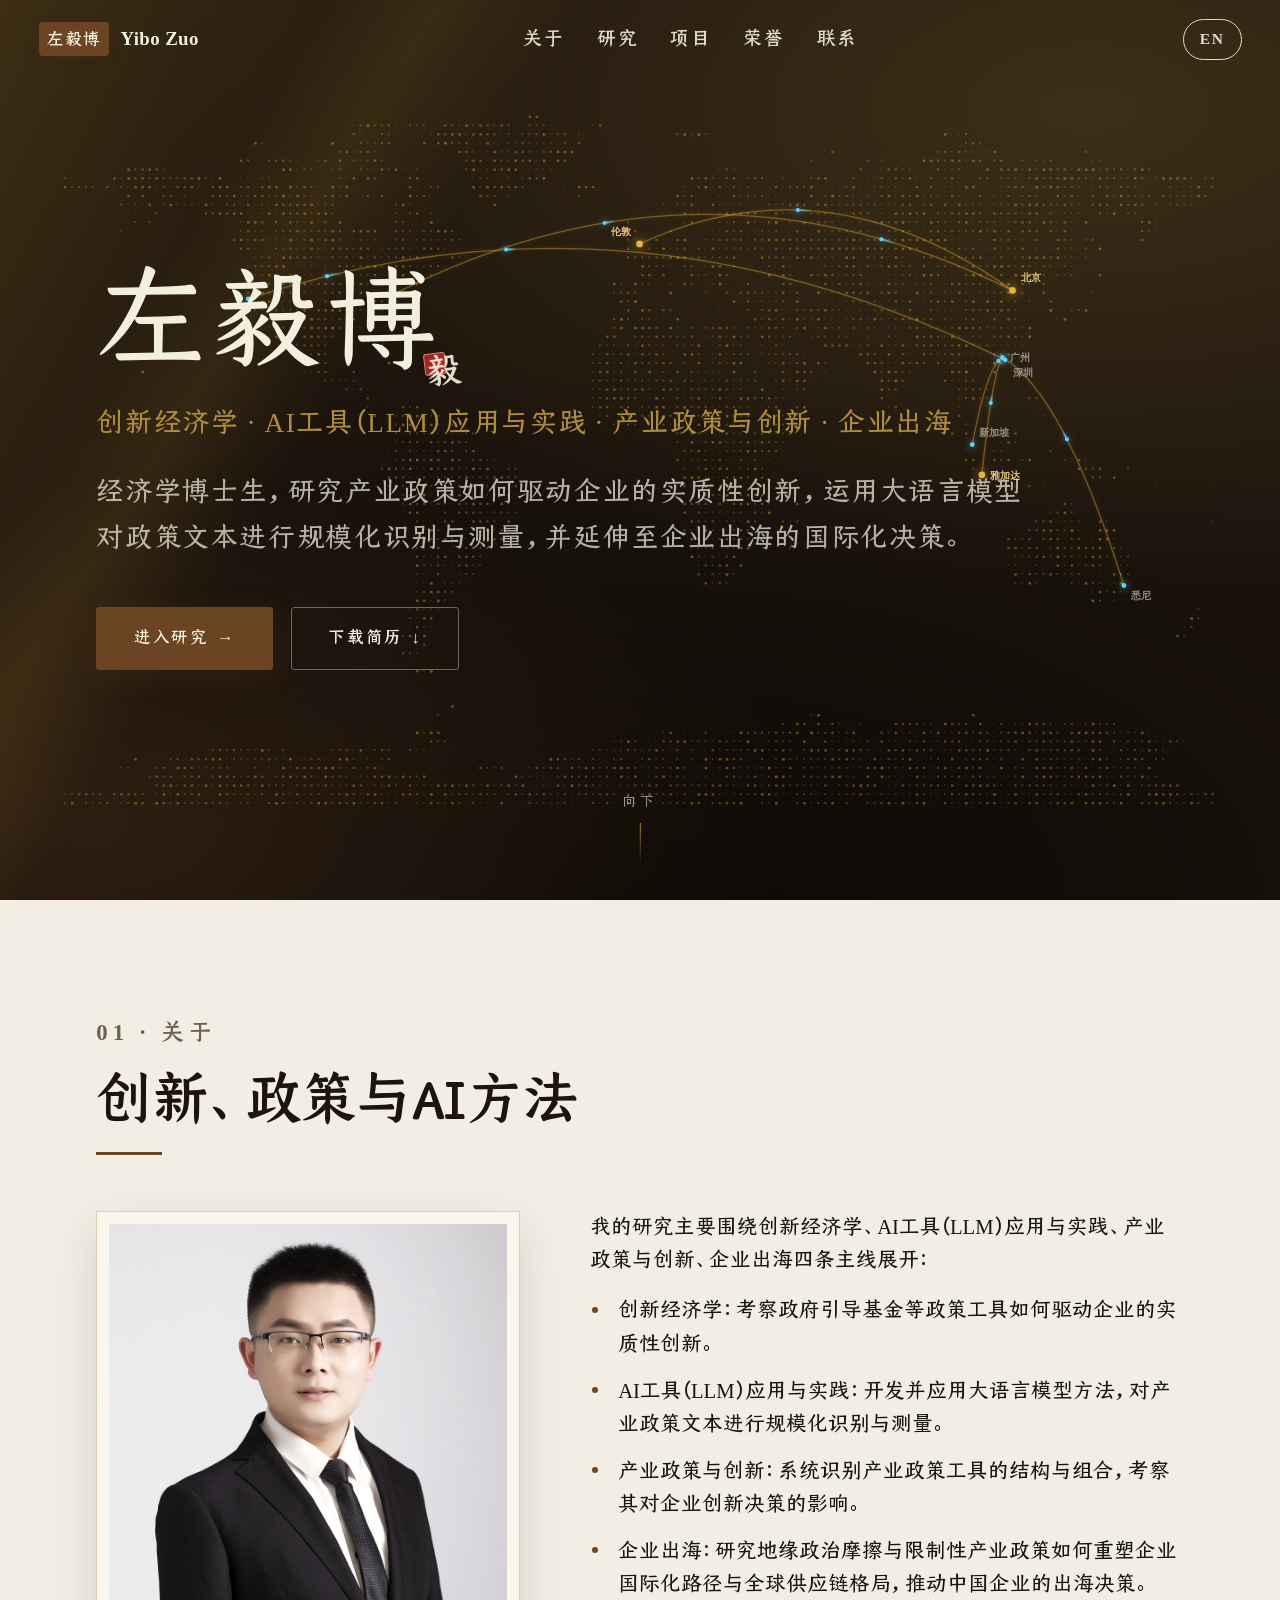
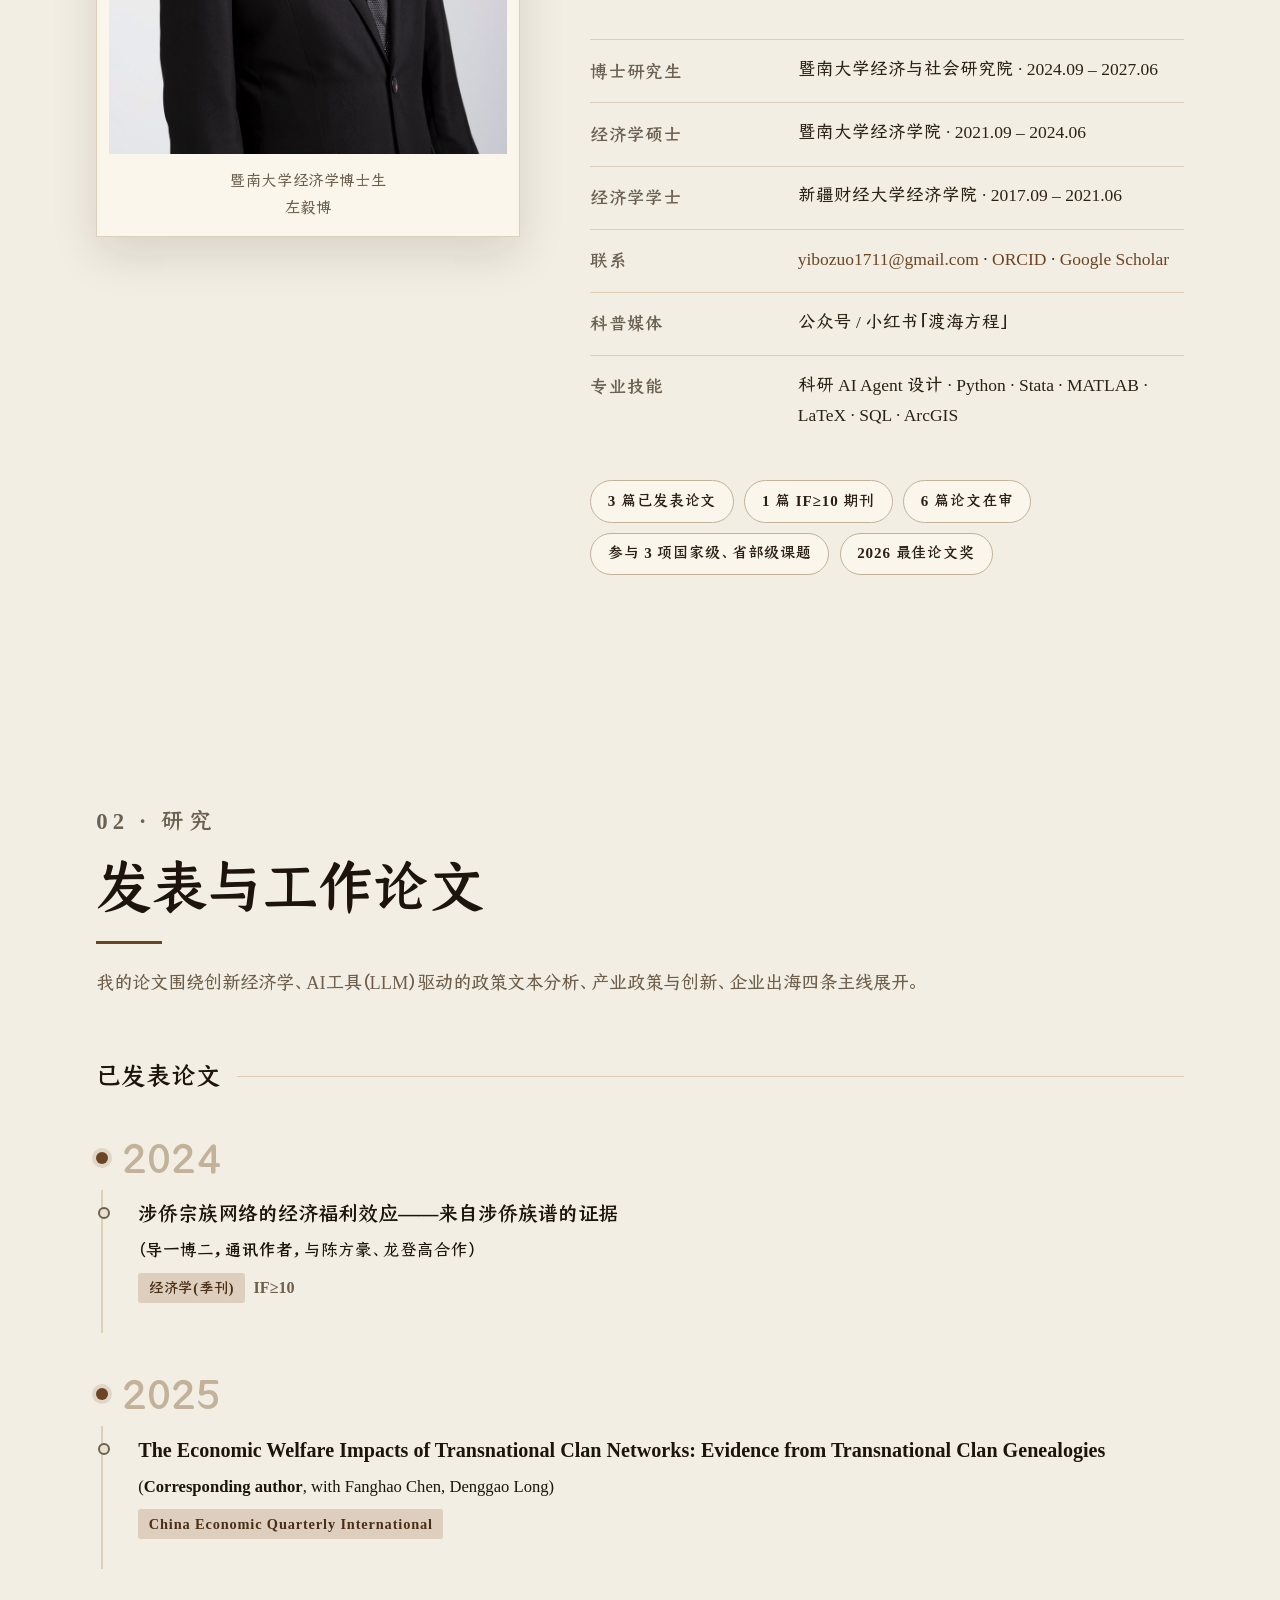
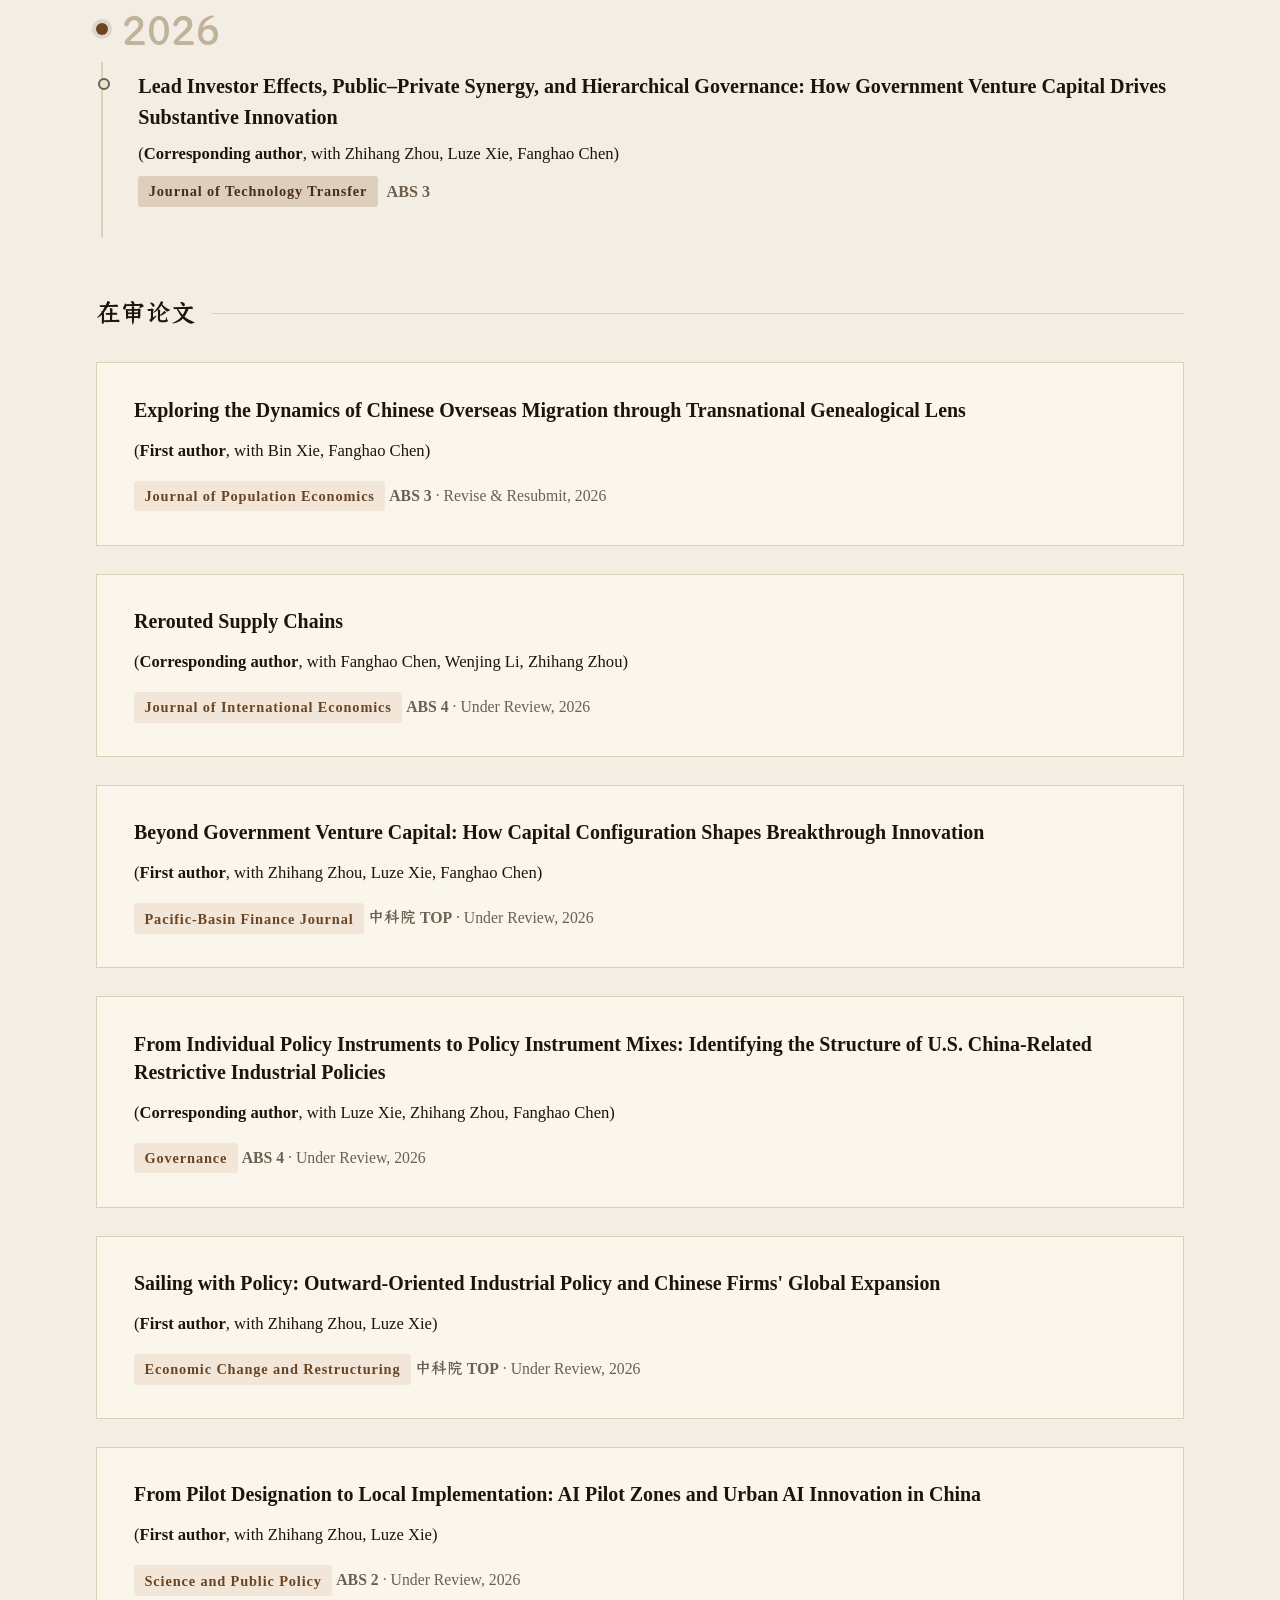
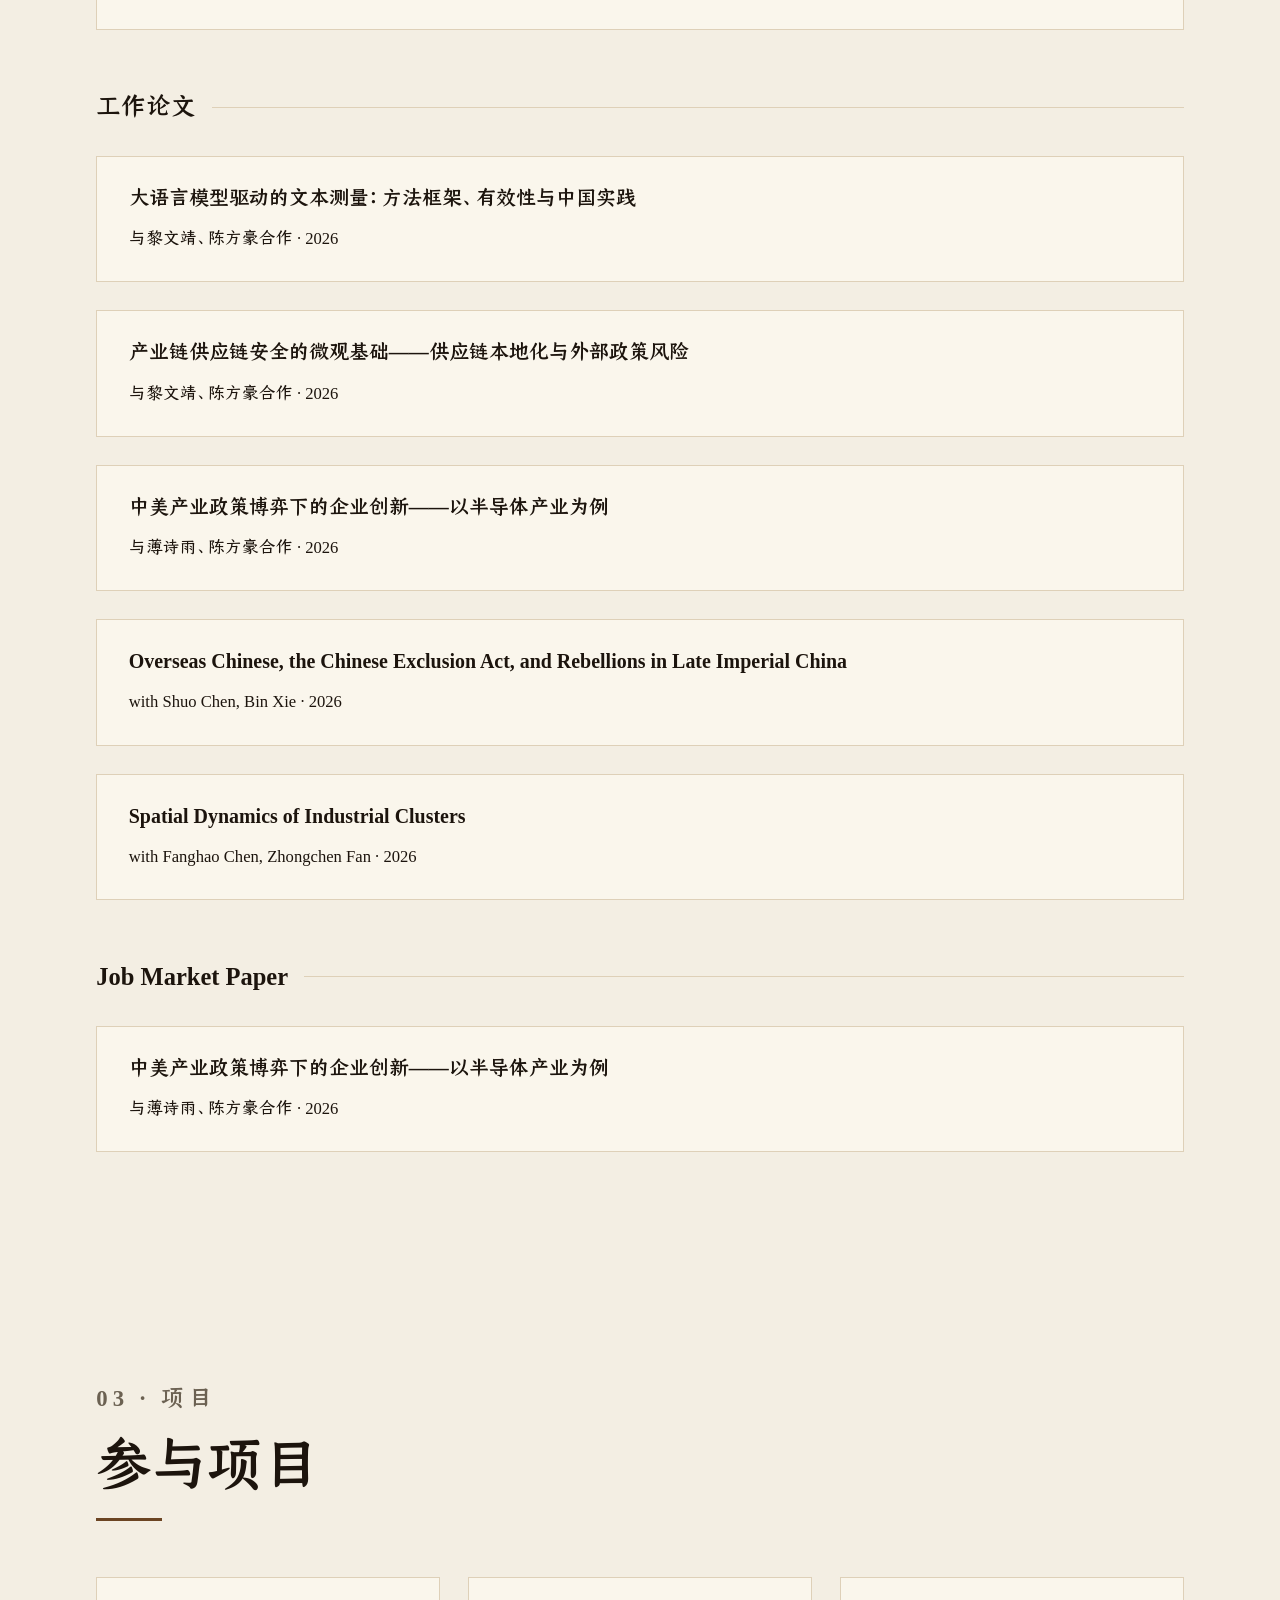
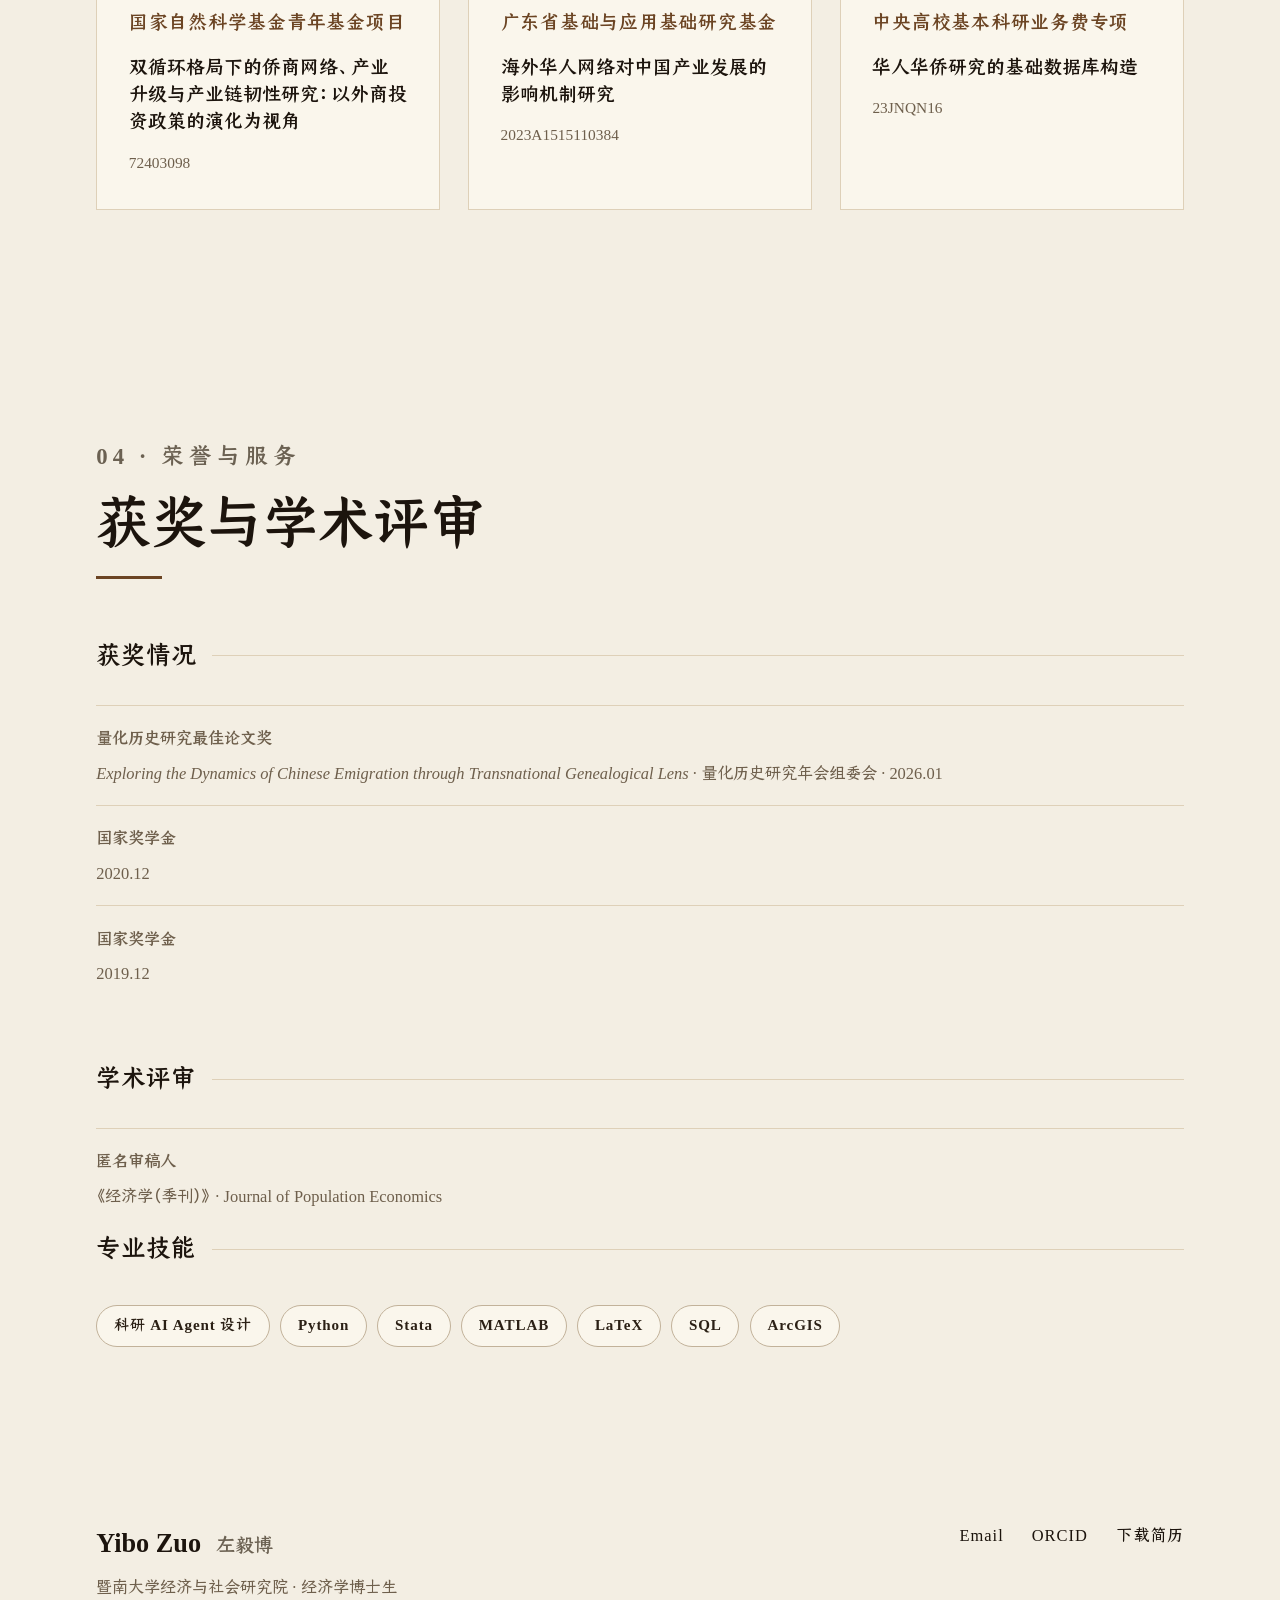
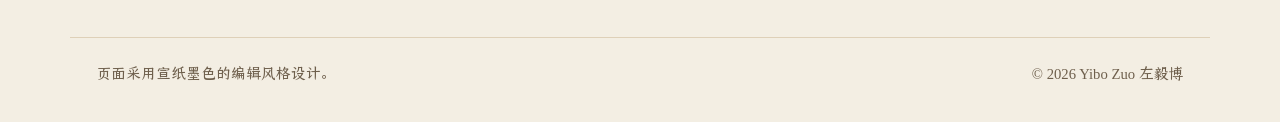
==== index.html @ c5df74d7 "按参考图调整首页封面：地图改为暖金色点阵纹理，弧线加发光，节点改为金/蓝双色点缀，姓名旁加朱红印章装饰，按钮加箭头图标，hero背景叠加斜向金色光晕 Co-Authored-By: Claude So" ====
<!DOCTYPE html>
<html lang="zh-CN">
<head>
<meta charset="UTF-8">
<meta name="viewport" content="width=device-width, initial-scale=1.0">
<title>Yibo Zuo 左毅博 · Innovation Economics &amp; LLM-Based Policy Analysis</title>
<meta name="description" content="Yibo Zuo (左毅博) is a Ph.D. Candidate in Economics at Jinan University (暨南大学), researching innovation economics, large-language-model-based tools, industrial policy, and firm internationalization. 经济学博士生，研究方向：创新经济学、AI工具（LLM）应用与实践、产业政策与创新、企业出海。">
<meta name="keywords" content="Yibo Zuo, 左毅博, Jinan University, 暨南大学, Economics, 经济学, 创新经济学, 产业政策, 企业出海, 大语言模型, LLM, 政策文本分析, 经济学博士生, Innovation Economics, Industrial Policy">
<link rel="canonical" href="https://zuoyibo.github.io/">
<meta property="og:type" content="profile">
<meta property="og:title" content="Yibo Zuo 左毅博 · Ph.D. Candidate in Economics, Jinan University">
<meta property="og:description" content="Yibo Zuo (左毅博), Ph.D. Candidate in Economics at Jinan University, researching innovation economics, large-language-model-based tools, industrial policy, and firm internationalization.">
<meta property="og:url" content="https://zuoyibo.github.io/">
<meta property="og:image" content="https://zuoyibo.github.io/assets/img/avatar.jpg">
<meta name="twitter:card" content="summary">
<link rel="icon" href='data:image/svg+xml,%3Csvg xmlns="http://www.w3.org/2000/svg" viewBox="0 0 64 64"%3E%3Crect width="64" height="64" rx="10" fill="%236B4423"/%3E%3Ctext x="32" y="44" font-size="34" text-anchor="middle" fill="%23F3EEE3" font-family="serif" font-weight="bold"%3E左%3C/text%3E%3C/svg%3E'>
<link rel="stylesheet" href="assets/style.css?v=23">
<script type="application/ld+json">
{
  "@context": "https://schema.org",
  "@type": "Person",
  "name": "Yibo Zuo",
  "alternateName": "左毅博",
  "url": "https://zuoyibo.github.io/",
  "image": "https://zuoyibo.github.io/assets/img/avatar.jpg",
  "jobTitle": "Ph.D. Candidate in Economics",
  "description": "Ph.D. Candidate in Economics researching industrial policy, firm internationalization, and overseas Chinese networks.",
  "affiliation": {
    "@type": "CollegeOrUniversity",
    "name": "Jinan University",
    "alternateName": "暨南大学",
    "sameAs": "https://en.wikipedia.org/wiki/Jinan_University"
  },
  "alumniOf": [
    { "@type": "CollegeOrUniversity", "name": "Jinan University", "alternateName": "暨南大学" },
    { "@type": "CollegeOrUniversity", "name": "Xinjiang University of Finance and Economics", "alternateName": "新疆财经大学" }
  ],
  "knowsAbout": ["Economics", "Industrial Policy", "Firm Internationalization", "Overseas Chinese Networks"],
  "email": "mailto:yibozuo1711@gmail.com",
  "sameAs": [
    "https://orcid.org/0009-0008-4353-5773",
    "https://scholar.google.com/citations?hl=en&user=LiealFwAAAAJ",
    "https://github.com/Zuoyibo"
  ]
}
</script>
<script>document.documentElement.className += ' js';</script>
</head>
<body data-lang="zh">

<!-- ══════════ NAV ══════════ -->
<header class="nav" id="nav">
  <a class="nav-brand" href="#top">
    <span class="nav-seal">左毅博</span>
    <span class="nav-name">Yibo Zuo</span>
  </a>
  <nav class="nav-links">
    <a href="#about"><span class="t-en">About</span><span class="t-zh">关于</span></a>
    <a href="#research"><span class="t-en">Research</span><span class="t-zh">研究</span></a>
    <a href="#projects"><span class="t-en">Projects</span><span class="t-zh">项目</span></a>
    <a href="#honors"><span class="t-en">Honors</span><span class="t-zh">荣誉</span></a>
    <a href="#contact"><span class="t-en">Contact</span><span class="t-zh">联系</span></a>
  </nav>
  <button class="lang-toggle" id="langToggle" aria-label="Switch language">EN</button>
</header>

<!-- ══════════ HERO ══════════ -->
<section class="hero" id="top">
  <div class="hero-bg" aria-hidden="true"></div>
  <canvas id="netCanvas" aria-hidden="true"></canvas>
  <div class="hero-inner">
    <h1 class="hero-name reveal">
      <span class="t-en">Yibo Zuo</span>
      <span class="t-zh">左毅博</span>
      <span class="hero-seal" aria-hidden="true">毅</span>
    </h1>
    <p class="hero-tagline reveal">
      <span class="t-en">Innovation Economics · LLM-Based Tools &amp; Practice · Industrial Policy &amp; Innovation · Firm Internationalization</span>
      <span class="t-zh">创新经济学 · AI工具（LLM）应用与实践 · 产业政策与创新 · 企业出海</span>
    </p>
    <p class="hero-desc reveal">
      <span class="t-en">Ph.D. Candidate in Economics studying how industrial policy drives firms' substantive innovation, using large language models to identify and measure policy text at scale, with applications to firms' global expansion.</span>
      <span class="t-zh">经济学博士生，研究产业政策如何驱动企业的实质性创新，运用大语言模型对政策文本进行规模化识别与测量，并延伸至企业出海的国际化决策。</span>
    </p>
    <div class="hero-cta reveal">
      <a class="btn btn-solid" href="#research">
        <span class="t-en">Explore Research</span><span class="t-zh">进入研究</span><span class="btn-arrow">→</span>
      </a>
      <a class="btn btn-ghost" href="assets/简历_左毅博_哈工深.pdf" target="_blank" rel="noopener">
        <span class="t-en">Download CV</span><span class="t-zh">下载简历</span><span class="btn-arrow">↓</span>
      </a>
    </div>
  </div>
  <a class="hero-scroll" href="#about" aria-label="Scroll down">
    <span class="t-en">Scroll</span><span class="t-zh">向下</span>
    <i></i>
  </a>
</section>

<!-- ══════════ ABOUT ══════════ -->
<section class="section about" id="about">
  <div class="container">
    <div class="sec-head reveal">
      <p class="sec-eyebrow">01 · <span class="t-en">About</span><span class="t-zh">关于</span></p>
      <h2 class="sec-title"><span class="t-en">Innovation, Policy &amp; AI Methods</span><span class="t-zh">创新、政策与AI方法</span></h2>
      <span class="sec-rule"></span>
    </div>
    <div class="about-grid">
      <figure class="about-portrait reveal">
        <img src="assets/img/avatar.jpg" alt="Yibo Zuo portrait">
        <figcaption>
          <span class="t-en">Ph.D. Candidate in Economics, Jinan University</span>
          <span class="t-zh">暨南大学经济学博士生</span>
          <br>
          <span class="t-en">Yibo Zuo</span>
          <span class="t-zh">左毅博</span>
        </figcaption>
      </figure>
      <div class="about-body">
        <p class="about-lead reveal">
          <span class="t-en">My research sits at the intersection of innovation economics, large-language-model-based tools, industrial policy, and firm internationalization:</span>
          <span class="t-zh">我的研究主要围绕创新经济学、AI工具（LLM）应用与实践、产业政策与创新、企业出海四条主线展开：</span>
        </p>
        <ul class="about-thesis reveal">
          <li>
            <span class="t-en">Innovation economics — how government-guided funds and other policy instruments drive firms' substantive innovation.</span>
            <span class="t-zh">创新经济学：考察政府引导基金等政策工具如何驱动企业的实质性创新。</span>
          </li>
          <li>
            <span class="t-en">LLM-based tools and practice — developing and applying large language models to identify and measure industrial policy text at scale.</span>
            <span class="t-zh">AI工具（LLM）应用与实践：开发并应用大语言模型方法，对产业政策文本进行规模化识别与测量。</span>
          </li>
          <li>
            <span class="t-en">Industrial policy and innovation — systematically identifying the structure and composition of industrial policy instruments and their effects on firm innovation.</span>
            <span class="t-zh">产业政策与创新：系统识别产业政策工具的结构与组合，考察其对企业创新决策的影响。</span>
          </li>
          <li>
            <span class="t-en">Firm internationalization — how geopolitical friction and restrictive industrial policy reshape firms' internationalization paths and the global supply chain landscape, driving Chinese firms' outward expansion.</span>
            <span class="t-zh">企业出海：研究地缘政治摩擦与限制性产业政策如何重塑企业国际化路径与全球供应链格局，推动中国企业的出海决策。</span>
          </li>
        </ul>
        <ul class="about-facts reveal">
          <li>
            <strong><span class="t-en">Ph.D. Candidate</span><span class="t-zh">博士研究生</span></strong>
            <span><span class="t-en">Institute for Economic &amp; Social Research, Jinan University</span><span class="t-zh">暨南大学经济与社会研究院 · 2024.09 – 2027.06</span></span>
          </li>
          <li>
            <strong><span class="t-en">M.A. in Economics</span><span class="t-zh">经济学硕士</span></strong>
            <span><span class="t-en">School of Economics, Jinan University</span><span class="t-zh">暨南大学经济学院 · 2021.09 – 2024.06</span></span>
          </li>
          <li>
            <strong><span class="t-en">B.A. in Economics</span><span class="t-zh">经济学学士</span></strong>
            <span><span class="t-en">School of Economics, Xinjiang University of Finance and Economics</span><span class="t-zh">新疆财经大学经济学院 · 2017.09 – 2021.06</span></span>
          </li>
          <li>
            <strong><span class="t-en">Contact</span><span class="t-zh">联系</span></strong>
            <span><a href="mailto:yibozuo1711@gmail.com">yibozuo1711@gmail.com</a><span class="ext-links"> · <a href="https://orcid.org/0009-0008-4353-5773" target="_blank" rel="noopener">ORCID</a> · <a href="https://scholar.google.com/citations?hl=en&user=LiealFwAAAAJ&view_op=list_works&gmla=AKCpqFxcS_1p2JnR8YUSnzLtabYO25nKHUGtlBQhI-i1fuFKgj3FAkDhZImQzSxuNrKpFpSP4xcrauRwOeLuvHQH" target="_blank" rel="noopener">Google Scholar</a></span></span>
          </li>
          <li>
            <strong><span class="t-en">Public Outreach</span><span class="t-zh">科普媒体</span></strong>
            <span><span class="t-en">WeChat / RED: 渡海方程</span><span class="t-zh">公众号 / 小红书「渡海方程」</span></span>
          </li>
          <li>
            <strong><span class="t-en">Skills</span><span class="t-zh">专业技能</span></strong>
            <span><span class="t-en">AI Agent Design for Research · Python · Stata · MATLAB · LaTeX · SQL · ArcGIS</span><span class="t-zh">科研 AI Agent 设计 · Python · Stata · MATLAB · LaTeX · SQL · ArcGIS</span></span>
          </li>
        </ul>
        <div class="about-chips reveal">
          <span class="chip"><span class="t-en">3 Publications</span><span class="t-zh">3 篇已发表论文</span></span>
          <span class="chip"><span class="t-en">1 Journal IF≥10</span><span class="t-zh">1 篇 IF≥10 期刊</span></span>
          <span class="chip"><span class="t-en">6 Papers Under Review</span><span class="t-zh">6 篇论文在审</span></span>
          <span class="chip"><span class="t-en">Participant, 3 National &amp; Provincial Projects</span><span class="t-zh">参与 3 项国家级、省部级课题</span></span>
          <span class="chip"><span class="t-en">Best Paper Award 2026</span><span class="t-zh">2026 最佳论文奖</span></span>
        </div>
      </div>
    </div>
  </div>
</section>

<!-- ══════════ RESEARCH ══════════ -->
<section class="section research" id="research">
  <div class="container">
    <div class="sec-head reveal">
      <p class="sec-eyebrow">02 · <span class="t-en">Research</span><span class="t-zh">研究</span></p>
      <h2 class="sec-title"><span class="t-en">Publications &amp; Working Papers</span><span class="t-zh">发表与工作论文</span></h2>
      <span class="sec-rule"></span>
      <p class="sec-note">
        <span class="t-en">My papers span innovation economics, large-language-model-based policy text analysis, industrial policy, and firm internationalization.</span>
        <span class="t-zh">我的论文围绕创新经济学、AI工具（LLM）驱动的政策文本分析、产业政策与创新、企业出海四条主线展开。</span>
      </p>
    </div>

    <!-- Publications timeline -->
    <h3 class="sub-head reveal"><span class="t-en">Publications</span><span class="t-zh">已发表论文</span></h3>
    <div class="timeline">

      <div class="tl-year reveal"><span>2024</span></div>
      <article class="tl-item reveal">
        <a class="tl-title" href="https://doi.org/10.13821/j.cnki.ceq.2024.05.20" target="_blank" rel="noopener">涉侨宗族网络的经济福利效应——来自涉侨族谱的证据</a>
        <p class="tl-authors">（<span class="role-note">导一博二，通讯作者</span>，与陈方豪、龙登高合作）</p>
        <p class="tl-journal"><span class="journal-tag journal-tag-mid">经济学(季刊)</span> <span class="tag-strong">IF≥10</span></p>
      </article>

      <div class="tl-year reveal"><span>2025</span></div>
      <article class="tl-item reveal">
        <a class="tl-title" href="https://www.sciencedirect.com/science/article/pii/S2666933125000024" target="_blank" rel="noopener">The Economic Welfare Impacts of Transnational Clan Networks: Evidence from Transnational Clan Genealogies</a>
        <p class="tl-authors">(<span class="role-note">Corresponding author</span>, with Fanghao Chen, Denggao Long)</p>
        <p class="tl-journal"><span class="journal-tag journal-tag-mid">China Economic Quarterly International</span></p>
      </article>

      <div class="tl-year reveal"><span>2026</span></div>
      <article class="tl-item reveal">
        <a class="tl-title" href="https://doi.org/10.1007/s10961-026-10370-7" target="_blank" rel="noopener">Lead Investor Effects, Public&ndash;Private Synergy, and Hierarchical Governance: How Government Venture Capital Drives Substantive Innovation</a>
        <p class="tl-authors">(<span class="role-note">Corresponding author</span>, with Zhihang Zhou, Luze Xie, Fanghao Chen)</p>
        <p class="tl-journal"><span class="journal-tag journal-tag-mid">Journal of Technology Transfer</span> <span class="tag-strong">ABS 3</span></p>
      </article>
    </div>

    <!-- Under review -->
    <h3 class="sub-head reveal"><span class="t-en">Under Review</span><span class="t-zh">在审论文</span></h3>
    <div class="wp-grid">
      <article class="paper-card reveal">
        <h4>Exploring the Dynamics of Chinese Overseas Migration through Transnational Genealogical Lens</h4>
        <p class="paper-authors">(<span class="role-note">First author</span>, with Bin Xie, Fanghao Chen)</p>
        <p class="paper-note"><span class="journal-tag journal-tag-soft">Journal of Population Economics</span> <span class="tag-strong">ABS 3</span> · Revise &amp; Resubmit, 2026</p>
      </article>
      <article class="paper-card reveal">
        <h4>Rerouted Supply Chains</h4>
        <p class="paper-authors">(<span class="role-note">Corresponding author</span>, with Fanghao Chen, Wenjing Li, Zhihang Zhou)</p>
        <p class="paper-note"><span class="journal-tag journal-tag-soft">Journal of International Economics</span> <span class="tag-strong">ABS 4</span> · Under Review, 2026</p>
      </article>
      <article class="paper-card reveal">
        <h4>Beyond Government Venture Capital: How Capital Configuration Shapes Breakthrough Innovation</h4>
        <p class="paper-authors">(<span class="role-note">First author</span>, with Zhihang Zhou, Luze Xie, Fanghao Chen)</p>
        <p class="paper-note"><span class="journal-tag journal-tag-soft">Pacific-Basin Finance Journal</span> <span class="tag-strong">中科院 TOP</span> · Under Review, 2026</p>
      </article>
      <article class="paper-card reveal">
        <h4>From Individual Policy Instruments to Policy Instrument Mixes: Identifying the Structure of U.S. China-Related Restrictive Industrial Policies</h4>
        <p class="paper-authors">(<span class="role-note">Corresponding author</span>, with Luze Xie, Zhihang Zhou, Fanghao Chen)</p>
        <p class="paper-note"><span class="journal-tag journal-tag-soft">Governance</span> <span class="tag-strong">ABS 4</span> · Under Review, 2026</p>
      </article>
      <article class="paper-card reveal">
        <h4>Sailing with Policy: Outward-Oriented Industrial Policy and Chinese Firms' Global Expansion</h4>
        <p class="paper-authors">(<span class="role-note">First author</span>, with Zhihang Zhou, Luze Xie)</p>
        <p class="paper-note"><span class="journal-tag journal-tag-soft">Economic Change and Restructuring</span> <span class="tag-strong">中科院 TOP</span> · Under Review, 2026</p>
      </article>
      <article class="paper-card reveal">
        <h4>From Pilot Designation to Local Implementation: AI Pilot Zones and Urban AI Innovation in China</h4>
        <p class="paper-authors">(<span class="role-note">First author</span>, with Zhihang Zhou, Luze Xie)</p>
        <p class="paper-note"><span class="journal-tag journal-tag-soft">Science and Public Policy</span> <span class="tag-strong">ABS 2</span> · Under Review, 2026</p>
      </article>
    </div>

    <!-- Working papers -->
    <h3 class="sub-head reveal"><span class="t-en">Working Papers</span><span class="t-zh">工作论文</span></h3>
    <ul class="wip-list reveal">
      <li>
        <b><span class="t-en">Large Language Models for Text Measurement: A Methodological Framework, Validity, and Applications in China</span><span class="t-zh">大语言模型驱动的文本测量：方法框架、有效性与中国实践</span></b>
        <span><span class="t-en">with Wenjing Li, Fanghao Chen · 2026</span><span class="t-zh">与黎文靖、陈方豪合作 · 2026</span></span>
      </li>
      <li>
        <b><span class="t-en">Microfoundations of Supply Chain Security: Localization and External Policy Risk</span><span class="t-zh">产业链供应链安全的微观基础——供应链本地化与外部政策风险</span></b>
        <span><span class="t-en">with Wenjing Li, Fanghao Chen · 2026</span><span class="t-zh">与黎文靖、陈方豪合作 · 2026</span></span>
      </li>
      <li>
        <b><span class="t-en">Firm Innovation under U.S.&ndash;China Industrial Policy Rivalry: Evidence from the Semiconductor Industry</span><span class="t-zh">中美产业政策博弈下的企业创新——以半导体产业为例</span></b>
        <span><span class="t-en">with Shiyu Bo, Fanghao Chen · 2026</span><span class="t-zh">与薄诗雨、陈方豪合作 · 2026</span></span>
      </li>
      <li>
        <b>Overseas Chinese, the Chinese Exclusion Act, and Rebellions in Late Imperial China</b>
        <span>with Shuo Chen, Bin Xie · 2026</span>
      </li>
      <li>
        <b>Spatial Dynamics of Industrial Clusters</b>
        <span>with Fanghao Chen, Zhongchen Fan · 2026</span>
      </li>
    </ul>

    <!-- Job Market Paper -->
    <h3 class="sub-head reveal"><span class="t-en">Job Market Paper</span><span class="t-zh">Job Market Paper</span></h3>
    <ul class="wip-list reveal">
      <li>
        <b><span class="t-en">Firm Innovation under U.S.&ndash;China Industrial Policy Rivalry: Evidence from the Semiconductor Industry</span><span class="t-zh">中美产业政策博弈下的企业创新——以半导体产业为例</span></b>
        <span><span class="t-en">with Shiyu Bo, Fanghao Chen · 2026</span><span class="t-zh">与薄诗雨、陈方豪合作 · 2026</span></span>
      </li>
    </ul>
  </div>
</section>

<!-- ══════════ PROJECTS ══════════ -->
<section class="section projects" id="projects">
  <div class="container">
    <div class="sec-head reveal">
      <p class="sec-eyebrow">03 · <span class="t-en">Projects</span><span class="t-zh">项目</span></p>
      <h2 class="sec-title"><span class="t-en">Grants &amp; Funded Projects</span><span class="t-zh">参与项目</span></h2>
      <span class="sec-rule"></span>
    </div>
    <div class="data-grid">
      <article class="data-card reveal">
        <div class="data-body">
          <p class="grant-tag"><span class="t-en">National Natural Science Foundation of China · Youth Program</span><span class="t-zh">国家自然科学基金青年基金项目</span></p>
          <h4><span class="t-en">Overseas Chinese Merchant Networks, Industrial Upgrading, and Supply Chain Resilience under Dual Circulation</span><span class="t-zh">双循环格局下的侨商网络、产业升级与产业链韧性研究：以外商投资政策的演化为视角</span></h4>
          <p class="data-cite">72403098</p>
        </div>
      </article>
      <article class="data-card reveal">
        <div class="data-body">
          <p class="grant-tag"><span class="t-en">Guangdong Basic and Applied Basic Research Foundation</span><span class="t-zh">广东省基础与应用基础研究基金</span></p>
          <h4><span class="t-en">The Impact Mechanism of Overseas Chinese Networks on China's Industrial Development</span><span class="t-zh">海外华人网络对中国产业发展的影响机制研究</span></h4>
          <p class="data-cite">2023A1515110384</p>
        </div>
      </article>
      <article class="data-card reveal">
        <div class="data-body">
          <p class="grant-tag"><span class="t-en">Fundamental Research Funds for the Central Universities</span><span class="t-zh">中央高校基本科研业务费专项</span></p>
          <h4><span class="t-en">Building a Foundational Database for Overseas Chinese Studies</span><span class="t-zh">华人华侨研究的基础数据库构造</span></h4>
          <p class="data-cite">23JNQN16</p>
        </div>
      </article>
    </div>
    <!-- 省级批示内容：用户要求暂不展示，后续会再让我加回来 -->
  </div>
</section>

<!-- ══════════ HONORS & SERVICE ══════════ -->
<section class="section honors" id="honors">
  <div class="container">
    <div class="sec-head reveal">
      <p class="sec-eyebrow">04 · <span class="t-en">Honors &amp; Service</span><span class="t-zh">荣誉与服务</span></p>
      <h2 class="sec-title"><span class="t-en">Awards &amp; Peer Review</span><span class="t-zh">获奖与学术评审</span></h2>
      <span class="sec-rule"></span>
    </div>
    <div class="honors-grid">
      <div class="honors-col reveal">
        <h3 class="sub-head sub-head-tight"><span class="t-en">Awards</span><span class="t-zh">获奖情况</span></h3>
        <ul class="honors-list">
          <li>
            <strong><span class="t-en">Best Paper Award, Symposium on Quantitative History</span><span class="t-zh">量化历史研究最佳论文奖</span></strong>
            <span><i>Exploring the Dynamics of Chinese Emigration through Transnational Genealogical Lens</i> &middot; <span class="t-en">Organizing Committee, Symposium on Quantitative History</span><span class="t-zh">量化历史研究年会组委会</span> &middot; 2026.01</span>
          </li>
          <li>
            <strong><span class="t-en">National Scholarship</span><span class="t-zh">国家奖学金</span></strong>
            <span>2020.12</span>
          </li>
          <li>
            <strong><span class="t-en">National Scholarship</span><span class="t-zh">国家奖学金</span></strong>
            <span>2019.12</span>
          </li>
        </ul>
      </div>
      <div class="honors-col reveal">
        <h3 class="sub-head sub-head-tight"><span class="t-en">Peer Review</span><span class="t-zh">学术评审</span></h3>
        <ul class="honors-list">
          <li>
            <strong><span class="t-en">Ad-hoc Referee</span><span class="t-zh">匿名审稿人</span></strong>
            <span>《经济学（季刊）》 &middot; Journal of Population Economics</span>
          </li>
        </ul>
        <h3 class="sub-head sub-head-tight"><span class="t-en">Toolkit</span><span class="t-zh">专业技能</span></h3>
        <div class="about-chips">
          <span class="chip"><span class="t-en">AI Agents for Research</span><span class="t-zh">科研 AI Agent 设计</span></span>
          <span class="chip">Python</span>
          <span class="chip">Stata</span>
          <span class="chip">MATLAB</span>
          <span class="chip">LaTeX</span>
          <span class="chip">SQL</span>
          <span class="chip">ArcGIS</span>
        </div>
      </div>
    </div>
  </div>
</section>

<!-- ══════════ FOOTER ══════════ -->
<footer class="footer" id="contact">
  <div class="container footer-grid">
    <div>
      <p class="footer-name">Yibo Zuo <span>左毅博</span></p>
      <p class="footer-line"><span class="t-en">Ph.D. Candidate, Institute for Economic &amp; Social Research, Jinan University</span><span class="t-zh">暨南大学经济与社会研究院 · 经济学博士生</span></p>
    </div>
    <div class="footer-links">
      <a href="mailto:yibozuo1711@gmail.com">Email</a>
      <a href="https://orcid.org/0009-0008-4353-5773" target="_blank" rel="noopener">ORCID</a>
      <!-- Google Scholar 链接待补充，格式如下：
      <a href="https://scholar.google.com/citations?user=XXXX" target="_blank" rel="noopener">Google Scholar</a>
      -->
      <a href="assets/简历_左毅博_哈工深.pdf" target="_blank" rel="noopener"><span class="t-en">CV (PDF)</span><span class="t-zh">下载简历</span></a>
    </div>
  </div>
  <div class="container footer-credit">
    <p><span class="t-en">Built with a paper-and-ink editorial style.</span><span class="t-zh">页面采用宣纸墨色的编辑风格设计。</span></p>
    <p>&copy; 2026 Yibo Zuo 左毅博</p>
  </div>
</footer>

<script src="assets/map-dots.js"></script>
<script src="assets/main.js"></script>
</body>
</html>
---- assets/style.css ----
/* ═══════════════════════════════════════════════════════
   Yibo Zuo 左毅博 · Personal academic homepage
   宣纸 paper / 墨色 ink / 褐色 brown accent
   中文楷体 (TsangerJinKai02，今楷字体，KaiTi/STKaiti 兜底)
   英文 Times New Roman
   ═══════════════════════════════════════════════════════ */

@font-face {
  font-family: "TsangerJinKai02";
  src: url("fonts/TsangerJinKai02-W04.ttf") format("truetype");
  font-weight: 400;
  font-style: normal;
}
@font-face {
  font-family: "TsangerJinKai02";
  src: url("fonts/TsangerJinKai02-W05.ttf") format("truetype");
  font-weight: 500 600;
  font-style: normal;
}

:root {
  --paper: #F3EEE3;
  --paper-2: #EAE1CE;
  --paper-3: #FAF6EC;
  --ink: #1C140D;
  --ink-2: #2B2015;
  --ink-3: #4A3A28;
  --brand: #6B4423;
  --brand-deep: #4A2E17;
  --brand-tint: #F1E6D8;
  --olive: #6B6152;
  --olive-soft: #C2B29A;
  --olive-line: #DED0B8;
  --gold: #B08D3E;
  --cream: #F3EFDE;
  --text: #2B2115;
  --text-soft: #6E5F4C;
  --font-zh: 'TsangerJinKai02', 'KaiTi', 'STKaiti', 'Kaiti SC', serif;
  --font-en: 'Times New Roman', Times, serif;
  --font-display: var(--font-en), var(--font-zh);
  --font-body: var(--font-en), var(--font-zh);
}

* { margin: 0; padding: 0; box-sizing: border-box; }

html { scroll-behavior: smooth; scroll-padding-top: 76px; font-size: 17.5px; }

body {
  font-family: 'Times New Roman', Times, 'TsangerJinKai02', 'KaiTi', 'STKaiti', 'Kaiti SC', serif;
  background-color: var(--paper);
  background-image:
    radial-gradient(140% 90% at 12% 0%, rgba(107,68,35,.08), transparent 60%),
    radial-gradient(120% 90% at 100% 15%, rgba(176,141,62,.07), transparent 55%),
    repeating-linear-gradient(135deg, rgba(107,68,35,.035) 0px, rgba(107,68,35,.035) 1px, transparent 1px, transparent 15px);
  background-attachment: fixed;
  color: var(--text);
  line-height: 1.7;
  -webkit-font-smoothing: antialiased;
  overflow-x: hidden;
}

::selection { background: var(--brand); color: var(--cream); }
a { color: inherit; }
img { max-width: 100%; display: block; }
button { font: inherit; cursor: pointer; }

/* ── language switching ─────────────────────────────── */
body[data-lang="en"] .t-zh { display: none !important; }
body[data-lang="zh"] .t-en { display: none !important; }
body[data-lang="zh"] .sec-title,
body[data-lang="zh"] .hero-name,
body[data-lang="zh"] .tl-year span { font-family: var(--font-zh); }
body[data-lang="zh"] .hero-name { letter-spacing: .06em; }

/* ── reveal on scroll ─────────────────────────────────
   Progressive enhancement: content is visible by default.
   Only browsers that (a) run JS and (b) added the early
   `.js` class on <html> get the fade-in-on-scroll treatment;
   everyone else (no-JS, print/PDF export, slow JS) just sees
   the finished page immediately. ───────────────────────── */
.js .reveal {
  opacity: 0;
  transform: translateY(24px);
  transition: opacity .8s cubic-bezier(.2,.6,.2,1), transform .8s cubic-bezier(.2,.6,.2,1);
}
.js .reveal.in { opacity: 1; transform: none; }

/* ══════════ NAV ══════════ */
.nav {
  position: fixed;
  top: 0; left: 0; right: 0;
  z-index: 1000;
  display: flex;
  align-items: center;
  justify-content: space-between;
  padding: 1.1rem 2.2rem;
  color: var(--cream);
  transition: background .35s, color .35s, box-shadow .35s, padding .35s;
}
.nav.scrolled {
  background: rgba(245,244,234,.96);
  color: var(--ink);
  box-shadow: 0 1px 0 var(--olive-line), 0 8px 30px rgba(20,20,19,.08);
  padding: .7rem 2.2rem;
}
.nav-brand { display: flex; align-items: center; gap: .65rem; text-decoration: none; }
.nav-seal {
  display: grid; place-items: center;
  height: 34px;
  padding: 0 .5rem;
  background: var(--brand);
  color: var(--cream);
  font-family: var(--font-zh);
  font-weight: 700;
  font-size: .95rem;
  letter-spacing: .04em;
  white-space: nowrap;
  border-radius: 4px;
  box-shadow: 0 2px 8px rgba(74,46,23,.4);
}
.nav-name { font-family: var(--font-display); font-weight: 600; font-size: 1.08rem; letter-spacing: .02em; }
.nav-links { display: flex; gap: 1.8rem; }
.nav-links a {
  text-decoration: none;
  font-size: 1.08rem;
  font-weight: 700;
  letter-spacing: .1em;
  text-transform: uppercase;
  opacity: .9;
  position: relative;
  padding: .2rem 0;
  transition: opacity .25s, color .25s;
}
.nav-links a::after {
  content: '';
  position: absolute;
  left: 0; bottom: -2px;
  width: 0; height: 2px;
  background: var(--brand);
  transition: width .3s;
}
.nav-links a:hover, .nav-links a.active { opacity: 1; }
.nav-links a:hover::after, .nav-links a.active::after { width: 100%; }
.nav-links a.active { color: var(--brand); }
.lang-toggle {
  background: transparent;
  border: 1px solid currentColor;
  color: inherit;
  font-size: .88rem;
  font-weight: 600;
  letter-spacing: .12em;
  padding: .35rem .9rem;
  border-radius: 999px;
  opacity: .9;
  transition: background .25s, color .25s, opacity .25s;
}
.lang-toggle:hover { background: var(--brand); border-color: var(--brand); color: var(--cream); opacity: 1; }

/* ══════════ HERO ══════════ */
.hero {
  position: relative;
  min-height: 100vh;
  min-height: 100svh;
  display: flex;
  align-items: center;
  background: var(--ink);
  overflow: hidden;
}
.hero-bg {
  position: absolute;
  inset: 0;
  background:
    linear-gradient(118deg, rgba(232,178,58,.16) 0%, transparent 28%),
    linear-gradient(122deg, transparent 18%, rgba(232,178,58,.09) 24%, transparent 32%),
    radial-gradient(120% 90% at 85% 12%, rgba(176,141,62,.22), transparent 60%),
    radial-gradient(100% 70% at 8% 92%, rgba(107,68,35,.28), transparent 55%),
    radial-gradient(140% 100% at 50% 100%, rgba(0,0,0,.55), transparent 60%);
}
#netCanvas { position: absolute; inset: 0; width: 100%; height: 100%; z-index: 1; }

.hero-inner {
  position: relative;
  z-index: 2;
  width: 100%;
  min-width: 0;
  max-width: 1140px;
  margin: 0 auto;
  padding: 7rem 1.5rem 5rem;
  color: var(--cream);
}
.hero-eyebrow {
  font-size: .9rem;
  font-weight: 600;
  letter-spacing: .3em;
  text-transform: uppercase;
  color: var(--olive);
  margin-bottom: 1.6rem;
}
.hero-name {
  position: relative;
  display: inline-block;
  font-family: var(--font-display);
  font-weight: 900;
  font-size: clamp(3rem, 8.5vw, 6.4rem);
  line-height: 1.02;
  letter-spacing: -.015em;
  text-wrap: balance;
}
.hero-name .t-zh {
  font-family: '华文行楷', 'STXingkai', var(--font-zh);
  font-weight: 400;
}
.hero-seal {
  position: absolute;
  right: -.08em;
  bottom: .02em;
  display: grid;
  place-items: center;
  width: .62em;
  height: .62em;
  font-family: var(--font-zh);
  font-size: .32em;
  font-weight: 700;
  color: rgba(243,239,222,.92);
  background: #A8241F;
  border: 1.5px solid rgba(243,239,222,.5);
  border-radius: 3px;
  transform: rotate(-7deg);
  box-shadow: 0 4px 14px rgba(0,0,0,.45);
  letter-spacing: 0;
}
.hero-tagline {
  margin-top: 1.4rem;
  font-family: var(--font-display);
  font-weight: 300;
  font-size: clamp(.85rem, 2.4vw, 1.55rem);
  letter-spacing: .06em;
  color: var(--gold);
  overflow-wrap: anywhere;
}
.hero-desc {
  margin-top: 1.3rem;
  max-width: 935px;
  font-size: clamp(.85rem, 2.4vw, 1.55rem);
  letter-spacing: .06em;
  color: rgba(243,239,222,.72);
}
.hero-cta { margin-top: 2.6rem; display: flex; gap: 1rem; flex-wrap: wrap; }
.btn {
  display: inline-block;
  text-decoration: none;
  font-size: .95rem;
  font-weight: 600;
  letter-spacing: .1em;
  padding: .95rem 2.1rem;
  border-radius: 3px;
  transition: transform .25s, background .25s, border-color .25s, box-shadow .25s;
}
.btn-solid {
  background: var(--brand);
  color: var(--cream);
  border: 1px solid var(--brand);
  box-shadow: 0 6px 24px rgba(74,46,23,.4);
}
.btn-solid:hover { background: var(--brand-deep); transform: translateY(-2px); box-shadow: 0 10px 30px rgba(74,46,23,.5); }
.btn-arrow { display: inline-block; margin-left: .5em; transition: transform .25s; }
.btn-solid:hover .btn-arrow { transform: translateX(4px); }
.btn-ghost:hover .btn-arrow { transform: translateY(2px); }
.btn-ghost { border: 1px solid rgba(243,239,222,.38); color: var(--cream); background: transparent; }
.btn-ghost:hover { background: rgba(243,239,222,.08); border-color: var(--cream); transform: translateY(-2px); }
.hero-scroll {
  position: absolute;
  left: 50%; bottom: 2rem;
  transform: translateX(-50%);
  z-index: 2;
  display: flex; flex-direction: column; align-items: center; gap: .5rem;
  text-decoration: none;
  color: rgba(243,239,222,.6);
  font-size: .8rem;
  letter-spacing: .3em;
  text-transform: uppercase;
}
.hero-scroll i {
  width: 1px; height: 42px;
  background: linear-gradient(var(--gold), transparent);
  animation: drip 2.2s ease-in-out infinite;
}
@keyframes drip {
  0% { transform: scaleY(0); transform-origin: top; }
  45% { transform: scaleY(1); transform-origin: top; }
  55% { transform: scaleY(1); transform-origin: bottom; }
  100% { transform: scaleY(0); transform-origin: bottom; }
}

/* ══════════ SECTIONS (shared) ══════════ */
.section { padding: 6.5rem 0; }
.container { max-width: 1140px; margin: 0 auto; padding: 0 1.5rem; }
.sec-head { margin-bottom: 3.2rem; position: relative; }
.sec-eyebrow { font-size: 1.3rem; font-weight: 700; letter-spacing: .22em; text-transform: uppercase; color: var(--olive); margin-bottom: .9rem; }
.sec-title {
  font-family: var(--font-display);
  font-weight: 700;
  font-size: clamp(2.1rem, 4.6vw, 3.2rem);
  line-height: 1.12;
  letter-spacing: -.01em;
  color: var(--ink);
}
.sec-rule { display: block; width: 66px; height: 3px; background: var(--brand); margin-top: 1.2rem; }
.sec-note { margin-top: 1.4rem; max-width: none; color: var(--text-soft); font-size: 1.05rem; white-space: nowrap; }
.sub-head {
  font-family: var(--font-display);
  font-weight: 700;
  font-size: 1.4rem;
  color: var(--ink);
  margin: 3.2rem 0 1.6rem;
  display: flex; align-items: center; gap: .9rem;
}
.sub-head::after { content: ''; flex: 1; height: 1px; background: var(--olive-line); }
.sub-head-tight { margin-top: 0; }

/* ══════════ ABOUT ══════════ */
.about { background: transparent; }
.about-grid { display: grid; grid-template-columns: 5fr 7fr; gap: 4rem; align-items: start; }
.about-portrait {
  background: var(--paper-3);
  border: 1px solid var(--olive-line);
  padding: 12px;
  transform: rotate(-.5deg);
  box-shadow: 0 18px 44px rgba(20,20,19,.12);
}
.portrait-seal {
  width: 100%;
  aspect-ratio: 1 / 1;
  display: grid;
  place-items: center;
  background: var(--brand);
  color: var(--cream);
  font-family: var(--font-zh);
  font-weight: 700;
  font-size: 5rem;
}
.about-portrait img {
  width: 100%;
  aspect-ratio: 3 / 4;
  object-fit: cover;
  object-position: 50% 12%;
  filter: sepia(6%) contrast(1.03) saturate(.96);
}
.about-portrait figcaption { padding: .8rem .3rem .2rem; font-size: .88rem; color: var(--text-soft); text-align: center; letter-spacing: .04em; }
.about-lead { font-weight: 400; font-size: 1.18rem; line-height: 1.6; color: var(--ink); margin-bottom: 1rem; }
.about-thesis { list-style: none; margin: 0 0 2.2rem; padding: 0; }
.about-thesis li {
  position: relative;
  padding-left: 1.6rem;
  margin-bottom: .8rem;
  font-size: 1.18rem;
  line-height: 1.6;
  color: var(--ink);
}
.about-thesis li:last-child { margin-bottom: 0; }
.about-thesis li::before {
  content: '';
  position: absolute;
  left: .1rem;
  top: .6em;
  width: 6px;
  height: 6px;
  border-radius: 50%;
  background: var(--brand);
}
.about-facts { list-style: none; }
.about-facts li { display: grid; grid-template-columns: 190px 1fr; gap: 1rem; padding: .85rem 0; border-top: 1px solid var(--olive-line); font-size: 1rem; }
.about-facts strong { font-size: 1rem; letter-spacing: .02em; color: var(--olive); font-weight: 700; padding-top: .15em; }
.about-facts a { color: var(--brand); text-decoration: none; border-bottom: 1px solid transparent; transition: border-color .25s; }
.about-facts a:hover { border-bottom-color: var(--brand); }
.about-chips { margin-top: 2rem; display: flex; flex-wrap: wrap; gap: .6rem; }
.chip {
  display: inline-block;
  font-size: .86rem; font-weight: 600; letter-spacing: .06em;
  padding: .42rem .95rem;
  border: 1px solid var(--olive-soft);
  border-radius: 999px;
  background: var(--paper-3);
  color: var(--ink-2);
  text-decoration: none;
}

/* ══════════ RESEARCH ══════════ */
.research { background: transparent; }
.wp-grid { display: grid; grid-template-columns: 1fr; gap: 1.6rem; }
.paper-card {
  position: relative;
  background: var(--paper-3);
  border: 1px solid var(--olive-line);
  padding: 1.9rem 2.1rem;
  transition: transform .3s, box-shadow .3s, border-color .3s;
  overflow: hidden;
}
.paper-card::before {
  content: '';
  position: absolute; top: 0; left: 0; right: 0; height: 3px;
  background: var(--brand);
  transform: scaleX(0); transform-origin: left;
  transition: transform .35s;
}
.paper-card:hover { transform: translateY(-5px); border-color: var(--olive-soft); box-shadow: 0 20px 44px rgba(20,20,19,.1); }
.paper-card:hover::before { transform: scaleX(1); }
.paper-card h4 { font-family: var(--font-display); font-weight: 600; font-size: 1.14rem; line-height: 1.4; color: var(--ink); }
.paper-authors { margin-top: .7rem; color: var(--ink); font-size: .95rem; }
.role-note { color: var(--ink); font-weight: 600; }
.paper-note { margin-top: .9rem; font-size: .9rem; color: var(--olive); }

/* timeline */
.timeline { margin-top: .5rem; }
.tl-year { font-family: var(--font-display); margin: 2.2rem 0 .6rem; }
.tl-year span { font-weight: 900; font-size: 2.5rem; color: var(--olive-soft); line-height: 1; display: inline-flex; align-items: center; gap: .8rem; }
.tl-year span::before { content: ''; width: 12px; height: 12px; background: var(--brand); border-radius: 50%; box-shadow: 0 0 0 4px rgba(107,68,35,.14); }
.tl-item { position: relative; border-left: 2px solid var(--olive-line); margin-left: 5px; padding: .5rem 0 1.7rem 2rem; }
.tl-item::before {
  content: ''; position: absolute; left: -5px; top: .95rem;
  width: 8px; height: 8px; border-radius: 50%;
  background: var(--paper-2); border: 2px solid var(--olive);
  transition: background .25s, border-color .25s;
}
.tl-item:hover::before { background: var(--brand); border-color: var(--brand); }
.tl-title {
  font-family: var(--font-display); font-weight: 600; font-size: 1.15rem; line-height: 1.5; color: var(--ink);
  text-decoration: none;
  background-image: linear-gradient(var(--brand), var(--brand));
  background-size: 0% 1px; background-repeat: no-repeat; background-position: 0 100%;
  transition: background-size .35s, color .25s;
}
.tl-title:hover { color: var(--brand-deep); background-size: 100% 1px; }
.tl-authors { margin-top: .35rem; font-size: .95rem; color: var(--ink); }
.tl-journal { margin-top: .45rem; font-size: .92rem; color: var(--text-soft); display: flex; flex-wrap: wrap; align-items: center; gap: .5rem; }
.journal-tag { display: inline-block; background: var(--ink-2); color: var(--cream); font-size: .82rem; font-weight: 600; letter-spacing: .06em; padding: .18rem .6rem; border-radius: 3px; }
.journal-tag-soft { background: var(--brand-tint); color: var(--brand); font-weight: 700; }
.journal-tag-mid { background: #DDCEBD; color: var(--brand-deep); font-weight: 700; }
.tag-strong { font-weight: 700; }

/* work in progress */
.wip-list { list-style: none; display: grid; grid-template-columns: 1fr; gap: 1.6rem; }
.wip-list li {
  position: relative;
  background: var(--paper-3);
  border: 1px solid var(--olive-line);
  padding: 1.6rem 1.8rem;
  font-size: 1rem;
  overflow: hidden;
  transition: transform .3s, box-shadow .3s, border-color .3s;
}
.wip-list li::before {
  content: '';
  position: absolute; top: 0; left: 0; right: 0; height: 3px;
  background: var(--brand);
  transform: scaleX(0); transform-origin: left;
  transition: transform .35s;
}
.wip-list li:hover { transform: translateY(-5px); border-color: var(--olive-soft); box-shadow: 0 20px 44px rgba(20,20,19,.1); }
.wip-list li:hover::before { transform: scaleX(1); }
.wip-list b { font-family: var(--font-display); font-weight: 600; color: var(--ink); display: block; font-size: 1.14rem; line-height: 1.4; }
.wip-list li > span { color: var(--ink); font-size: .95rem; margin-top: .7rem; display: block; }

/* ══════════ PROJECTS ══════════ */
.projects {
  background: transparent;
  color: var(--text);
}
.data-grid { display: grid; grid-template-columns: 1fr 1fr 1fr; gap: 1.6rem; }
.data-card { background: var(--paper-3); border: 1px solid var(--olive-line); display: flex; flex-direction: column; transition: transform .3s, border-color .3s, box-shadow .3s; }
.data-card:hover { transform: translateY(-5px); border-color: var(--olive-soft); box-shadow: 0 20px 44px rgba(20,20,19,.1); }
.data-body { padding: 1.7rem 1.8rem 1.9rem; display: flex; flex-direction: column; align-items: flex-start; gap: .8rem; flex: 1; }
.grant-tag { font-size: 1.08rem; font-weight: 700; letter-spacing: .04em; text-transform: uppercase; color: var(--brand); }
.data-body h4 { font-family: var(--font-display); font-weight: 600; font-size: 1.08rem; line-height: 1.45; color: var(--ink); }
.data-cite { font-size: .88rem !important; color: var(--text-soft) !important; font-variant-numeric: tabular-nums; }
.policy-brief {
  margin-top: 2.2rem;
  padding: 1.2rem 1.6rem;
  background: var(--paper-3);
  border-left: 3px solid var(--brand);
  font-size: 1rem;
  color: var(--text);
  line-height: 1.6;
}
.policy-brief i { font-style: normal; color: var(--ink); }

/* ══════════ HONORS ══════════ */
.honors { background: transparent; }
.honors-grid { display: grid; grid-template-columns: 1fr; gap: 3rem; }
.honors-list { list-style: none; }
.honors-list li { padding: 1rem 0; border-top: 1px solid var(--olive-line); display: flex; flex-direction: column; gap: .35rem; font-size: 1rem; }
.honors-list strong { font-family: var(--font-display); font-size: 1.02rem; color: var(--ink); font-weight: 600; }
.honors-list span { color: var(--text-soft); font-size: .94rem; }

/* ══════════ FOOTER ══════════ */
.footer { background: transparent; color: var(--text); padding: 3.5rem 0 2rem; }
.footer-grid { display: flex; justify-content: space-between; align-items: flex-start; gap: 2rem; flex-wrap: wrap; padding-bottom: 2rem; border-bottom: 1px solid var(--olive-line); }
.footer-name { font-family: var(--font-display); font-weight: 600; font-size: 1.5rem; color: var(--ink); }
.footer-name span { font-family: var(--font-zh); color: var(--olive); margin-left: .5rem; font-size: 1.1rem; }
.footer-line { margin-top: .4rem; font-size: .94rem; color: var(--text-soft); }
.footer-links { display: flex; gap: 1.6rem; flex-wrap: wrap; }
.footer-links a { color: var(--ink); text-decoration: none; font-size: .94rem; letter-spacing: .06em; border-bottom: 1px solid transparent; transition: color .25s, border-color .25s; }
.footer-links a:hover { color: var(--brand); border-bottom-color: var(--brand); }
.footer-credit { display: flex; justify-content: space-between; gap: 1.5rem; flex-wrap: wrap; padding-top: 1.4rem; font-size: .84rem; color: var(--text-soft); }

/* ══════════ RESPONSIVE ══════════ */
@media (max-width: 960px) {
  .about-grid { grid-template-columns: 1fr; gap: 2.5rem; }
  .about-portrait { max-width: 320px; }
  .wp-grid, .data-grid, .honors-grid { grid-template-columns: 1fr; }
  .wip-list { grid-template-columns: 1fr; }
  .nav { padding: .9rem 1.2rem; }
  .nav-links { gap: 1rem; }
  .nav-links a { font-size: .95rem; letter-spacing: .06em; }
  .nav-name { display: none; }
  .sec-note { white-space: normal; }
}
@media (max-width: 560px) {
  .about-facts li { grid-template-columns: 1fr; gap: .2rem; }
  .nav-links a[href="#projects"], .nav-links a[href="#honors"] { display: none; }
  .section { padding: 4.5rem 0; }
}

/* ══════════ REDUCED MOTION ══════════ */
@media (prefers-reduced-motion: reduce) {
  html { scroll-behavior: auto; }
  .reveal { opacity: 1; transform: none; transition: none; }
  .hero-scroll i { animation: none; }
  * { transition-duration: .01ms !important; animation-duration: .01ms !important; }
}
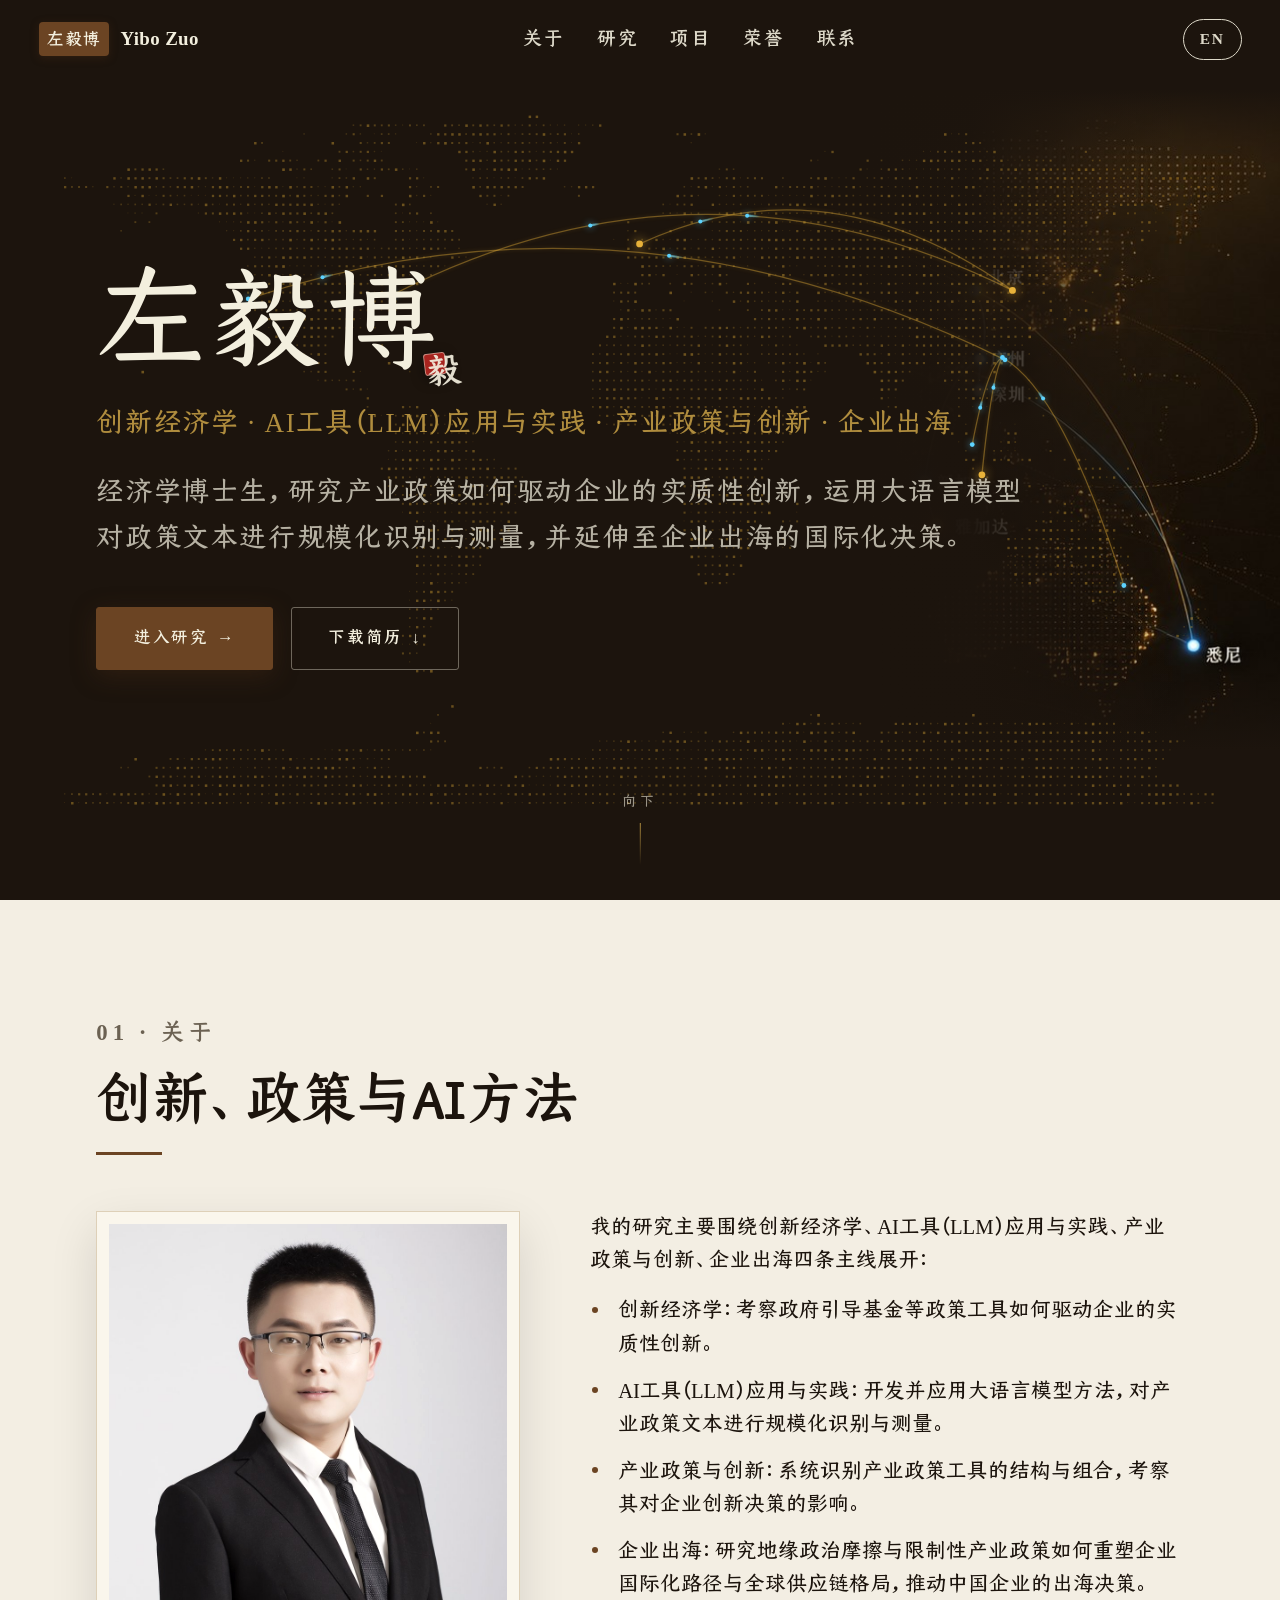
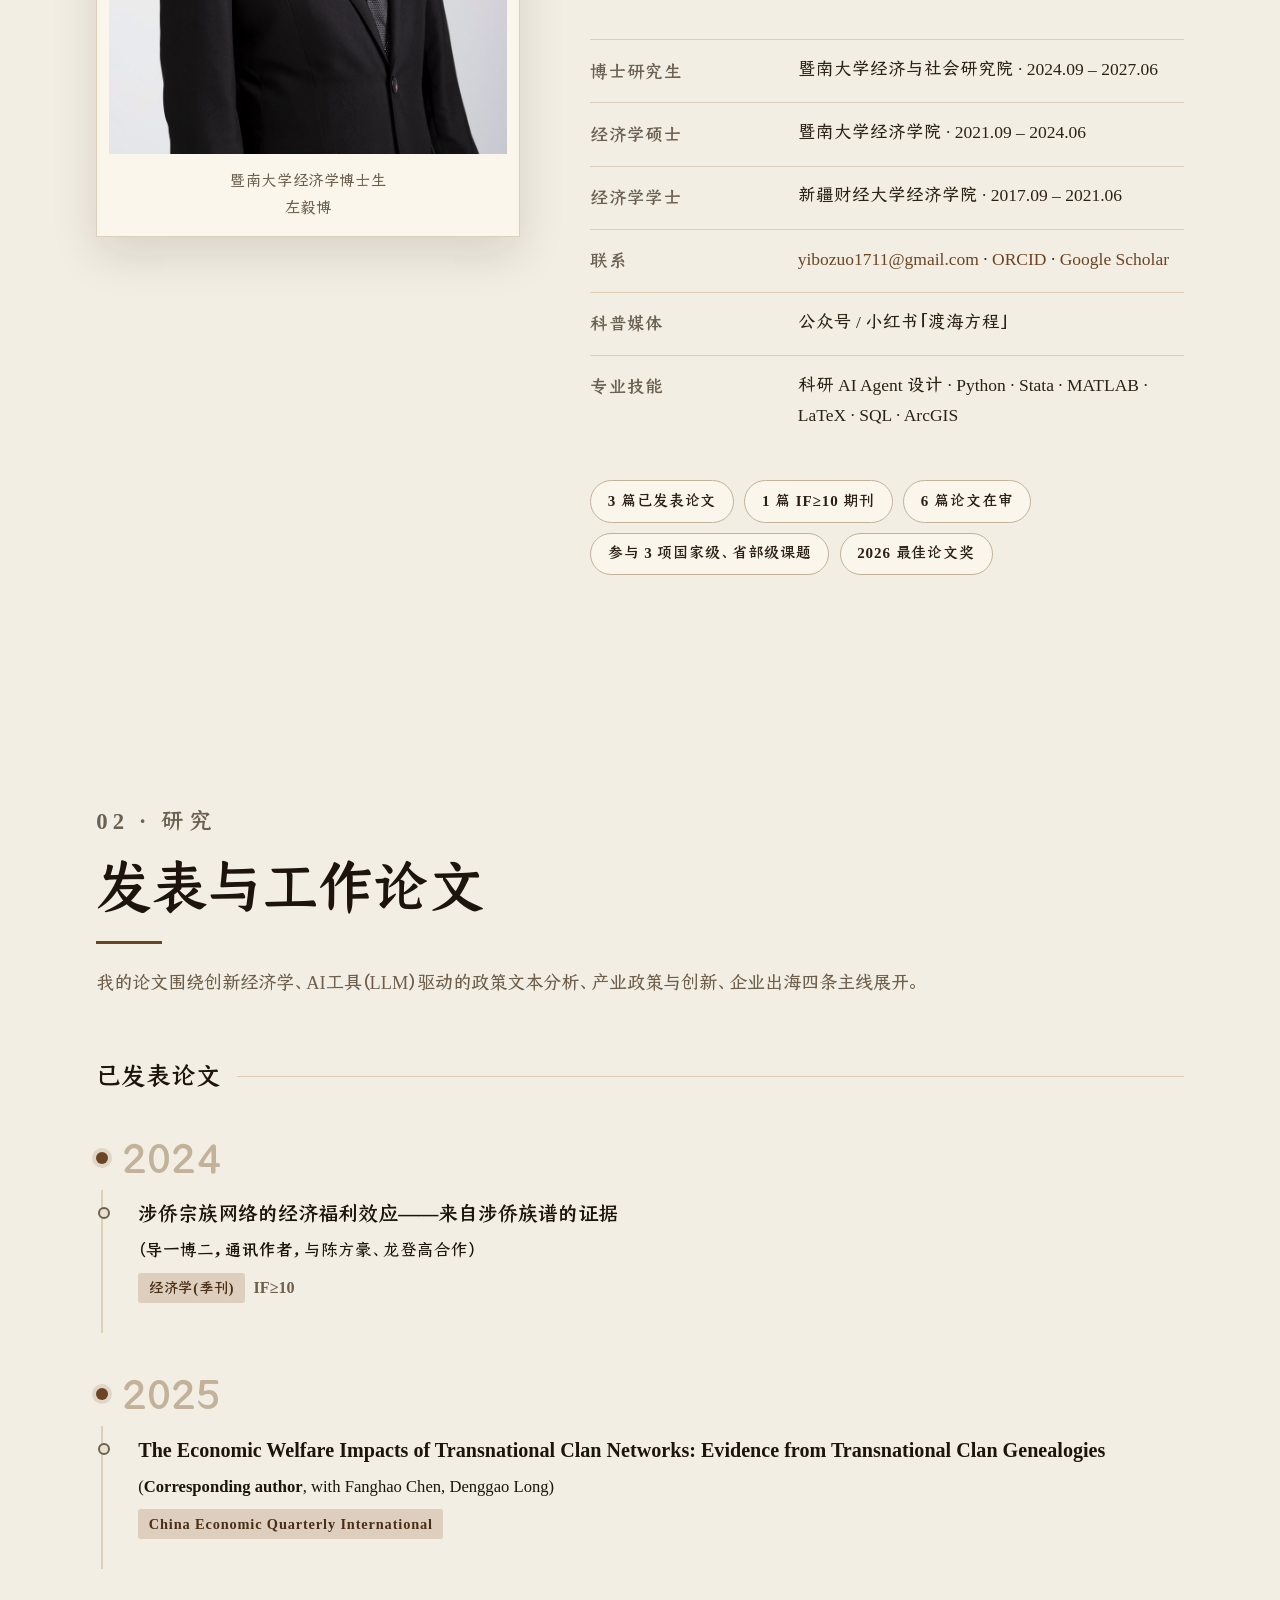
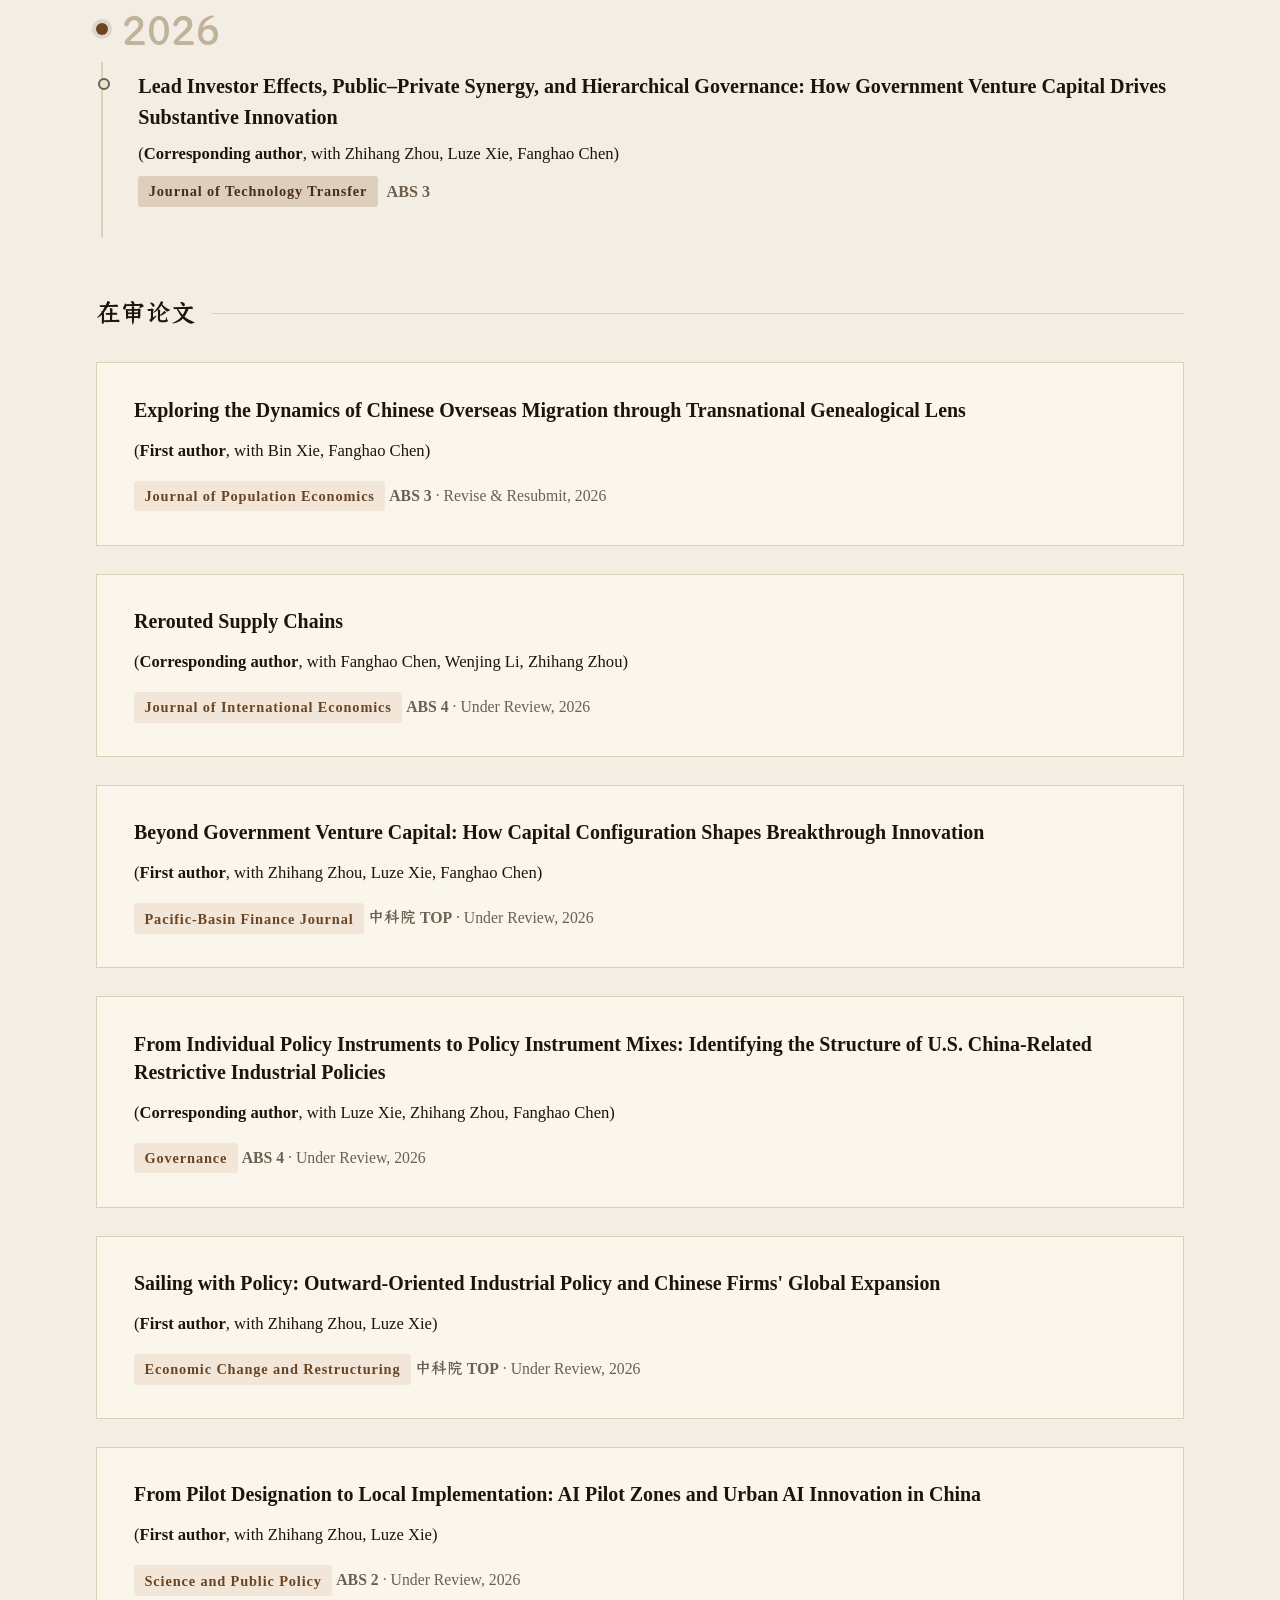
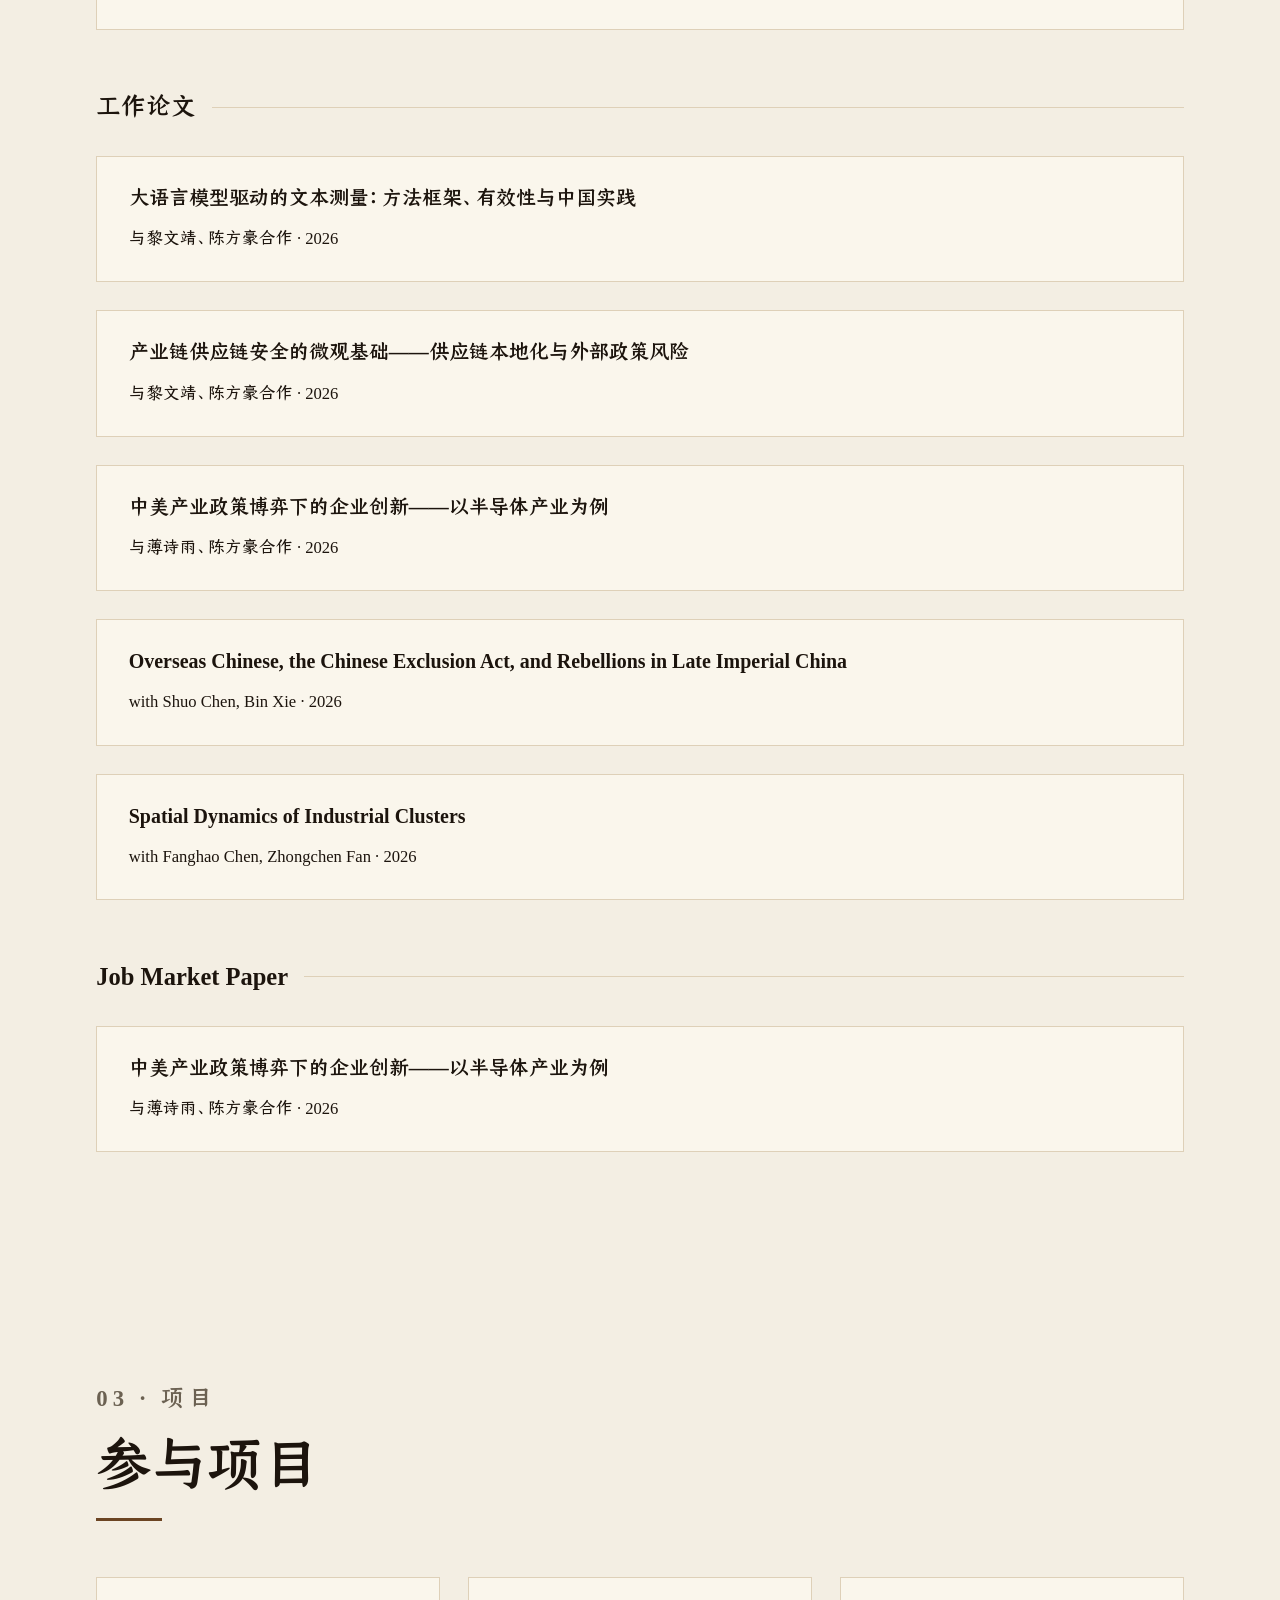
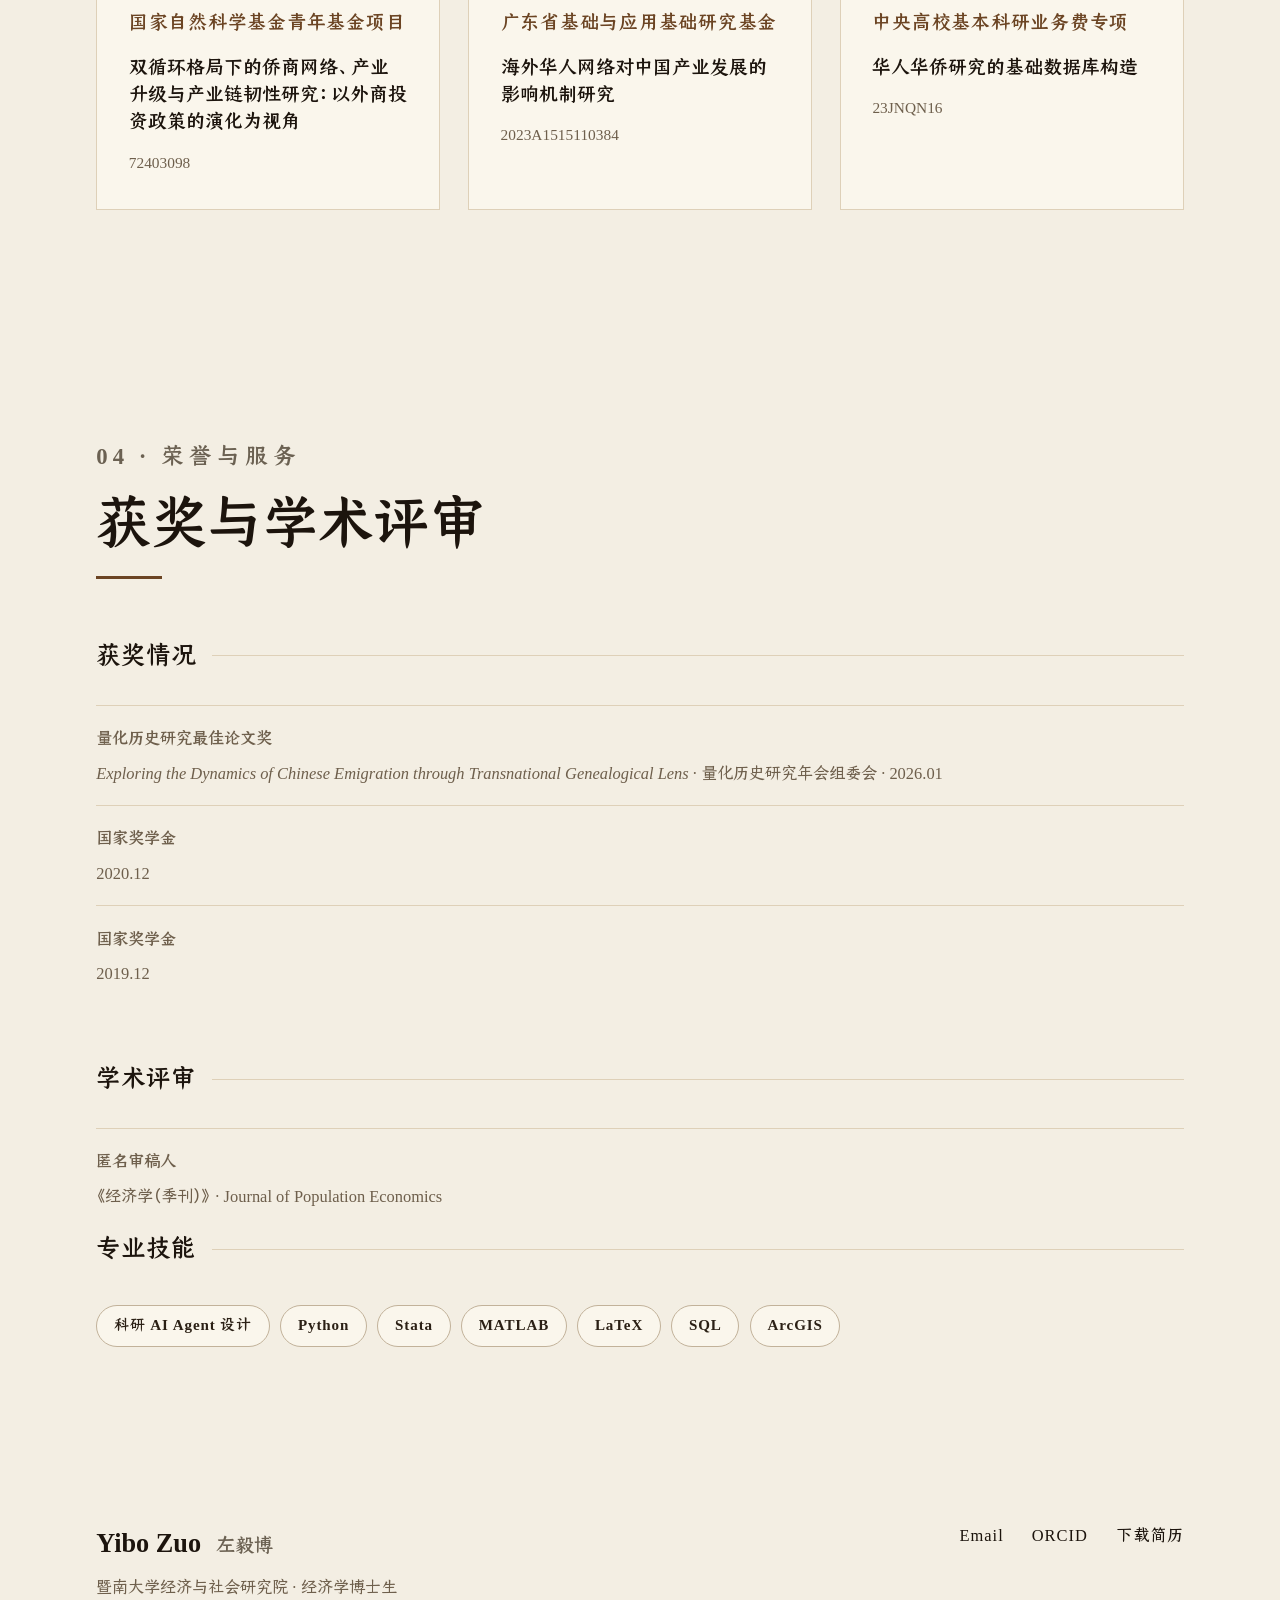
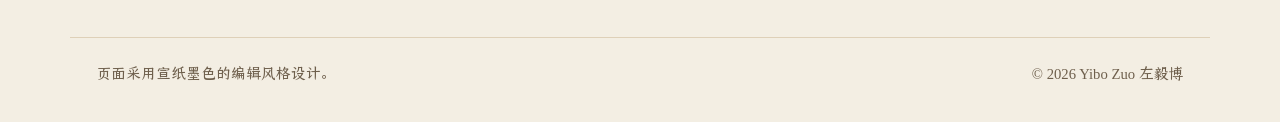
==== commit c8a58ade: "首页hero改为混合方案：静态高画质金色夜景地图图片做底图，canvas动态光点/弧线叠加其上 - 新增 assets/img/hero-cover.jpg（用户提供的参考效果图，本身即为真实页面内容" ====
--- a/index.html
+++ b/index.html
@@ -14,7 +14,7 @@
 <meta property="og:image" content="https://zuoyibo.github.io/assets/img/avatar.jpg">
 <meta name="twitter:card" content="summary">
 <link rel="icon" href='data:image/svg+xml,%3Csvg xmlns="http://www.w3.org/2000/svg" viewBox="0 0 64 64"%3E%3Crect width="64" height="64" rx="10" fill="%236B4423"/%3E%3Ctext x="32" y="44" font-size="34" text-anchor="middle" fill="%23F3EEE3" font-family="serif" font-weight="bold"%3E左%3C/text%3E%3C/svg%3E'>
-<link rel="stylesheet" href="assets/style.css?v=23">
+<link rel="stylesheet" href="assets/style.css?v=24">
 <script type="application/ld+json">
 {
   "@context": "https://schema.org",
--- a/assets/style.css
+++ b/assets/style.css
@@ -169,12 +169,22 @@
 .hero-bg {
   position: absolute;
   inset: 0;
+  background-image: url("img/hero-cover.jpg");
+  background-repeat: no-repeat;
+  background-position: center right;
+  background-size: cover;
+}
+/* Vignette: fully hide the baked-in mockup text/UI over the area the real
+   name/tagline/desc/buttons/nav sit on, while keeping the map/arcs area
+   (right two-thirds) at full richness. */
+.hero-bg::after {
+  content: '';
+  position: absolute;
+  inset: 0;
   background:
-    linear-gradient(118deg, rgba(232,178,58,.16) 0%, transparent 28%),
-    linear-gradient(122deg, transparent 18%, rgba(232,178,58,.09) 24%, transparent 32%),
-    radial-gradient(120% 90% at 85% 12%, rgba(176,141,62,.22), transparent 60%),
-    radial-gradient(100% 70% at 8% 92%, rgba(107,68,35,.28), transparent 55%),
-    radial-gradient(140% 100% at 50% 100%, rgba(0,0,0,.55), transparent 60%);
+    linear-gradient(90deg, var(--ink) 0%, var(--ink) 68%, rgba(28,20,13,.98) 76%, rgba(28,20,13,.65) 83%, transparent 92%),
+    linear-gradient(180deg, var(--ink) 0, var(--ink) 90px, transparent 170px),
+    linear-gradient(0deg, var(--ink) 0, var(--ink) 150px, transparent 250px);
 }
 #netCanvas { position: absolute; inset: 0; width: 100%; height: 100%; z-index: 1; }
 
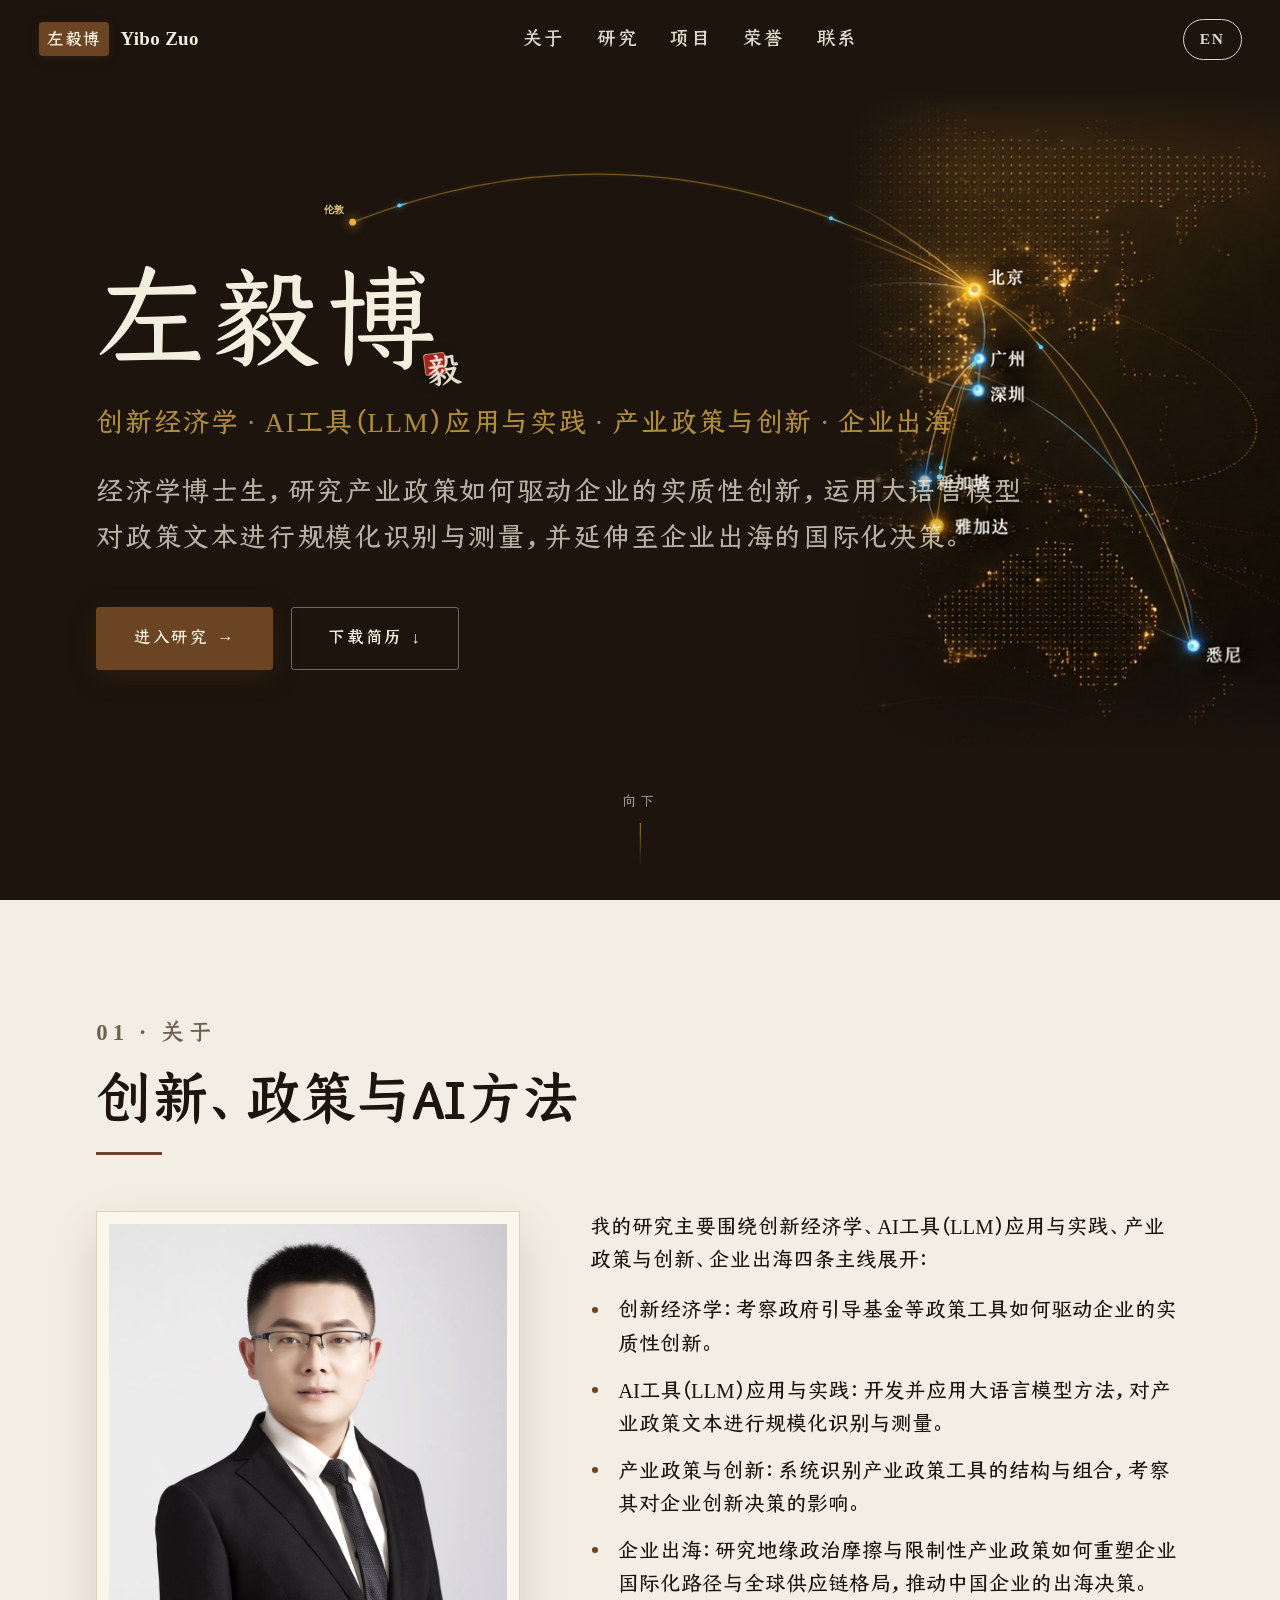
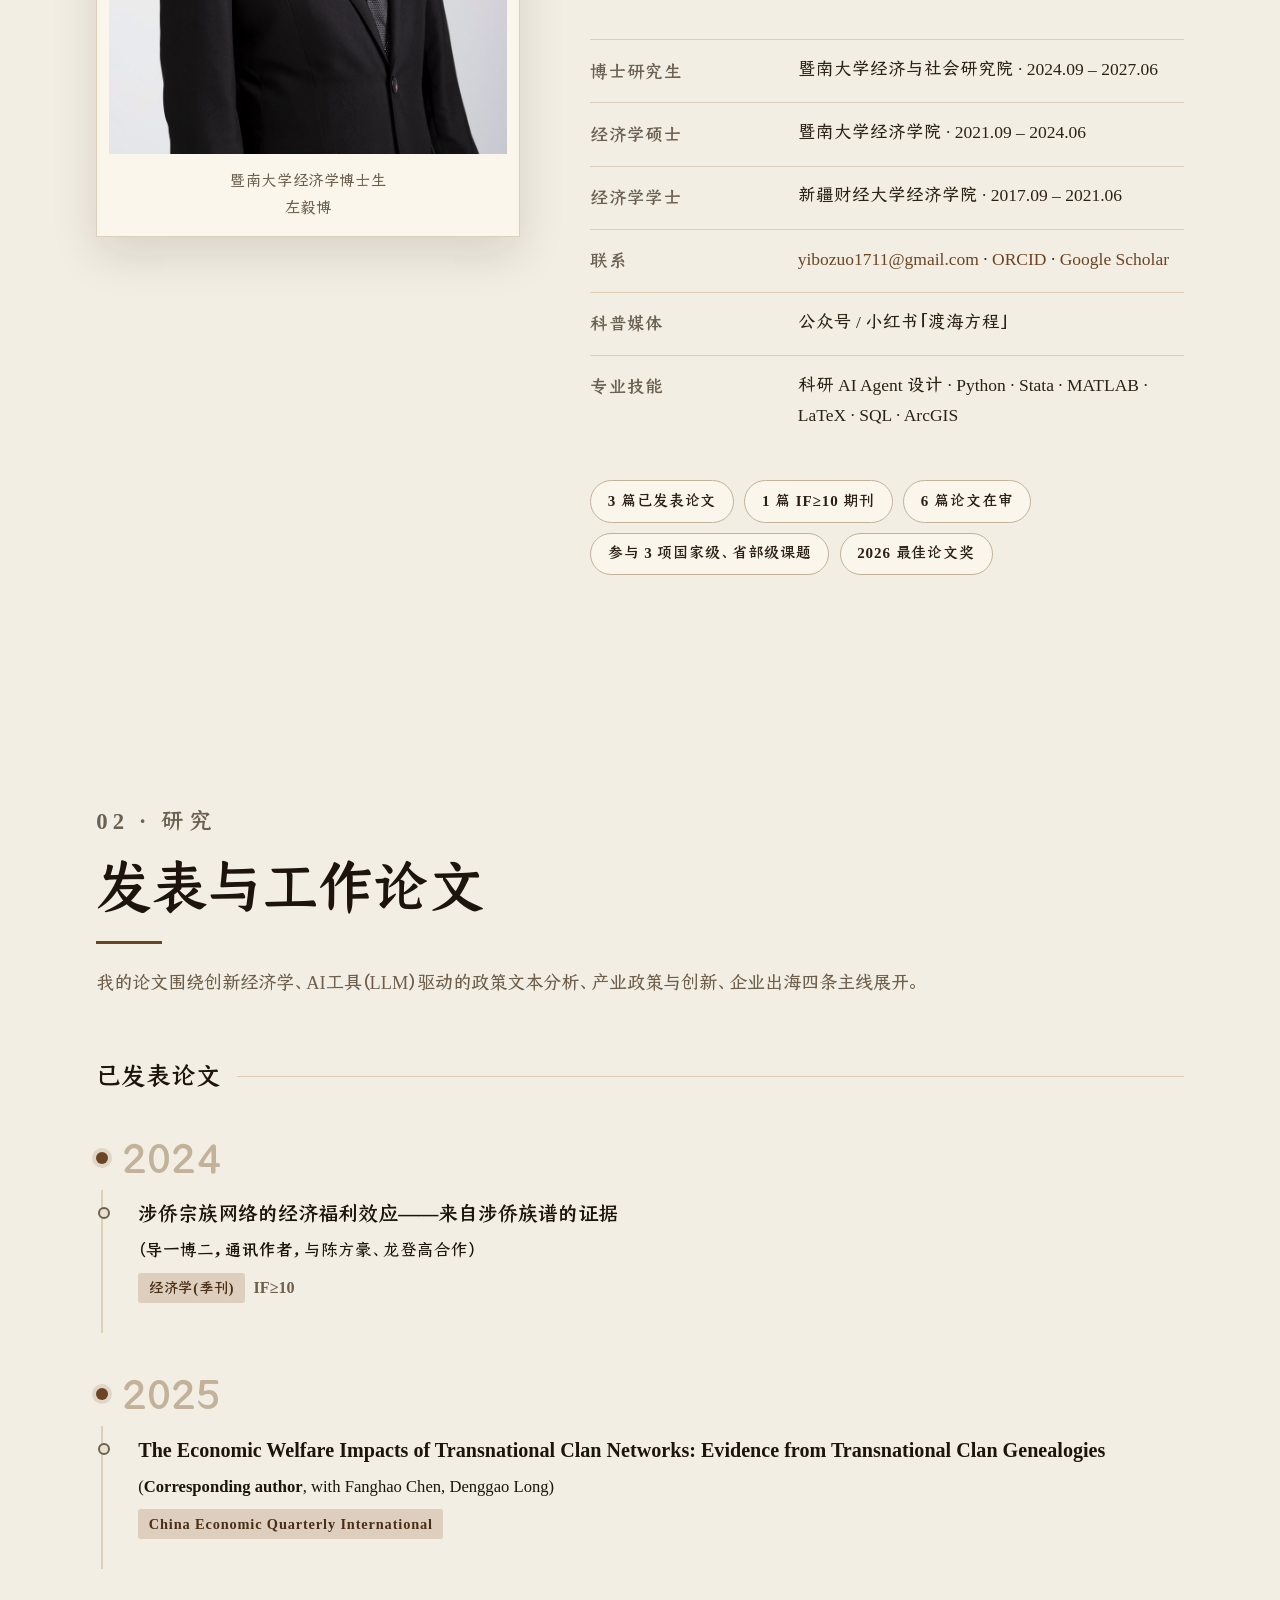
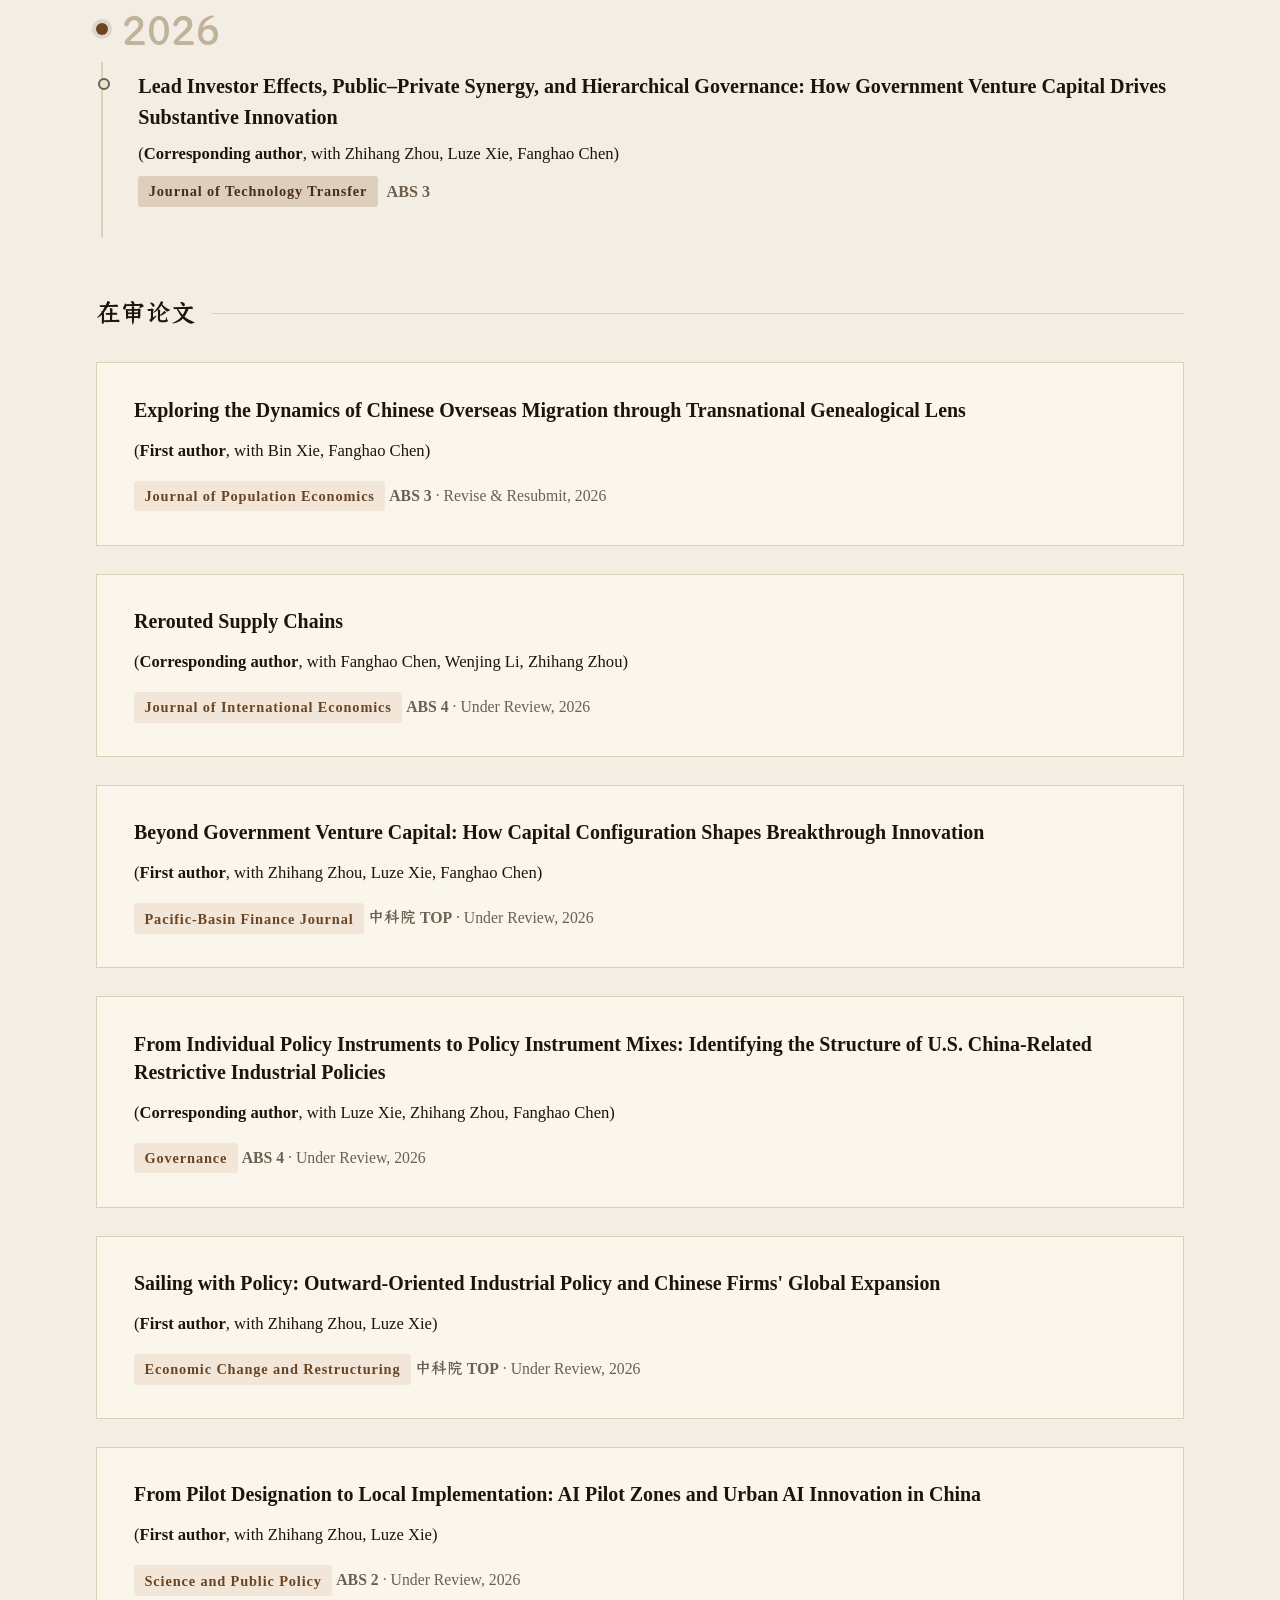
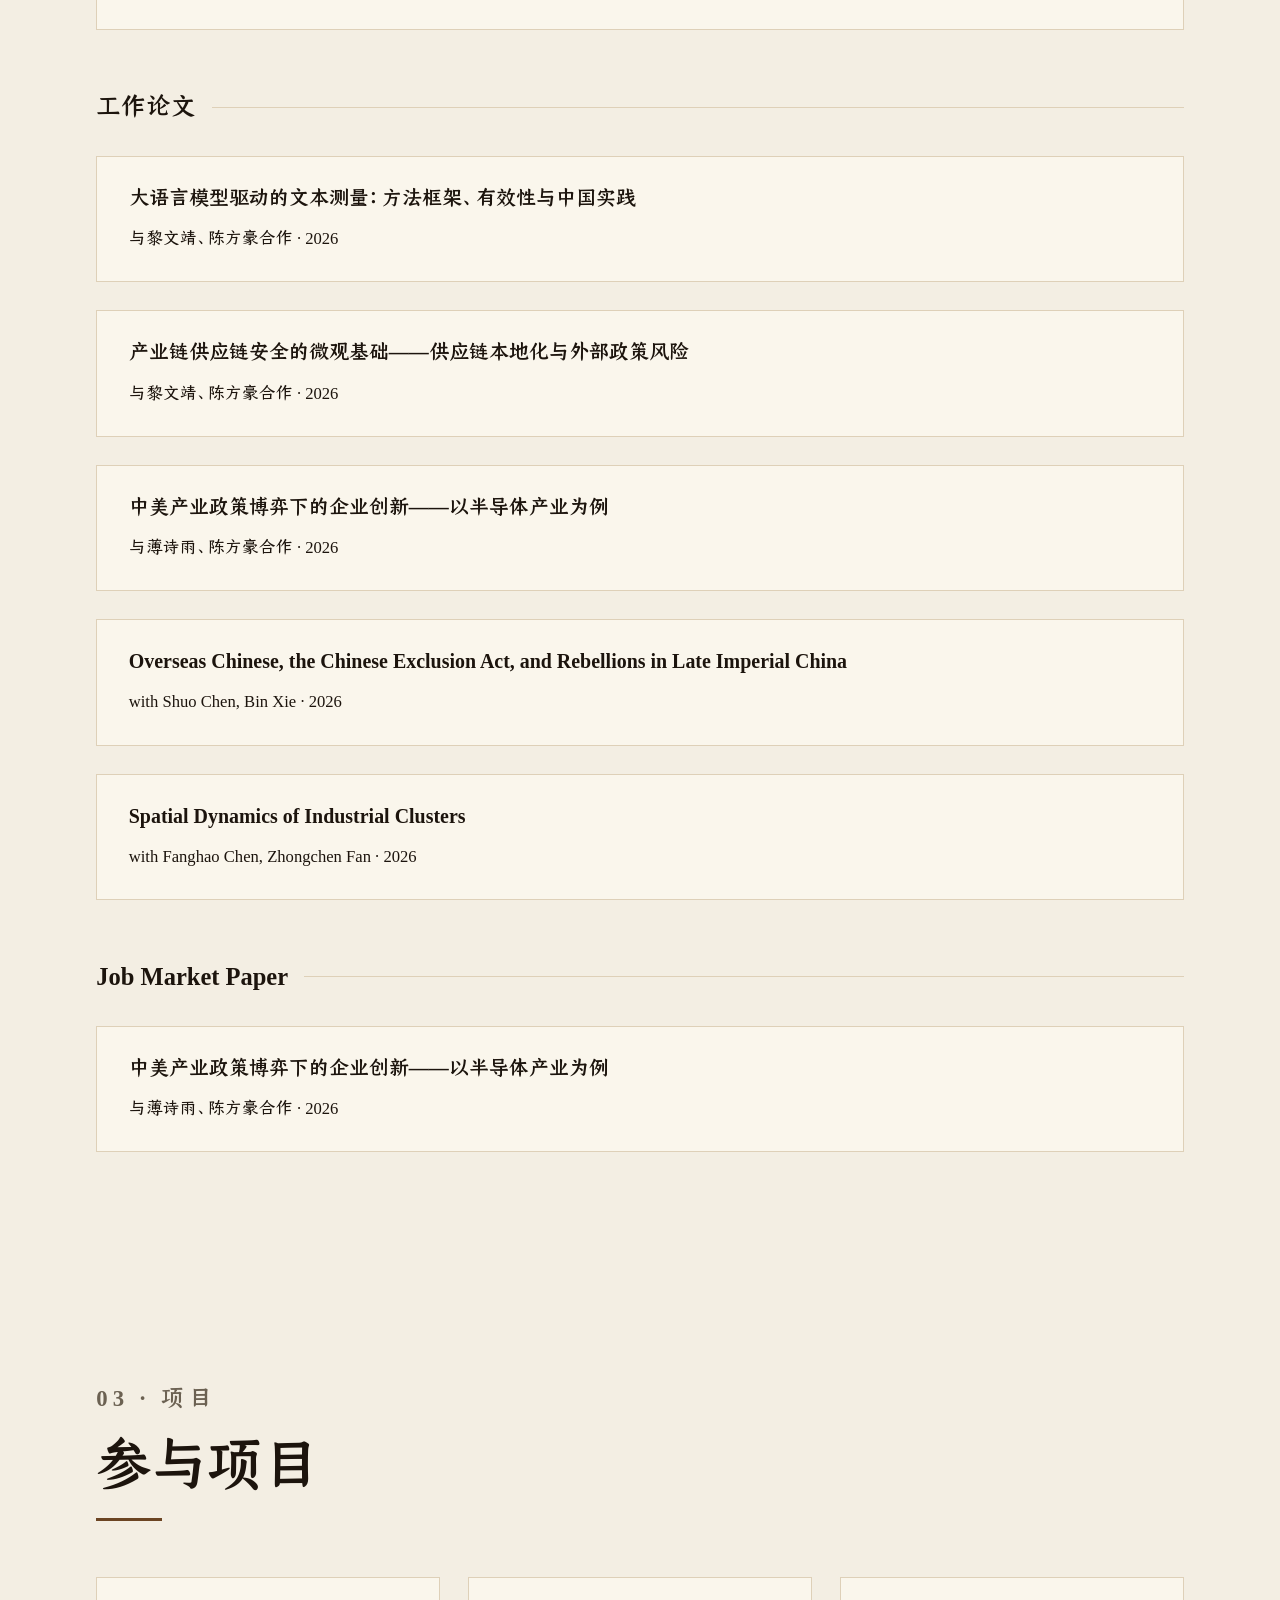
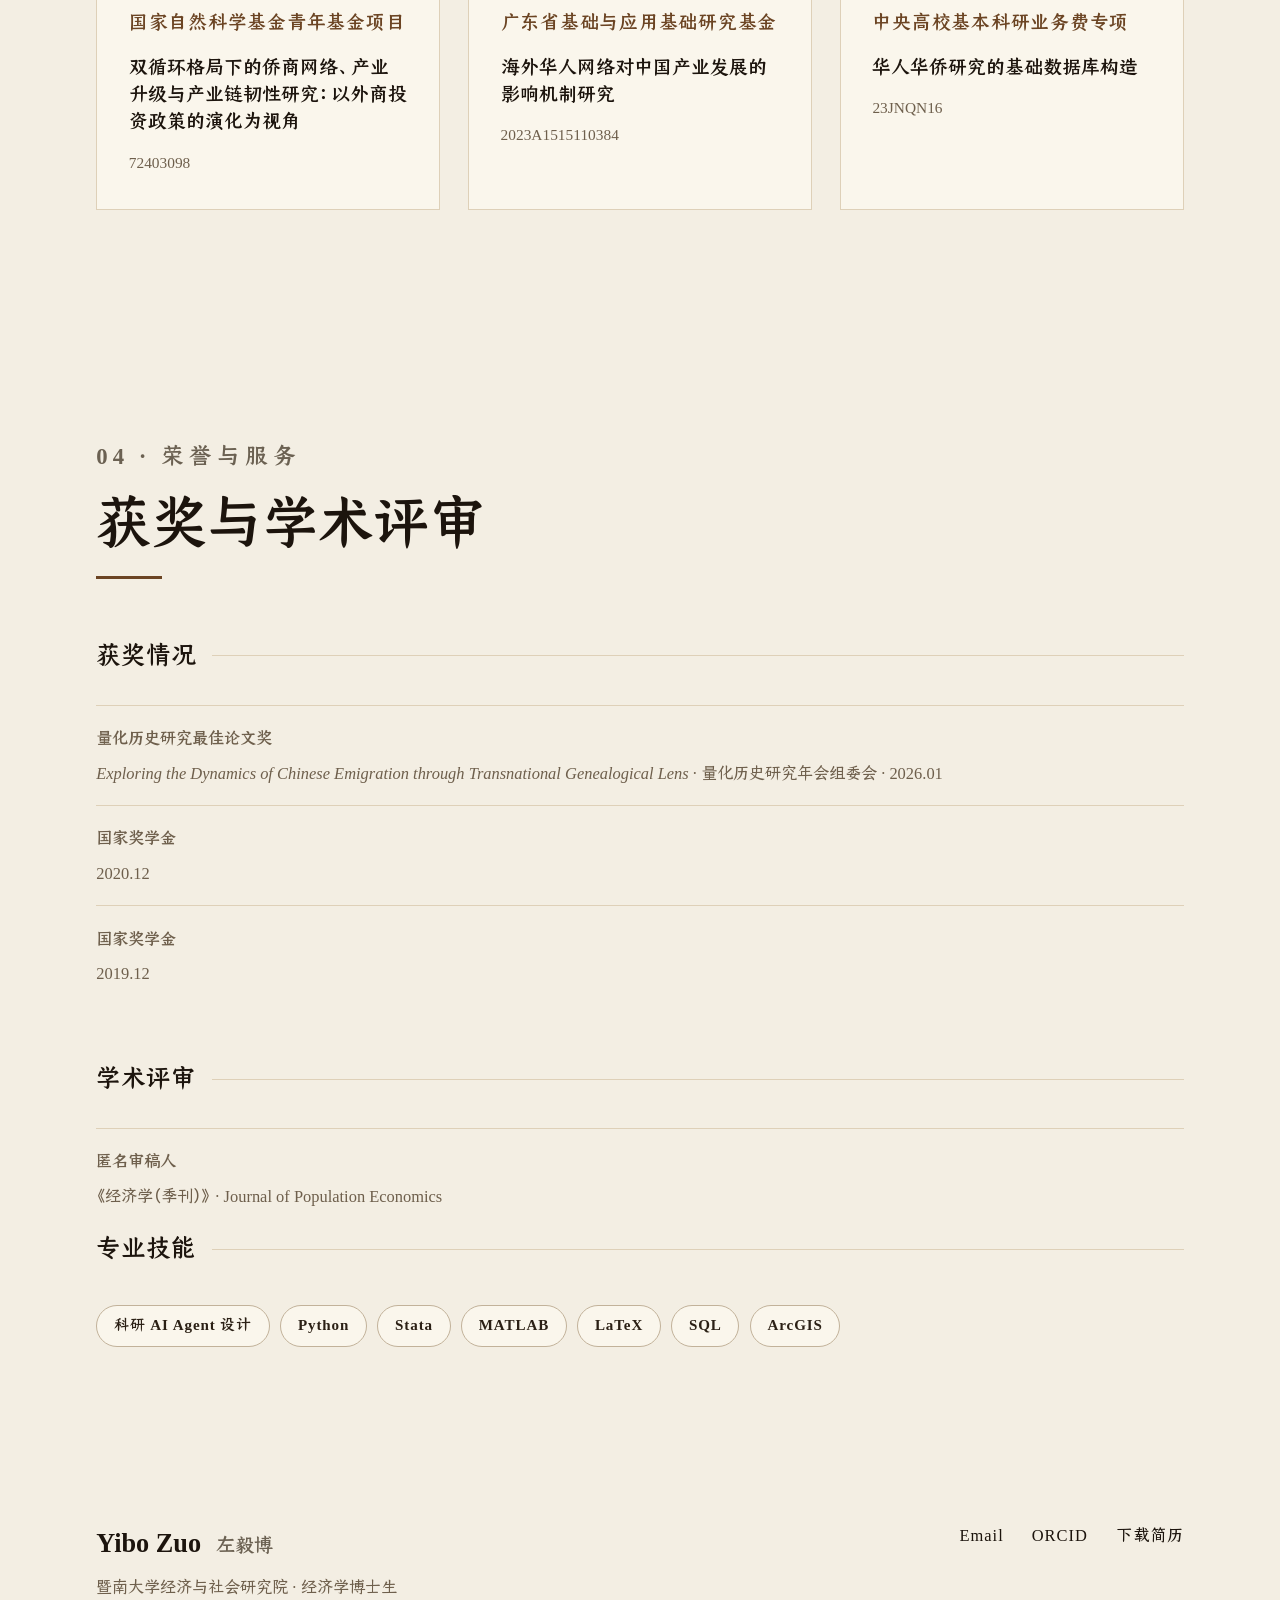
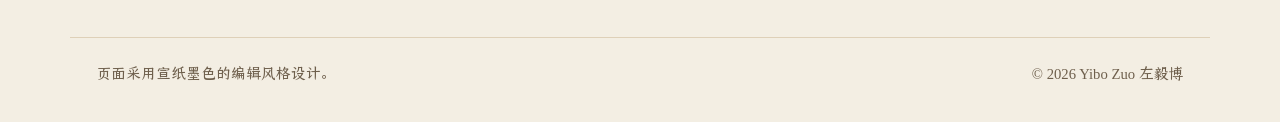
==== commit 5364d2ff: "修复动态光点与底图不对应、亮度过暗的问题 - 用Python从hero-cover.jpg里实测每个城市光斑的精确像素坐标（不再用真实经纬度投影，因为底图本身是风格化生成图，不是精确地图），canva" ====
--- a/index.html
+++ b/index.html
@@ -14,7 +14,7 @@
 <meta property="og:image" content="https://zuoyibo.github.io/assets/img/avatar.jpg">
 <meta name="twitter:card" content="summary">
 <link rel="icon" href='data:image/svg+xml,%3Csvg xmlns="http://www.w3.org/2000/svg" viewBox="0 0 64 64"%3E%3Crect width="64" height="64" rx="10" fill="%236B4423"/%3E%3Ctext x="32" y="44" font-size="34" text-anchor="middle" fill="%23F3EEE3" font-family="serif" font-weight="bold"%3E左%3C/text%3E%3C/svg%3E'>
-<link rel="stylesheet" href="assets/style.css?v=24">
+<link rel="stylesheet" href="assets/style.css?v=25">
 <script type="application/ld+json">
 {
   "@context": "https://schema.org",
@@ -393,7 +393,6 @@
   </div>
 </footer>
 
-<script src="assets/map-dots.js"></script>
 <script src="assets/main.js"></script>
 </body>
 </html>
--- a/assets/style.css
+++ b/assets/style.css
@@ -182,7 +182,7 @@
   position: absolute;
   inset: 0;
   background:
-    linear-gradient(90deg, var(--ink) 0%, var(--ink) 68%, rgba(28,20,13,.98) 76%, rgba(28,20,13,.65) 83%, transparent 92%),
+    linear-gradient(90deg, var(--ink) 0%, var(--ink) 66%, transparent 75%),
     linear-gradient(180deg, var(--ink) 0, var(--ink) 90px, transparent 170px),
     linear-gradient(0deg, var(--ink) 0, var(--ink) 150px, transparent 250px);
 }
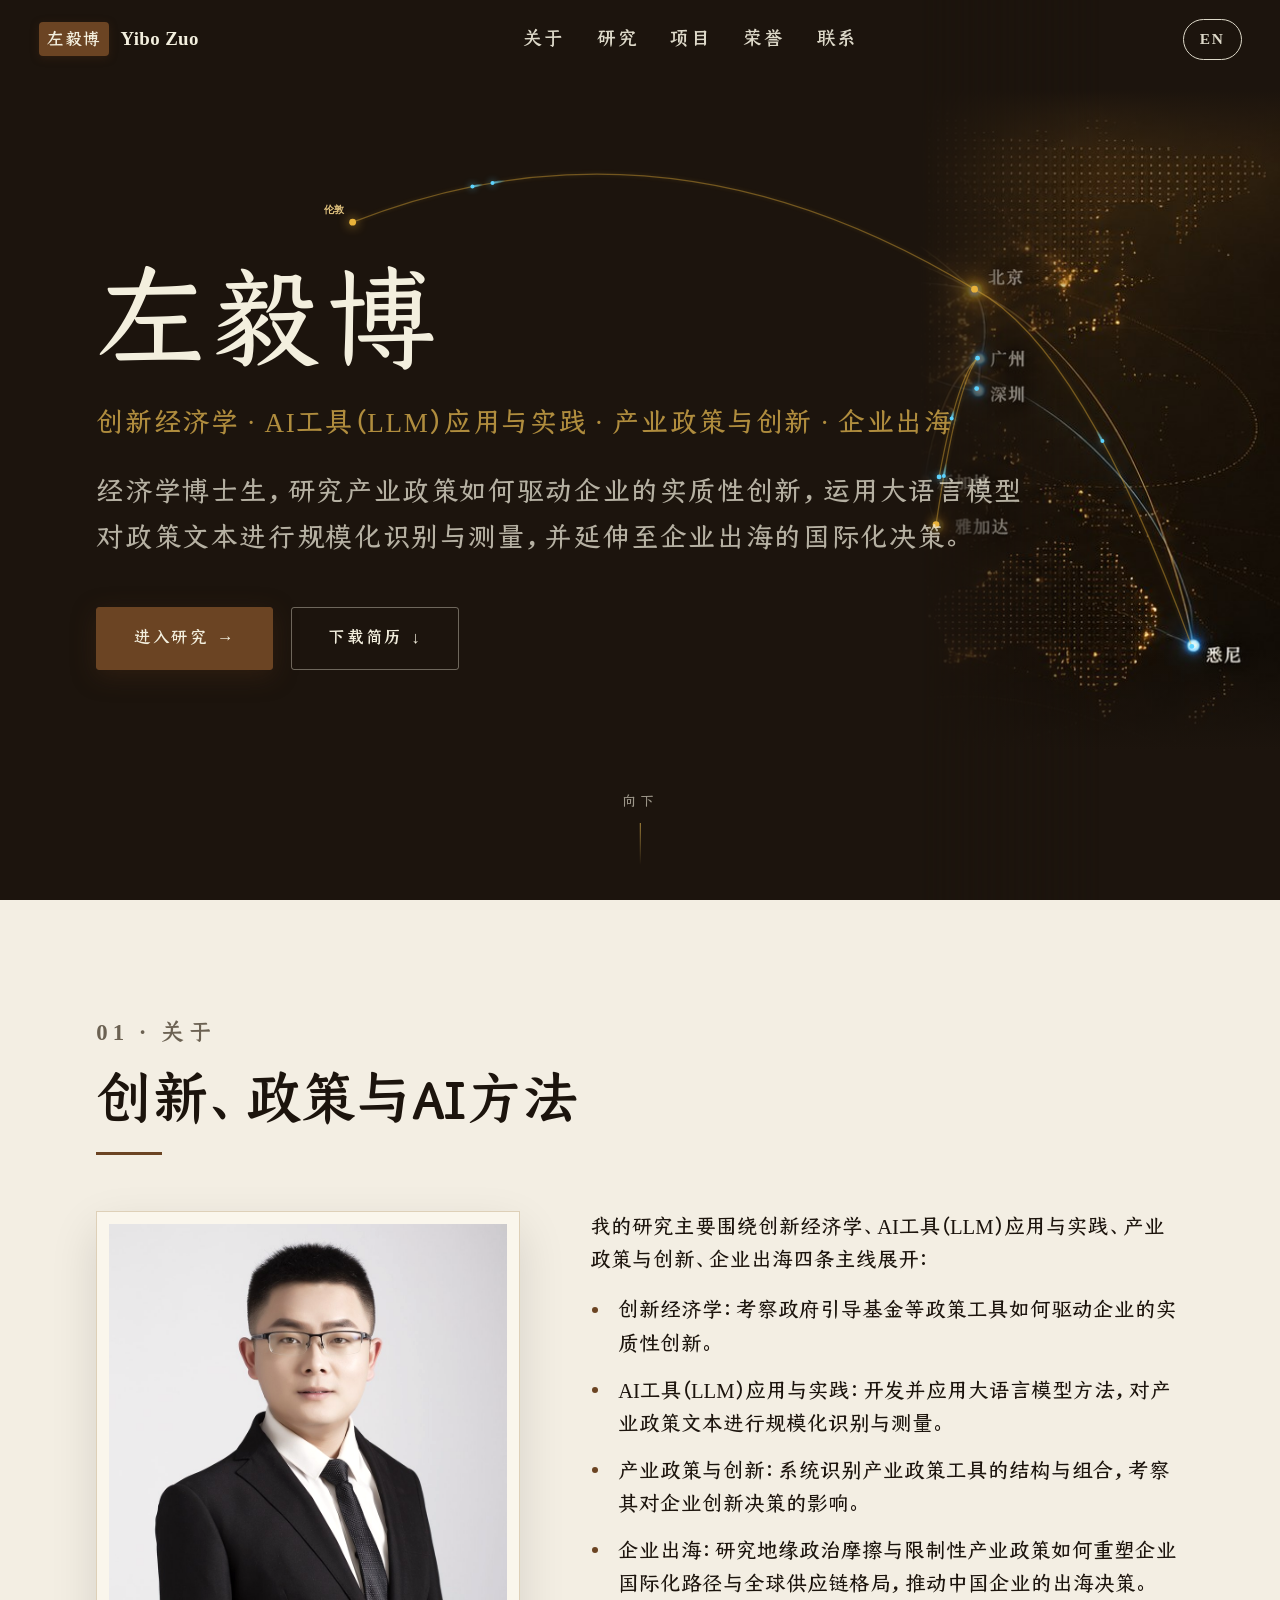
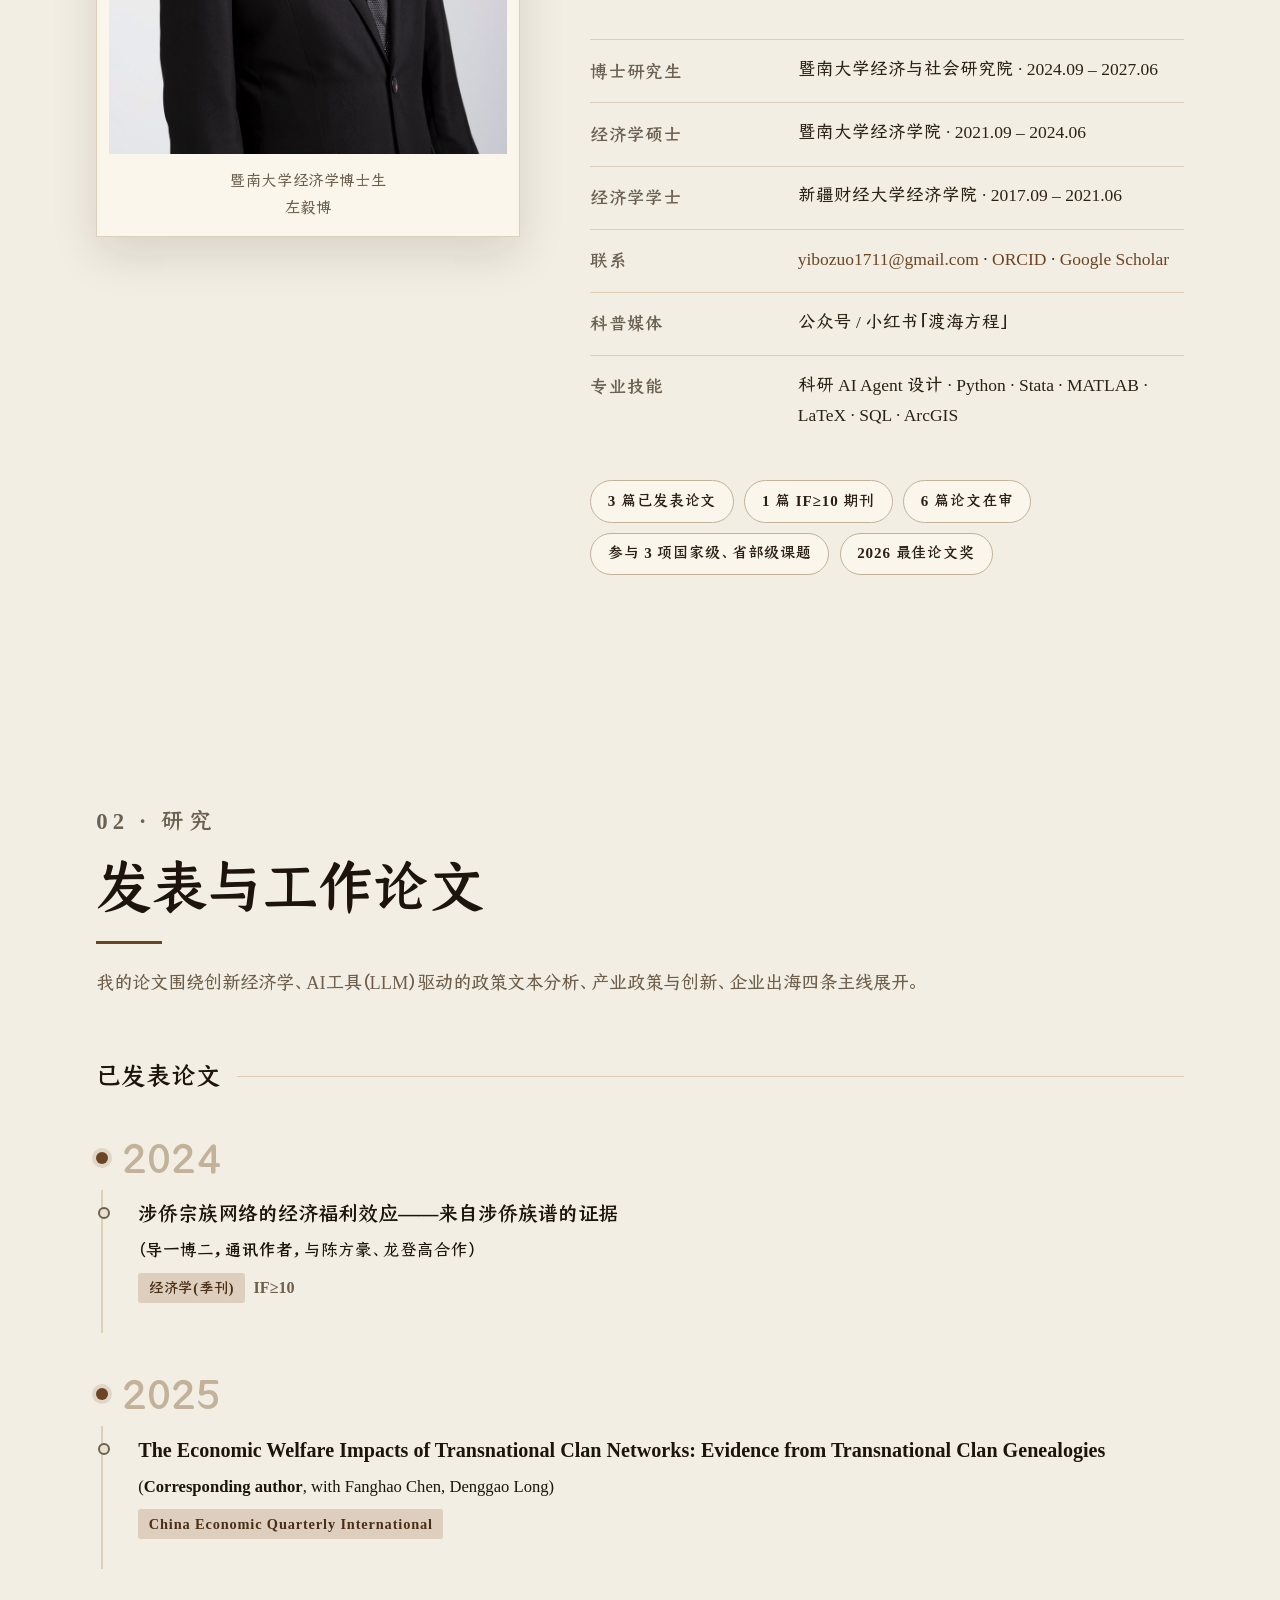
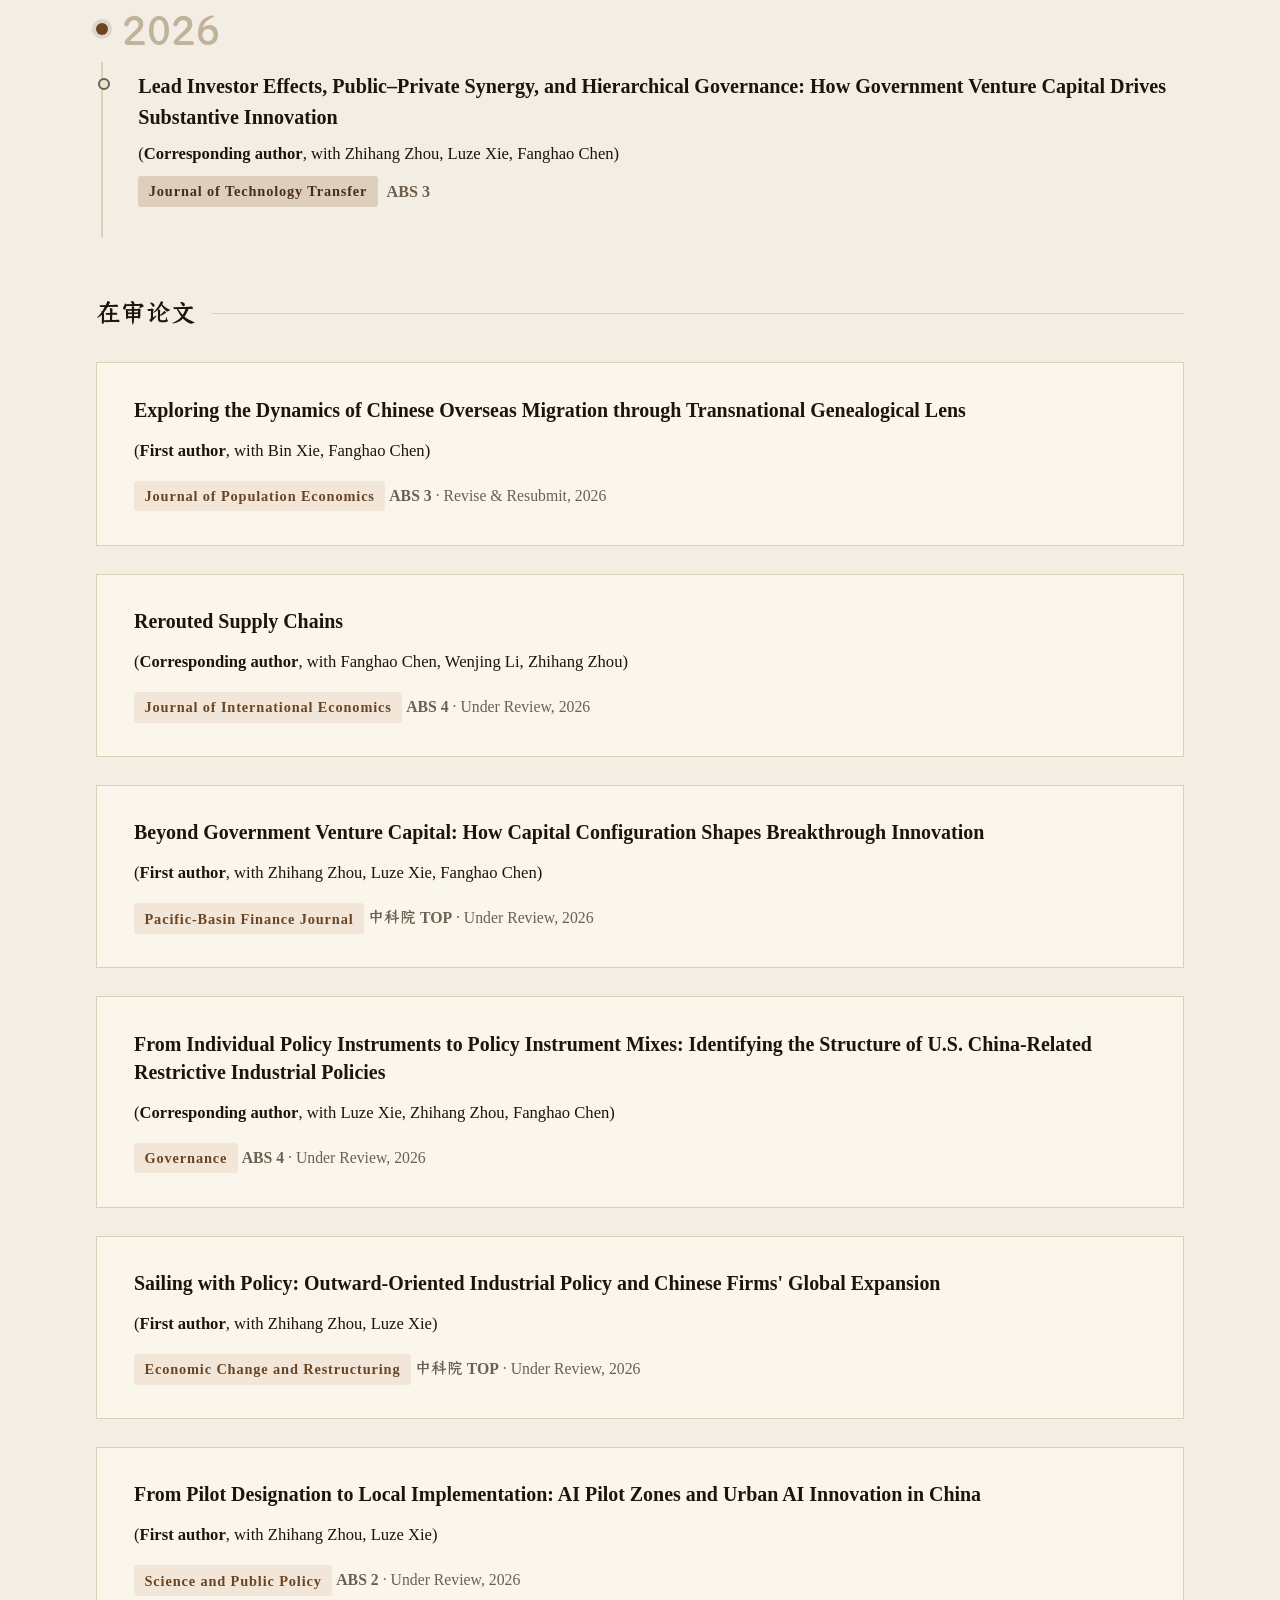
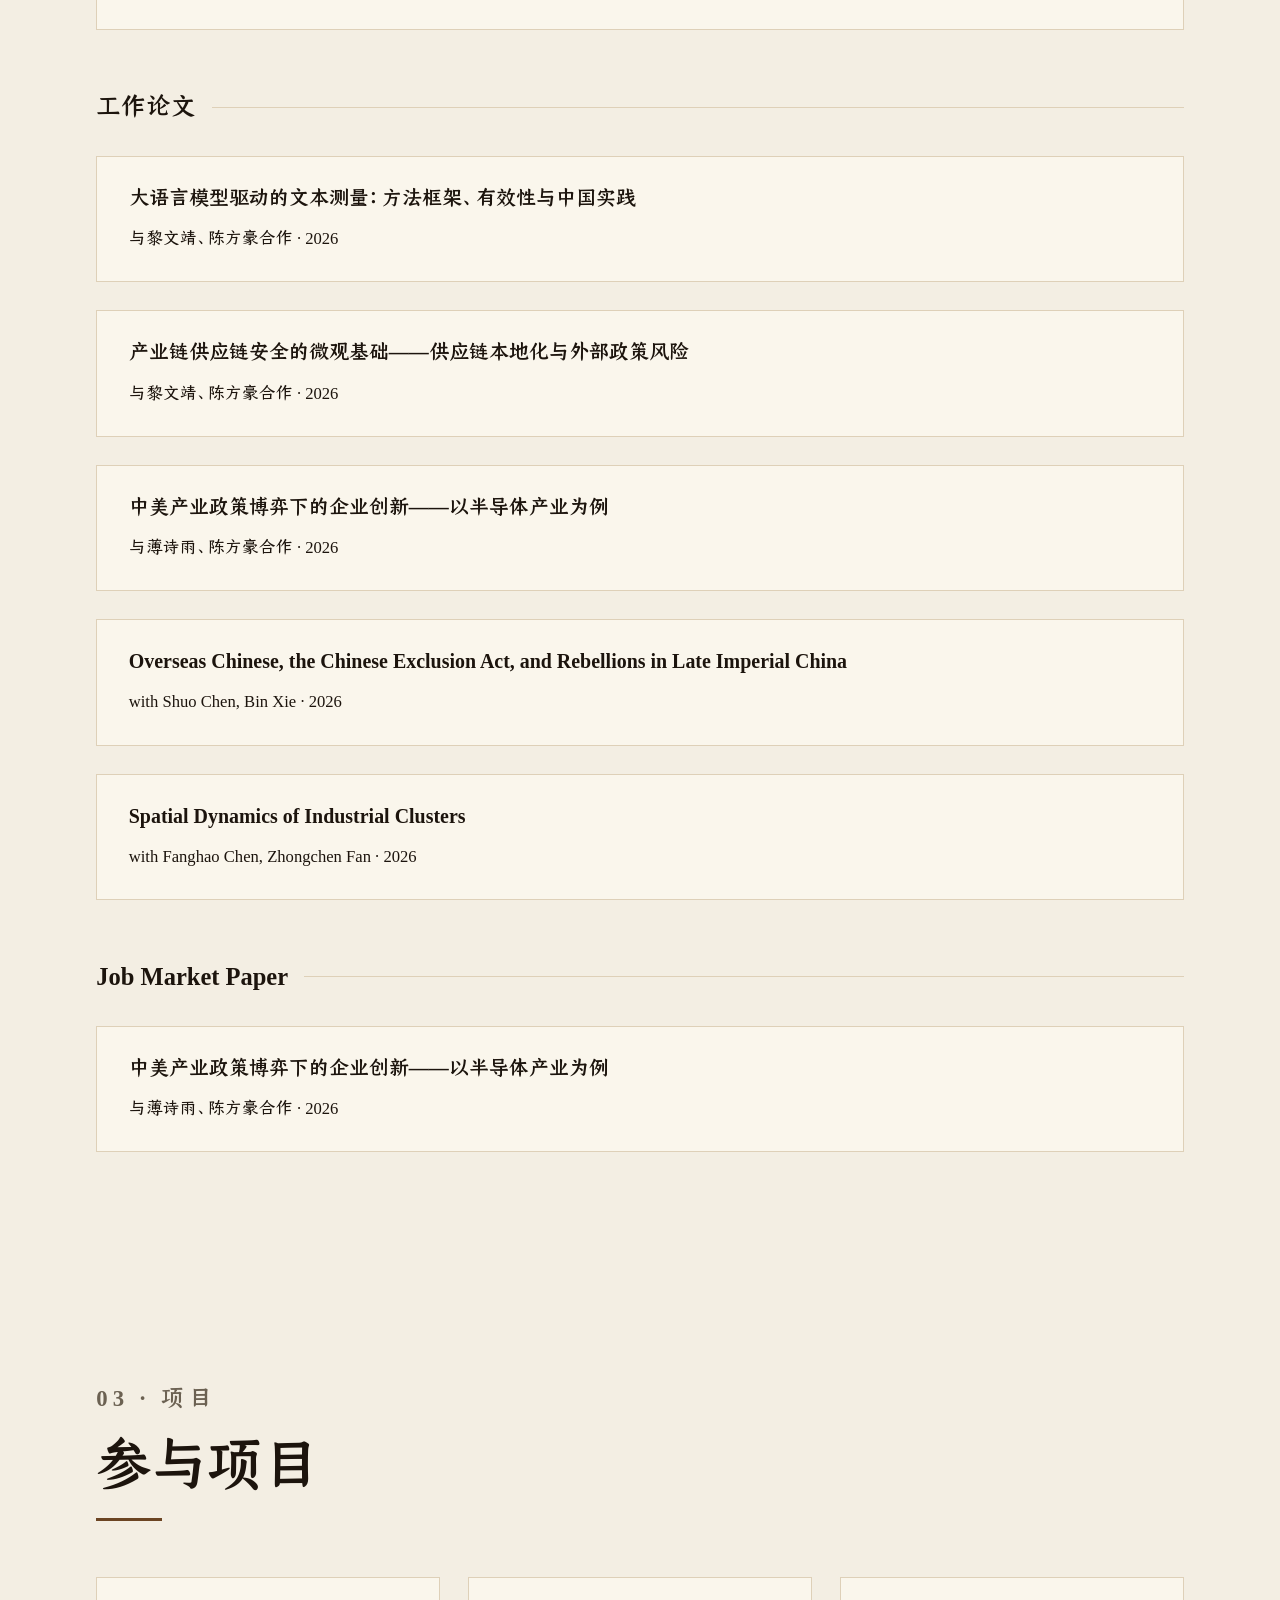
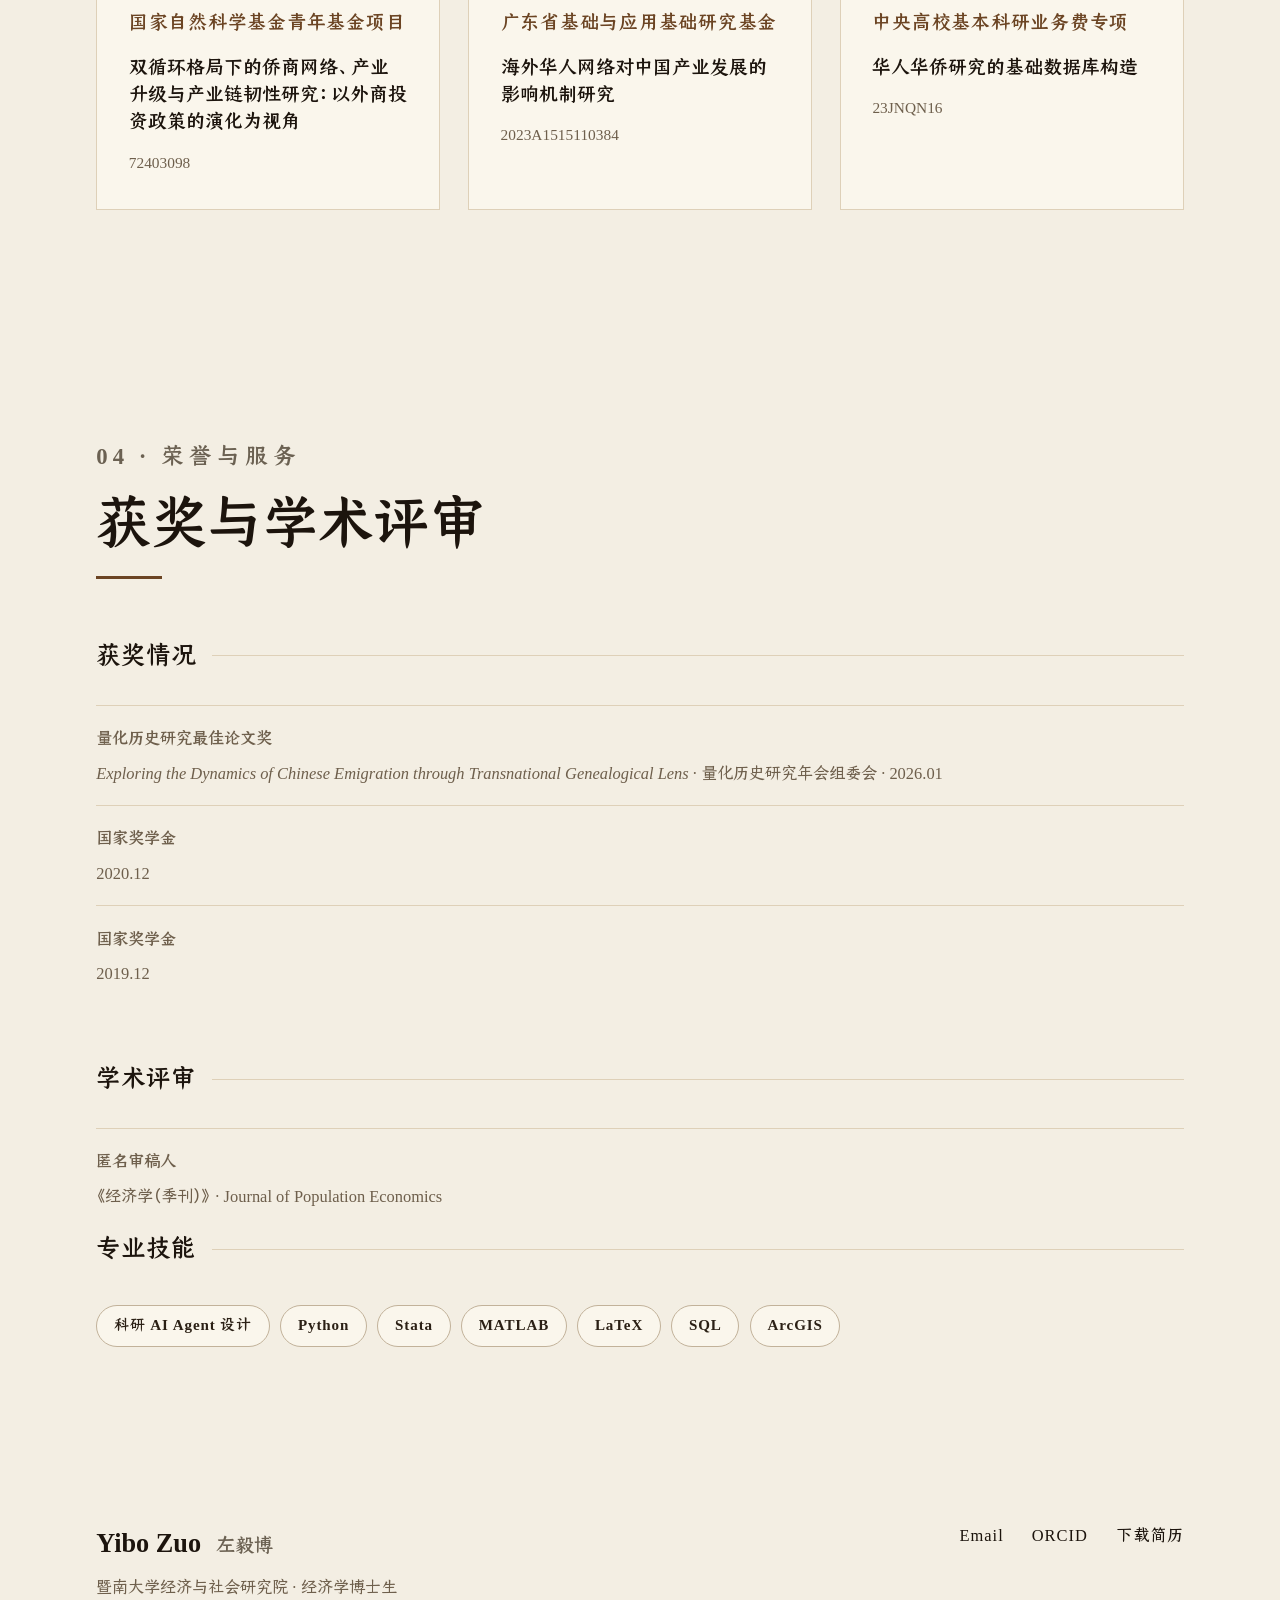
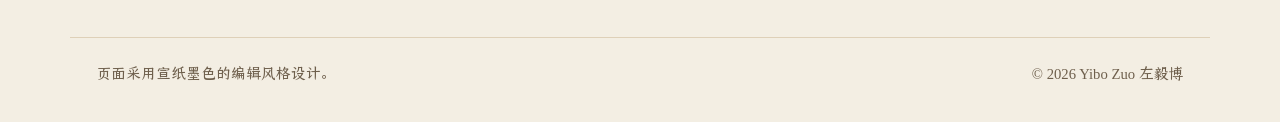
==== commit d3265f22: "修复宽屏下底图左侧被多余遮住、去掉姓名旁印章 - 去掉左毅博姓名旁的印章装饰（用户要求） - 文字遮罩改为基于hero-cover.jpg自身1774x887坐标系生成的PNG蒙版，用和底图完全相同的" ====
--- a/index.html
+++ b/index.html
@@ -14,7 +14,7 @@
 <meta property="og:image" content="https://zuoyibo.github.io/assets/img/avatar.jpg">
 <meta name="twitter:card" content="summary">
 <link rel="icon" href='data:image/svg+xml,%3Csvg xmlns="http://www.w3.org/2000/svg" viewBox="0 0 64 64"%3E%3Crect width="64" height="64" rx="10" fill="%236B4423"/%3E%3Ctext x="32" y="44" font-size="34" text-anchor="middle" fill="%23F3EEE3" font-family="serif" font-weight="bold"%3E左%3C/text%3E%3C/svg%3E'>
-<link rel="stylesheet" href="assets/style.css?v=25">
+<link rel="stylesheet" href="assets/style.css?v=27">
 <script type="application/ld+json">
 {
   "@context": "https://schema.org",
@@ -67,12 +67,12 @@
 <!-- ══════════ HERO ══════════ -->
 <section class="hero" id="top">
   <div class="hero-bg" aria-hidden="true"></div>
+  <div class="hero-text-mask" aria-hidden="true"></div>
   <canvas id="netCanvas" aria-hidden="true"></canvas>
   <div class="hero-inner">
     <h1 class="hero-name reveal">
       <span class="t-en">Yibo Zuo</span>
       <span class="t-zh">左毅博</span>
-      <span class="hero-seal" aria-hidden="true">毅</span>
     </h1>
     <p class="hero-tagline reveal">
       <span class="t-en">Innovation Economics · LLM-Based Tools &amp; Practice · Industrial Policy &amp; Innovation · Firm Internationalization</span>
--- a/assets/style.css
+++ b/assets/style.css
@@ -174,17 +174,33 @@
   background-position: center right;
   background-size: cover;
 }
-/* Vignette: fully hide the baked-in mockup text/UI over the area the real
-   name/tagline/desc/buttons/nav sit on, while keeping the map/arcs area
-   (right two-thirds) at full richness. */
+/* Nav/button safety bars: full-width, since the nav and scroll-cue span
+   the whole hero regardless of the centered text column below. */
 .hero-bg::after {
   content: '';
   position: absolute;
   inset: 0;
   background:
-    linear-gradient(90deg, var(--ink) 0%, var(--ink) 66%, transparent 75%),
     linear-gradient(180deg, var(--ink) 0, var(--ink) 90px, transparent 170px),
     linear-gradient(0deg, var(--ink) 0, var(--ink) 150px, transparent 250px);
+}
+/* Text-safety mask: a pixel mask baked in hero-cover.jpg's own 1774x887
+   coordinate space (solid over where that image's own text/UI pixels are,
+   fading out beyond), sized with the exact same background-size:cover;
+   background-position:center right as .hero-bg. Because it goes through
+   the identical cover-fit transform, it tracks the backdrop image's own
+   content at any viewport size — unlike a mask sized from .hero-inner's
+   independently-centered CSS box, which only coincidentally lined up at
+   one viewport width and left gaps/ghosting at others. */
+.hero-text-mask {
+  position: absolute;
+  inset: 0;
+  z-index: 1;
+  pointer-events: none;
+  background-image: url("img/hero-text-mask.png");
+  background-repeat: no-repeat;
+  background-position: center right;
+  background-size: cover;
 }
 #netCanvas { position: absolute; inset: 0; width: 100%; height: 100%; z-index: 1; }
 
@@ -219,25 +235,6 @@
 .hero-name .t-zh {
   font-family: '华文行楷', 'STXingkai', var(--font-zh);
   font-weight: 400;
-}
-.hero-seal {
-  position: absolute;
-  right: -.08em;
-  bottom: .02em;
-  display: grid;
-  place-items: center;
-  width: .62em;
-  height: .62em;
-  font-family: var(--font-zh);
-  font-size: .32em;
-  font-weight: 700;
-  color: rgba(243,239,222,.92);
-  background: #A8241F;
-  border: 1.5px solid rgba(243,239,222,.5);
-  border-radius: 3px;
-  transform: rotate(-7deg);
-  box-shadow: 0 4px 14px rgba(0,0,0,.45);
-  letter-spacing: 0;
 }
 .hero-tagline {
   margin-top: 1.4rem;
@@ -524,6 +521,17 @@
   .nav-links a { font-size: .95rem; letter-spacing: .06em; }
   .nav-name { display: none; }
   .sec-note { white-space: normal; }
+  /* At narrow/tall aspect ratios, background-size:cover crops hero-cover.jpg
+     very differently from the ~2:1 landscape ratio it was authored for —
+     the text-safety mask (sized via the same cover-fit transform) ends up
+     covering only a sliver of the viewport, letting baked city labels
+     bleed into the live text. Fall back to a solid, non-image scrim here:
+     reliable legibility matters more than seeing the map through the text
+     column on a phone, and the canvas glow/arcs still read fine above it. */
+  .hero-text-mask {
+    background-image: none;
+    background: linear-gradient(90deg, var(--ink) 0%, var(--ink) 70%, rgba(28,20,13,.85) 85%, rgba(28,20,13,.5) 100%);
+  }
 }
 @media (max-width: 560px) {
   .about-facts li { grid-template-columns: 1fr; gap: .2rem; }
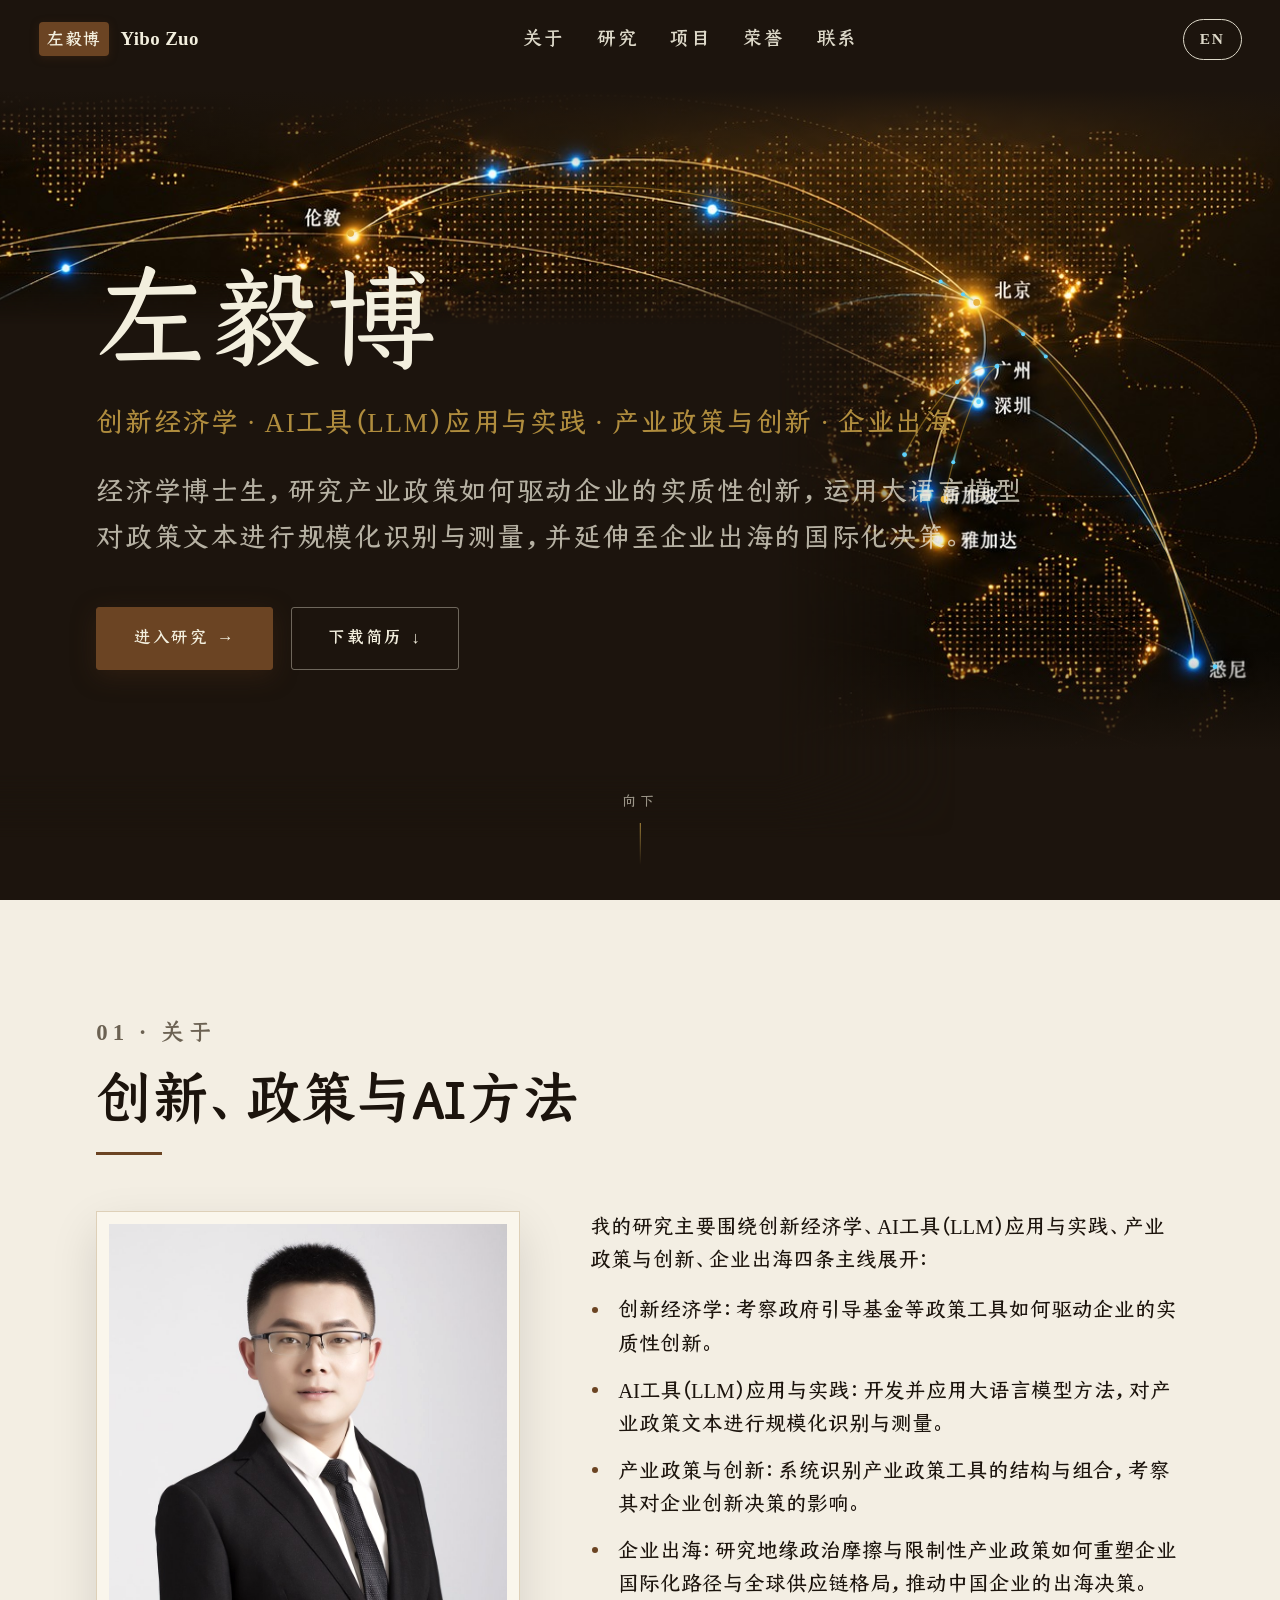
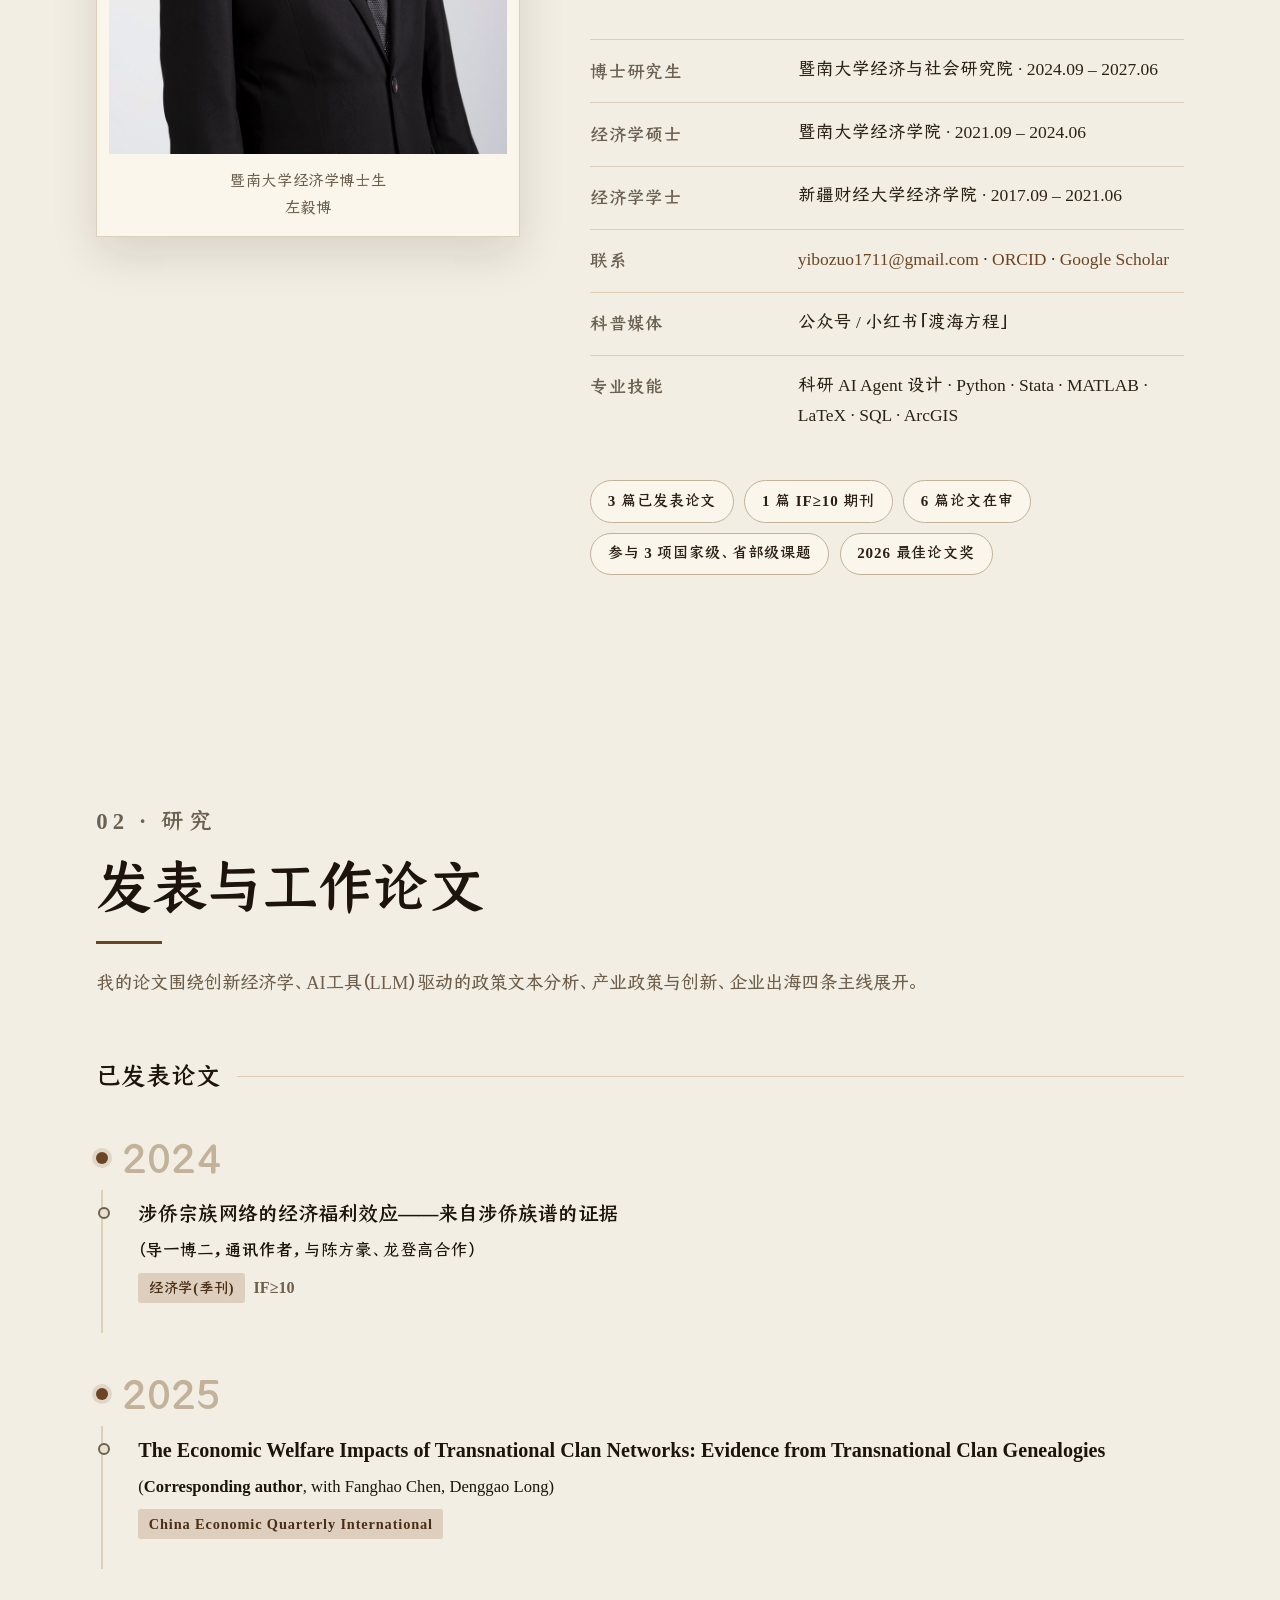
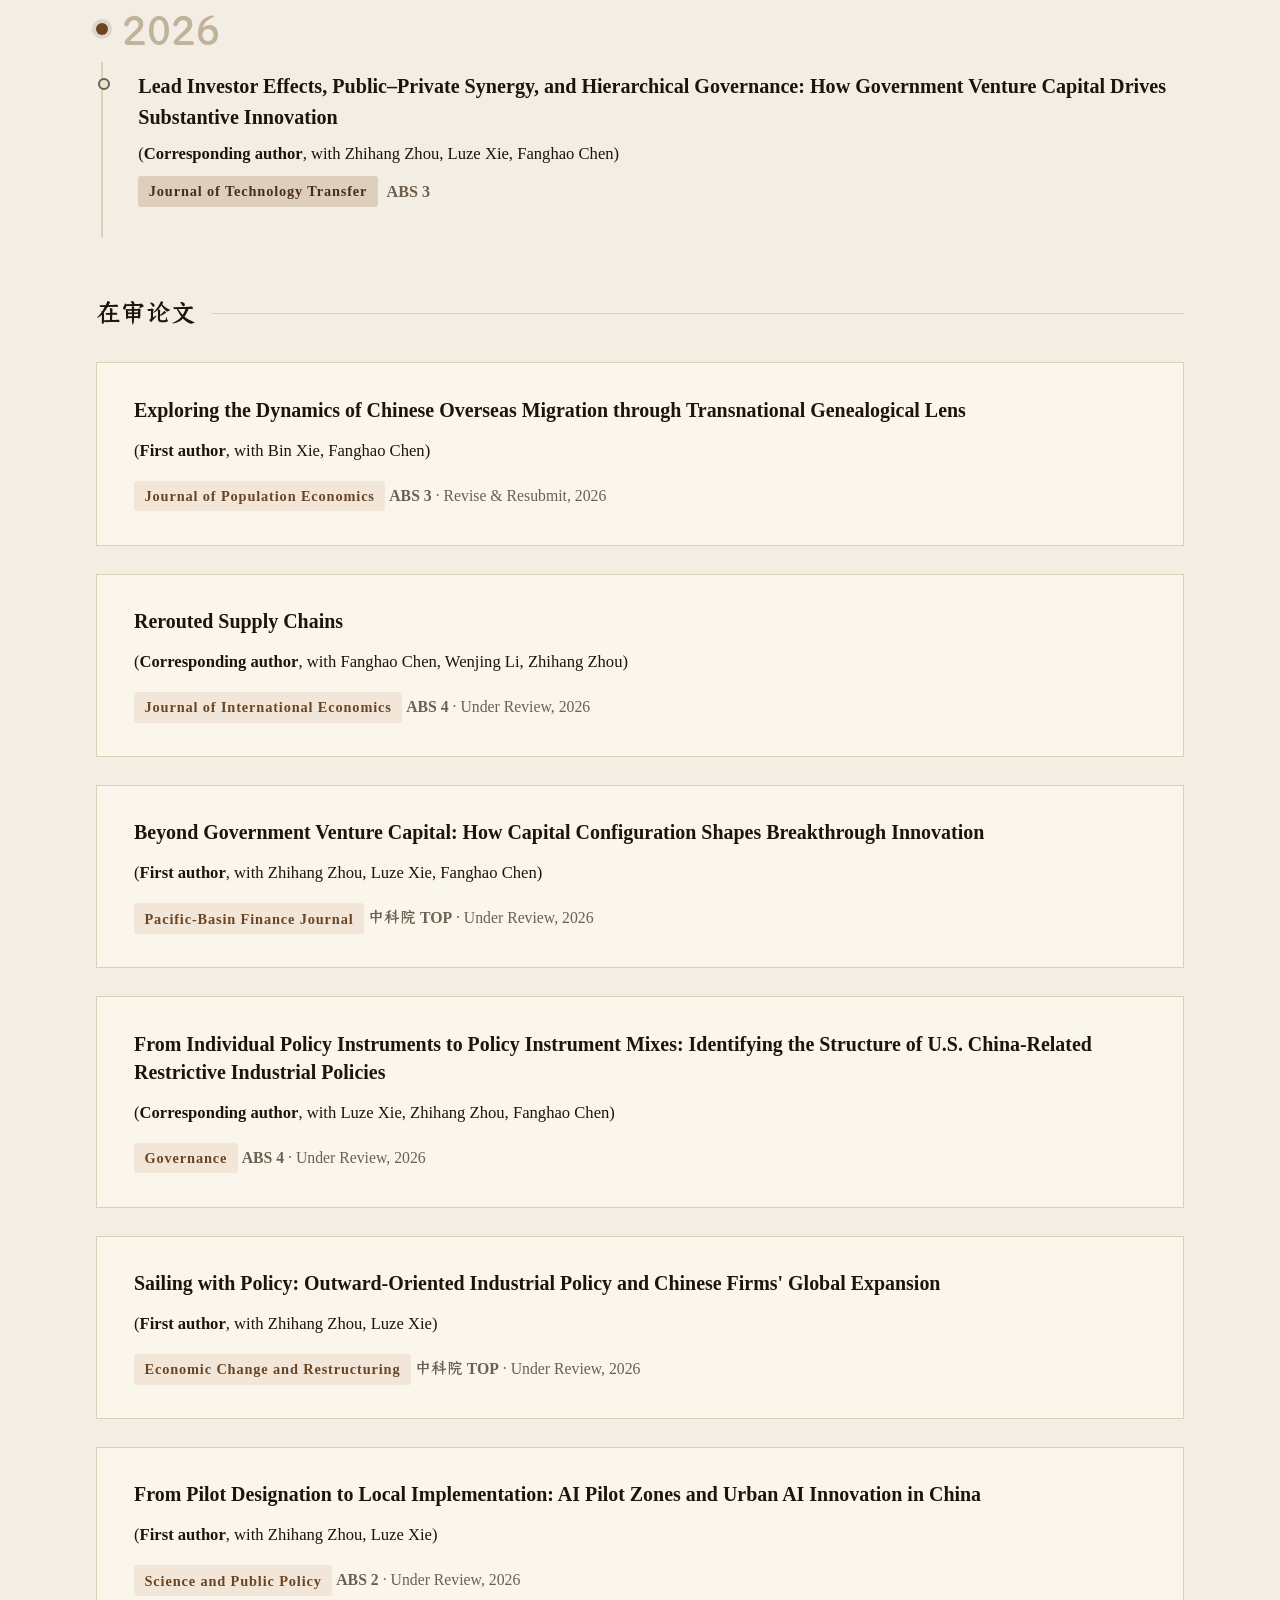
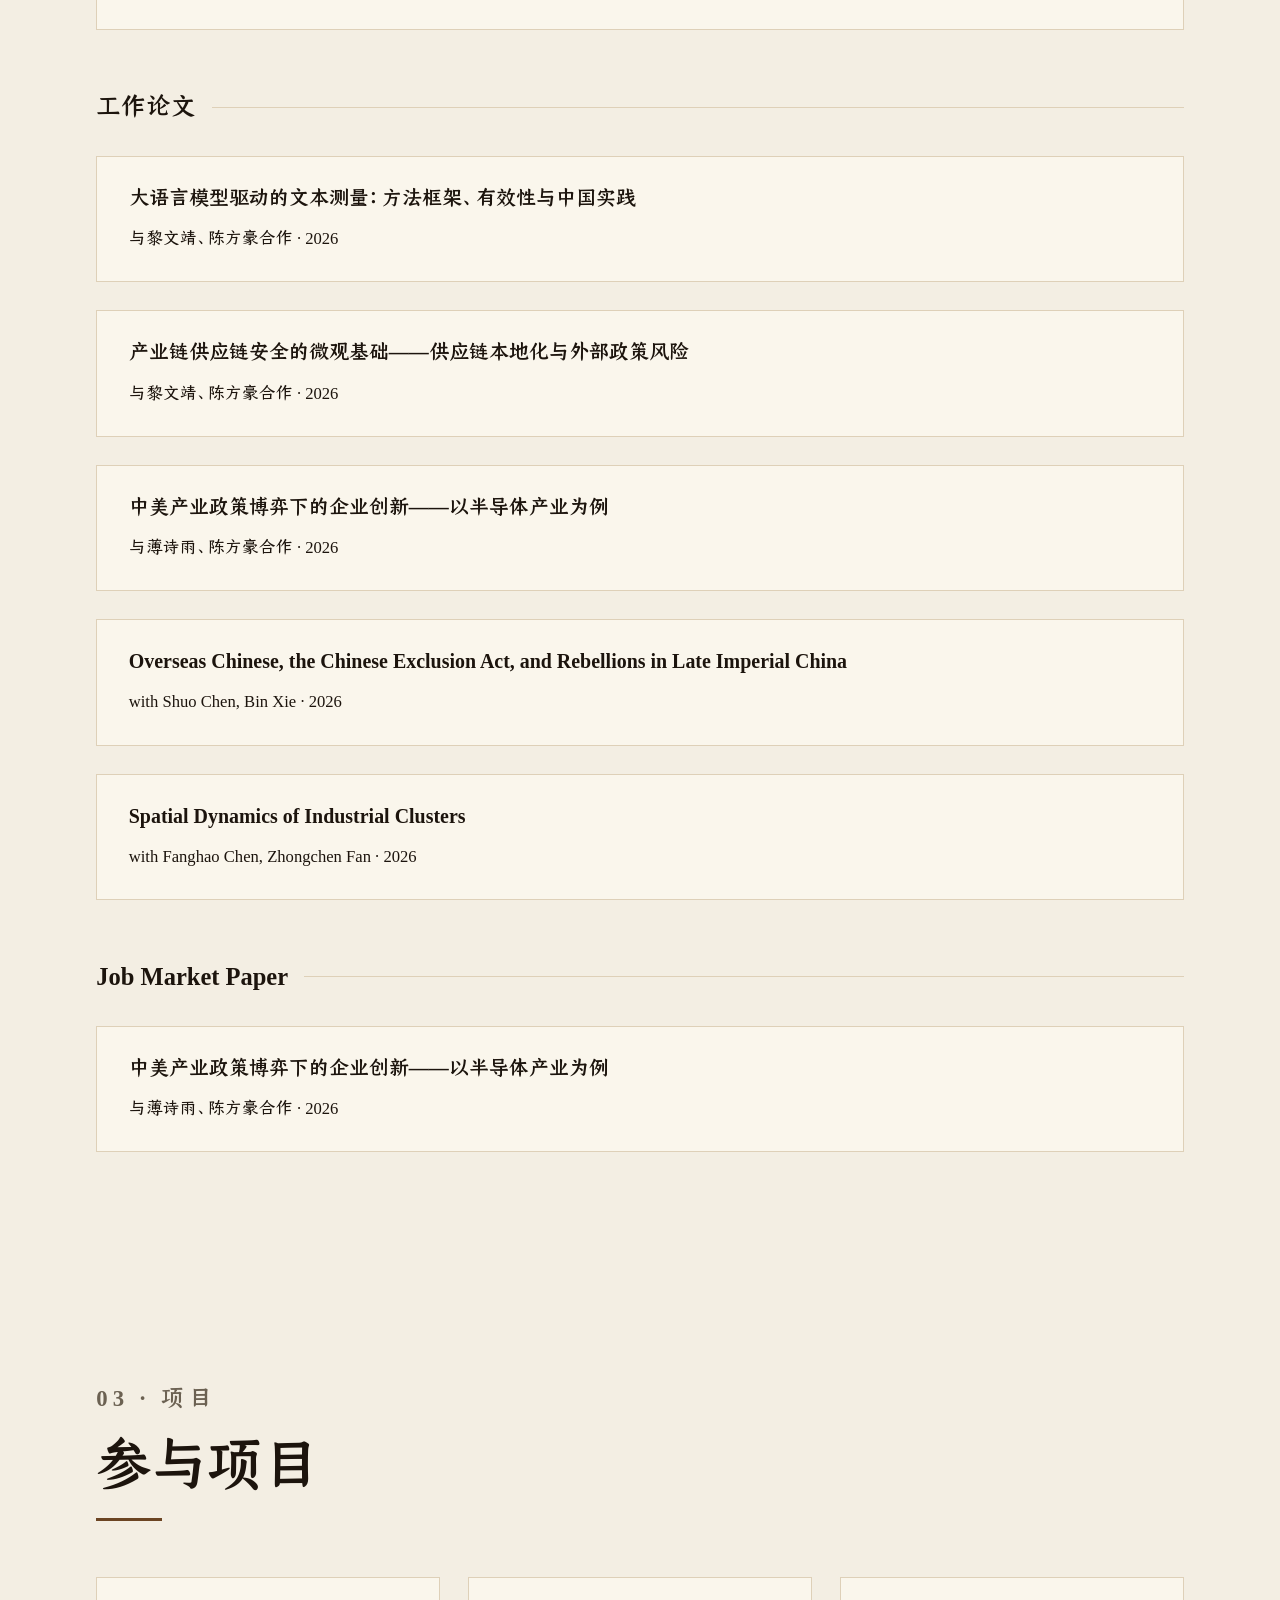
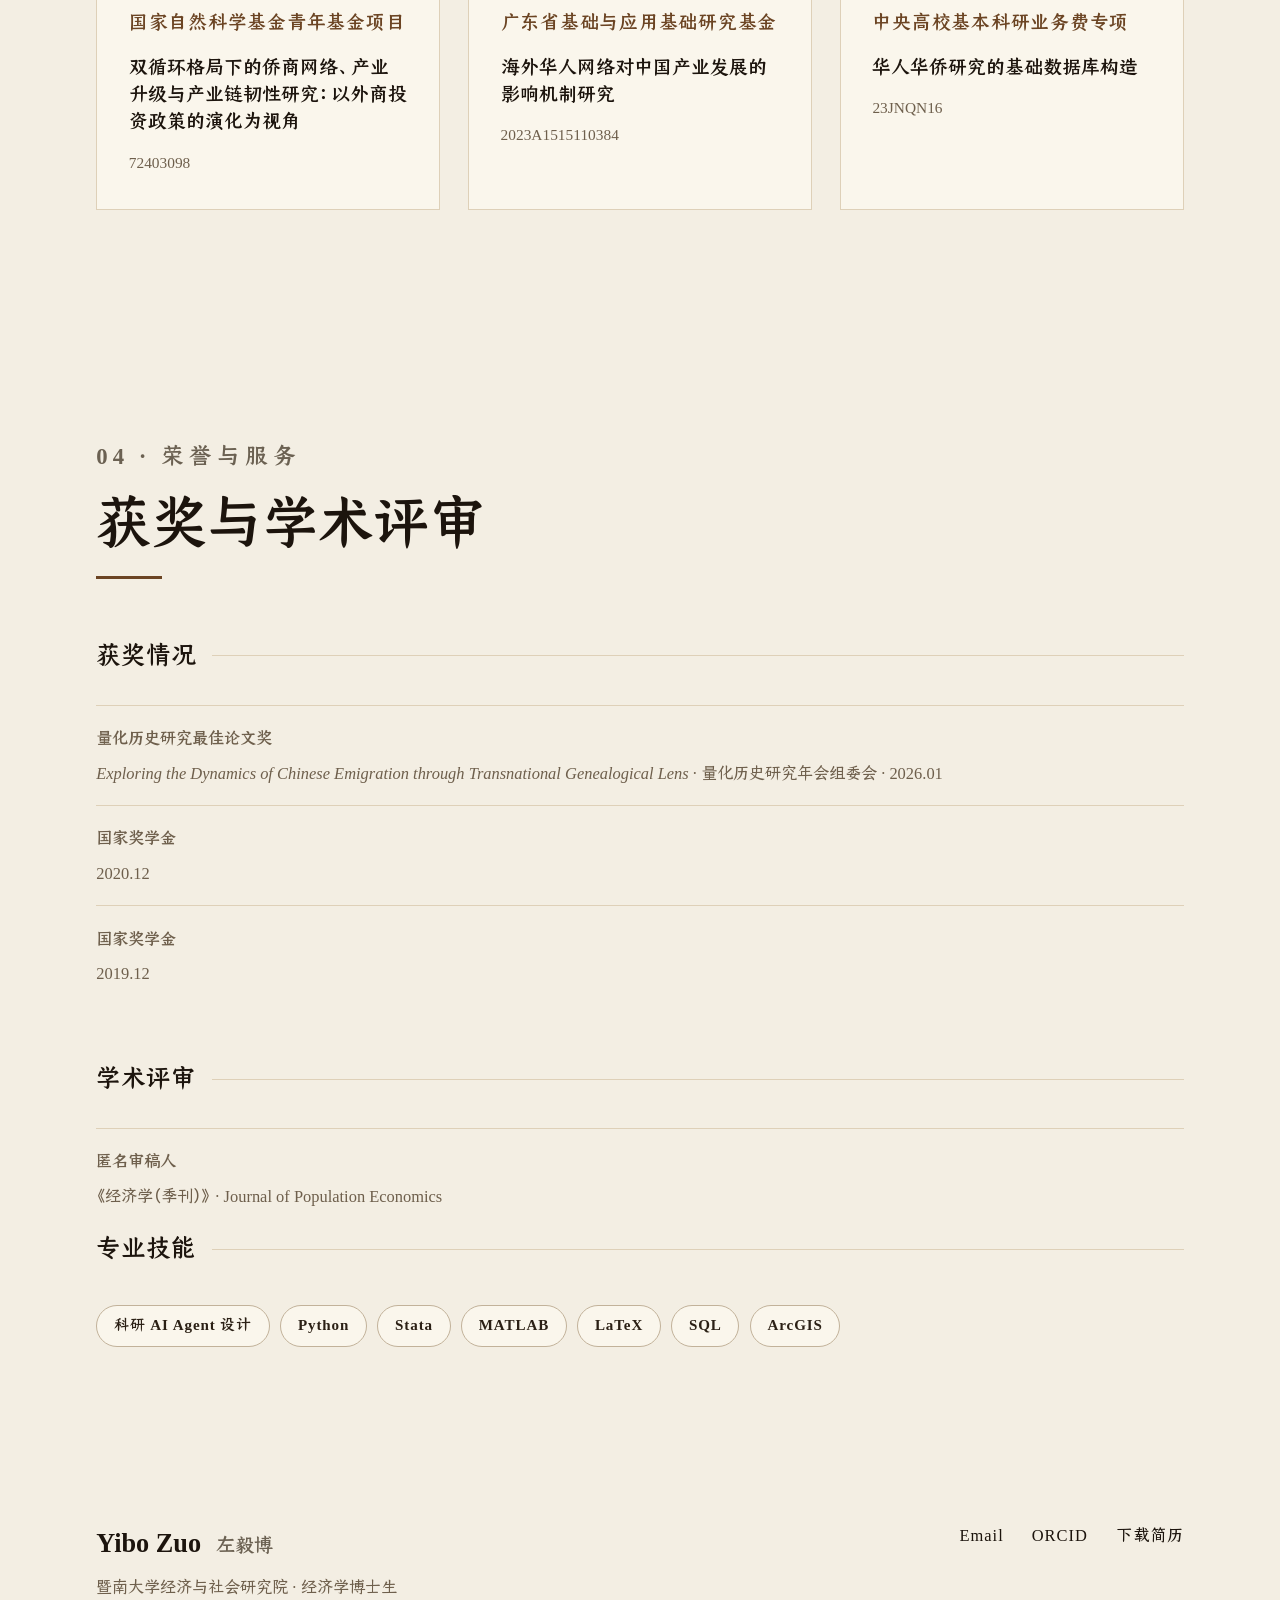
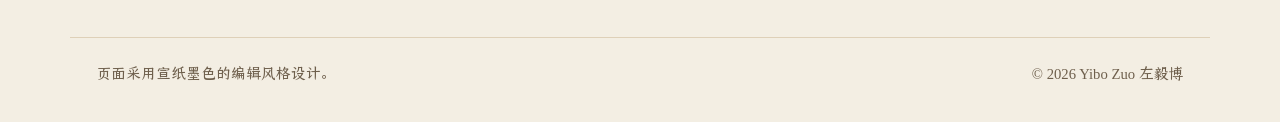
==== commit d9c44a3f: "首页背景图换成新版参考图（黑金全球学术主页英雄页），重新校准节点坐标与文字遮罩 - 新图同为1774x887，整体更亮、点阵纹理更丰富 - 用程序实测新图中北京/广州/深圳/新加坡/雅加达/悉尼/伦敦" ====
--- a/index.html
+++ b/index.html
@@ -393,6 +393,6 @@
   </div>
 </footer>
 
-<script src="assets/main.js"></script>
+<script src="assets/main.js?v=2"></script>
 </body>
 </html>
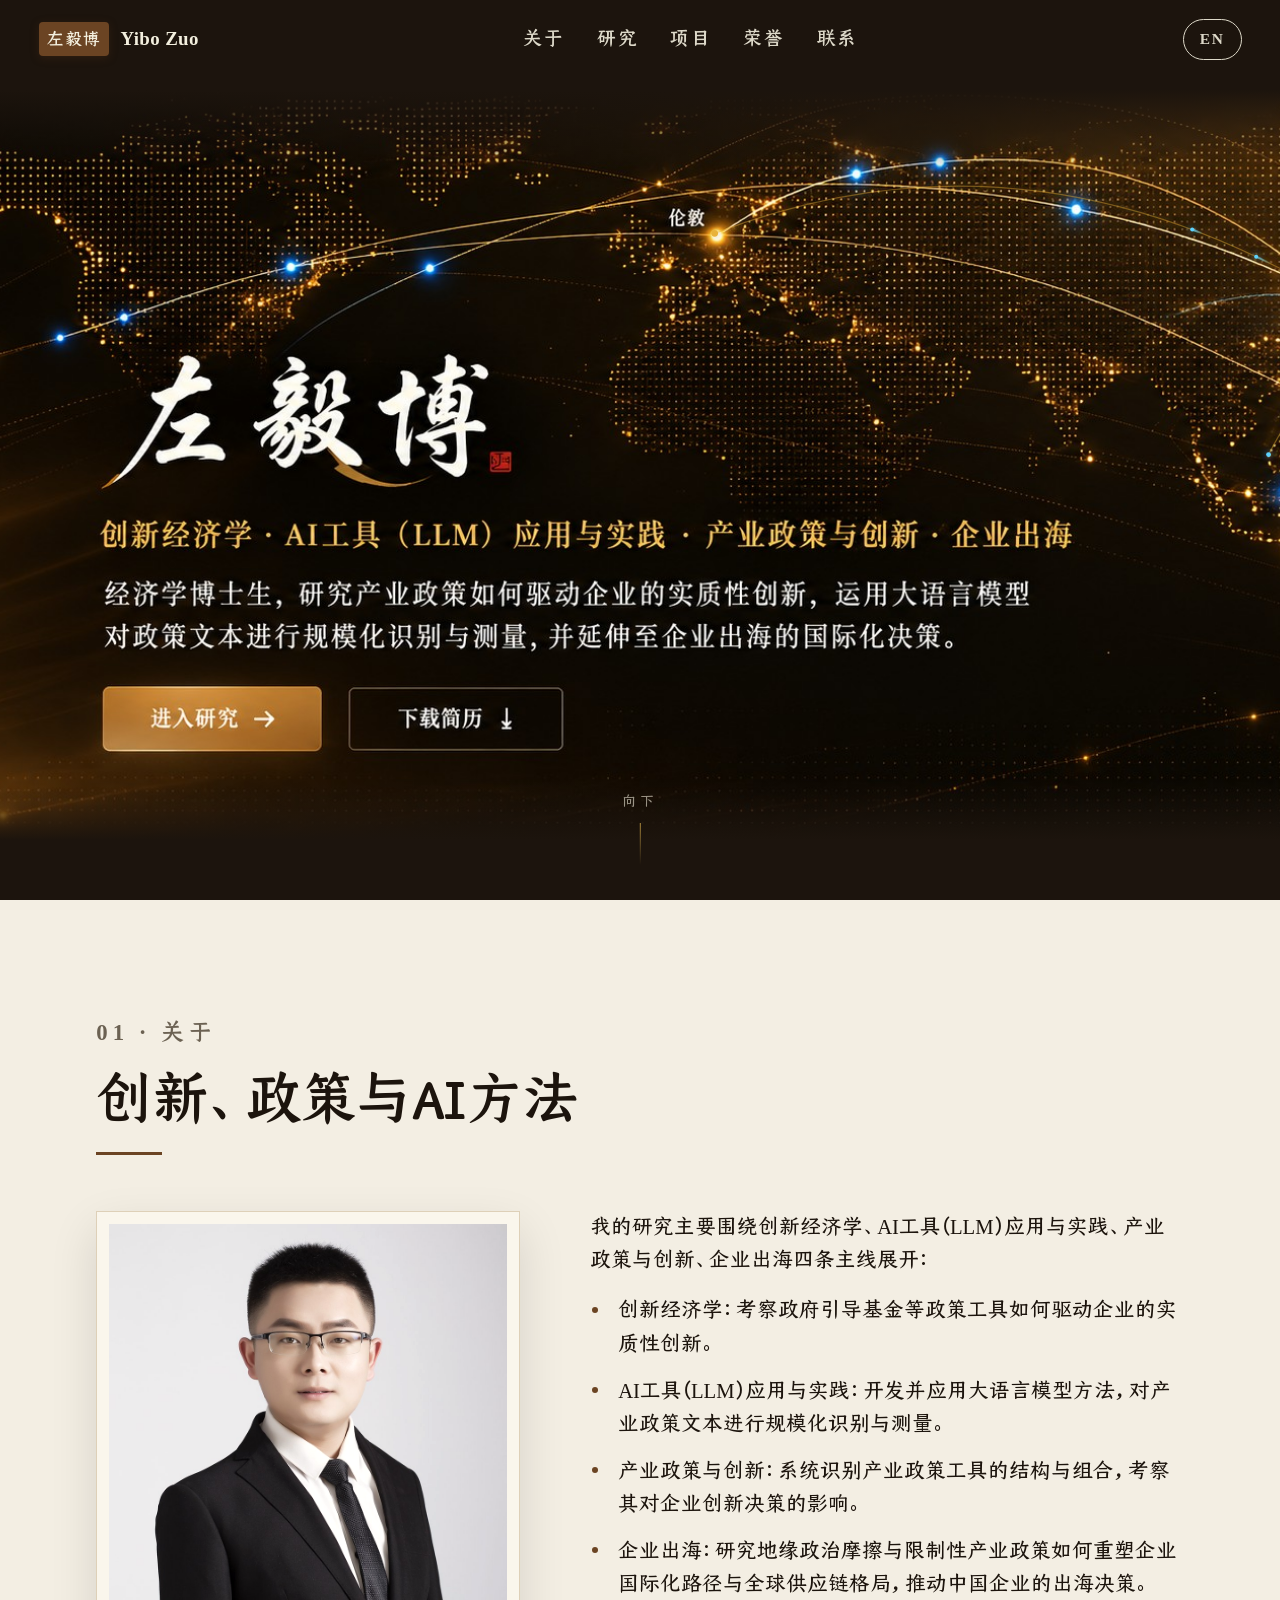
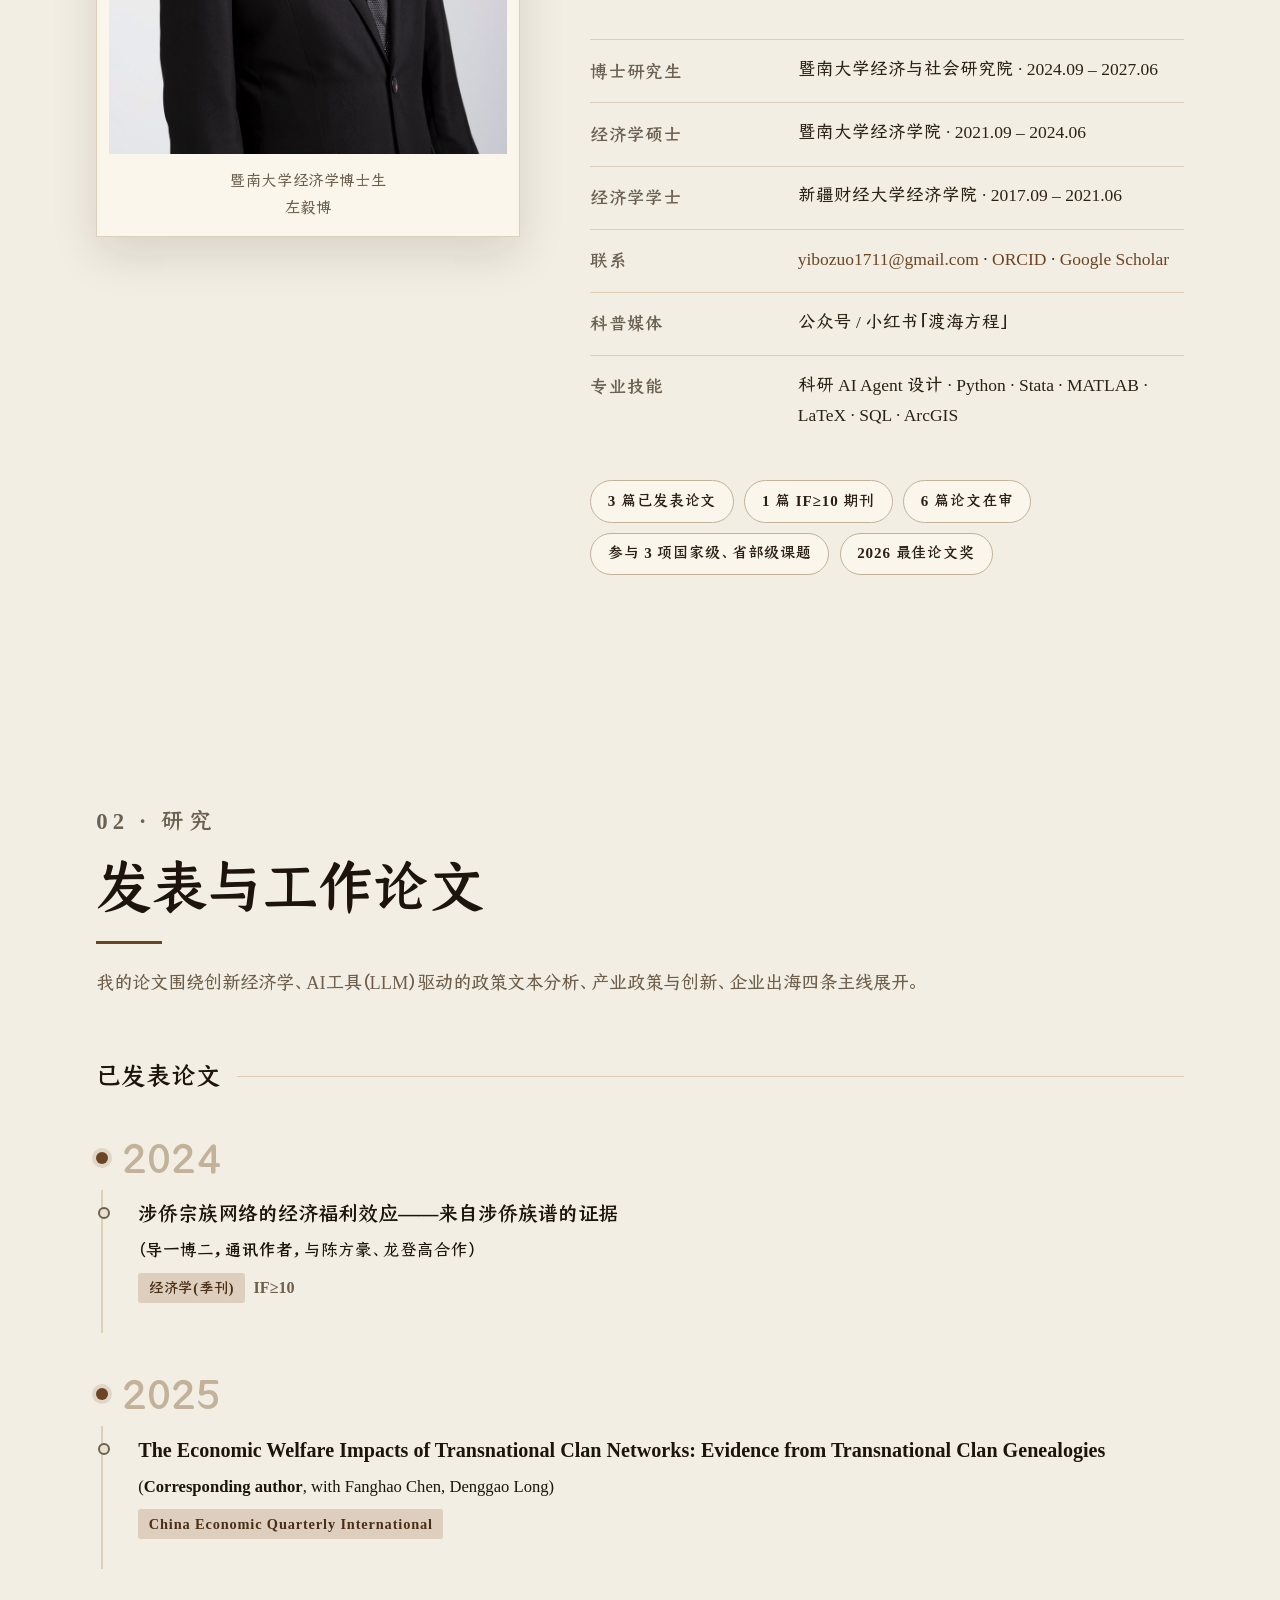
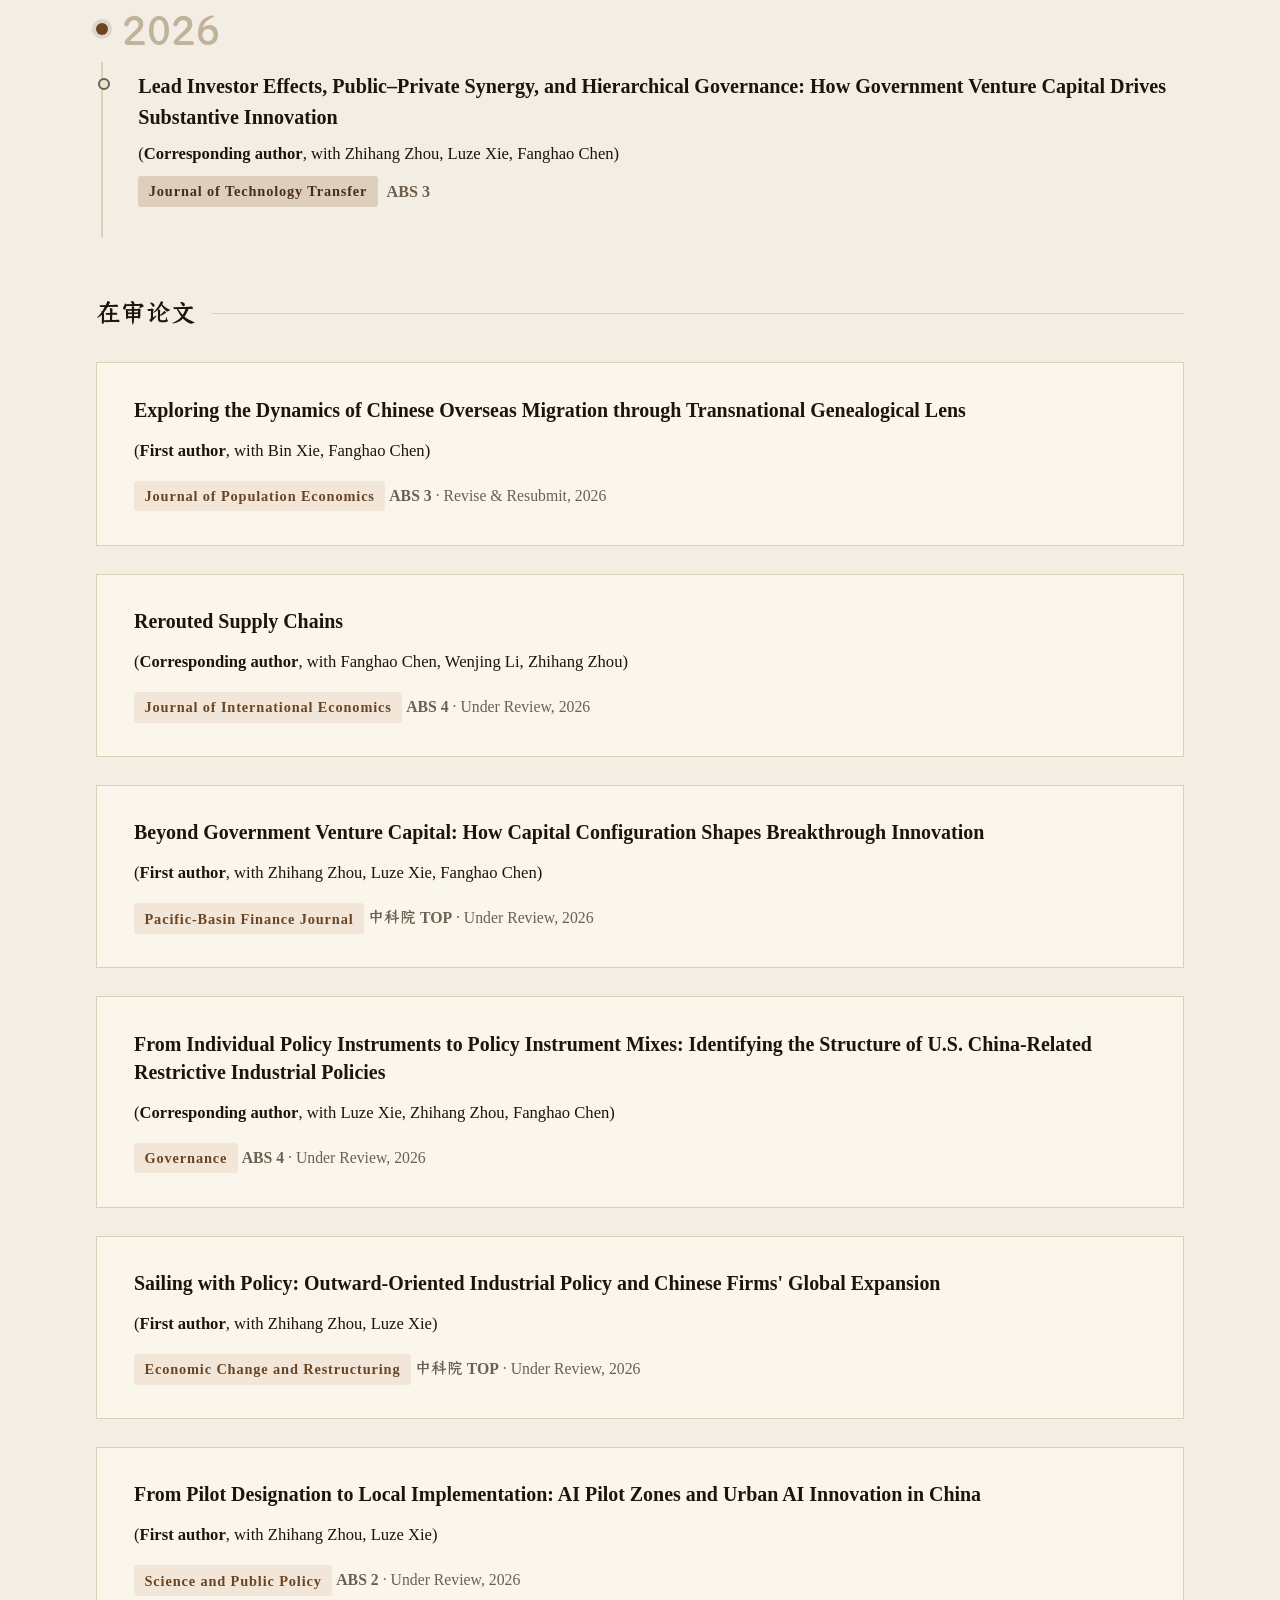
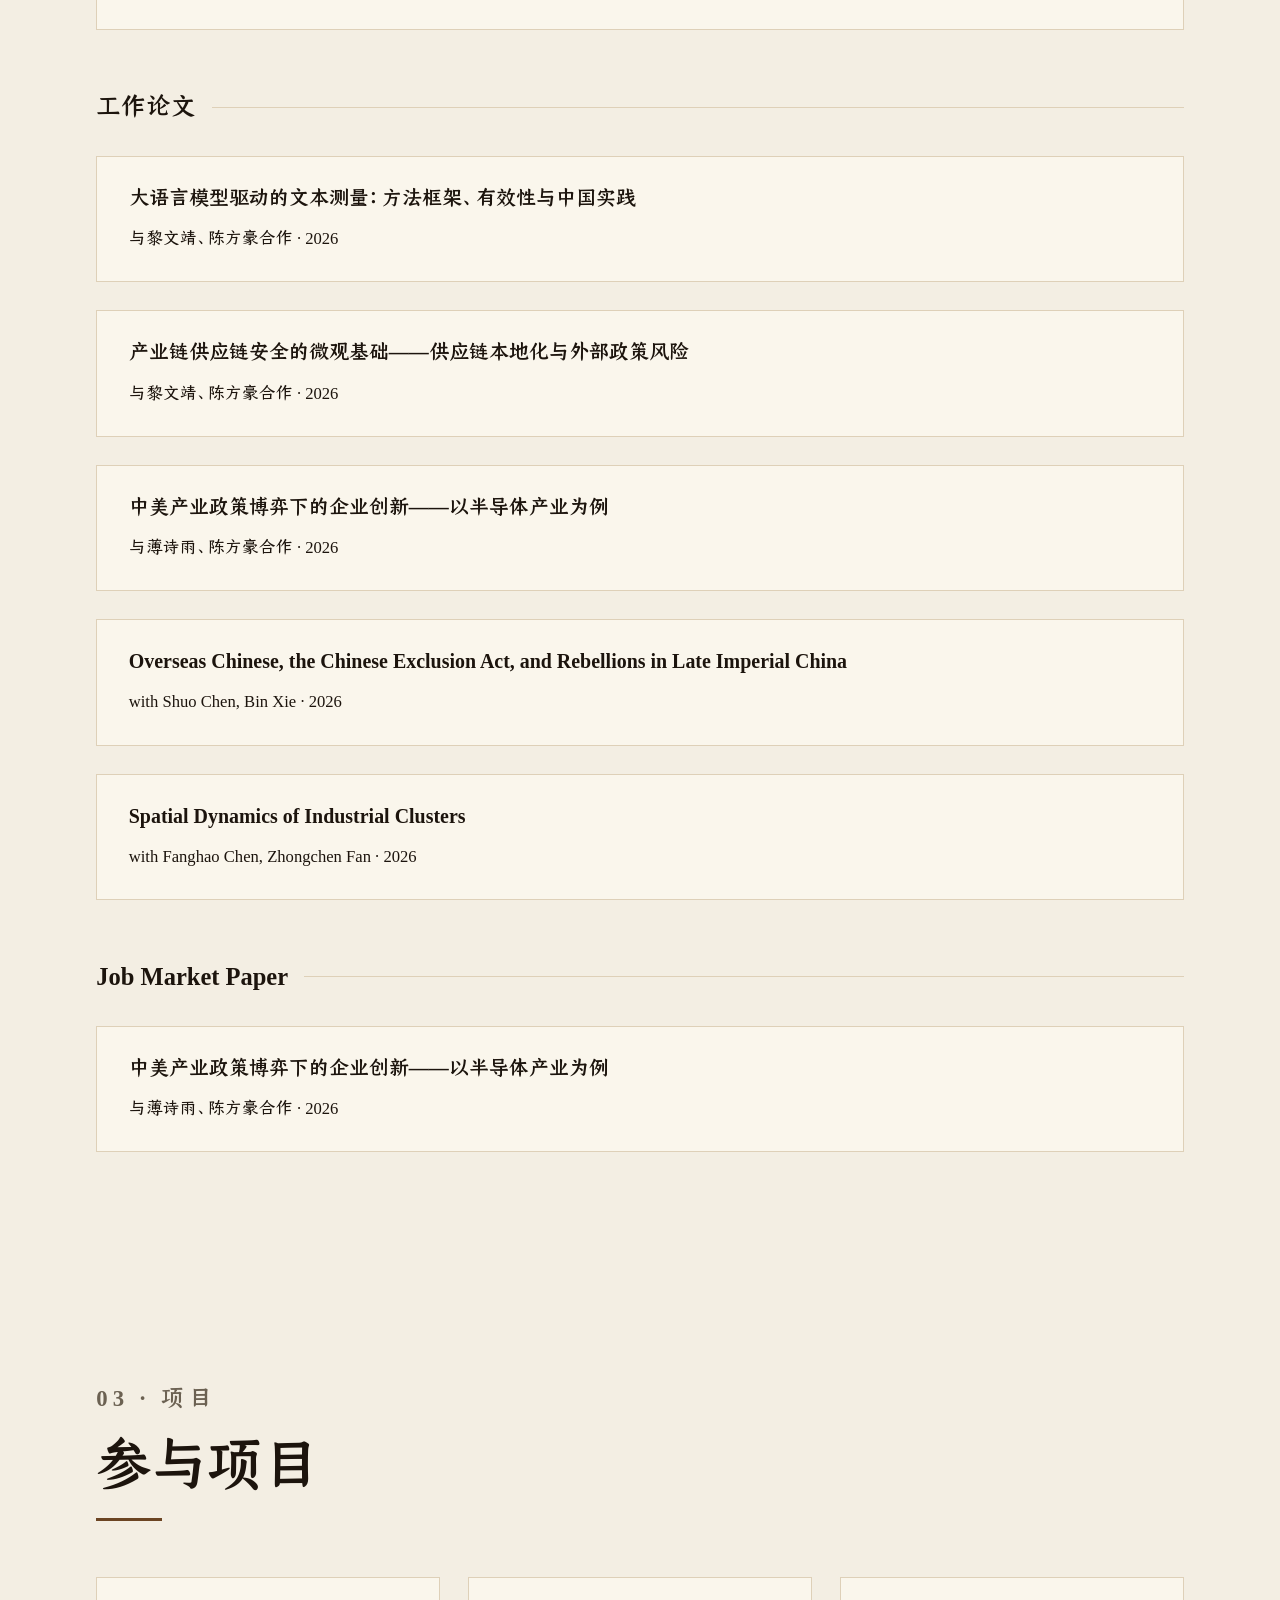
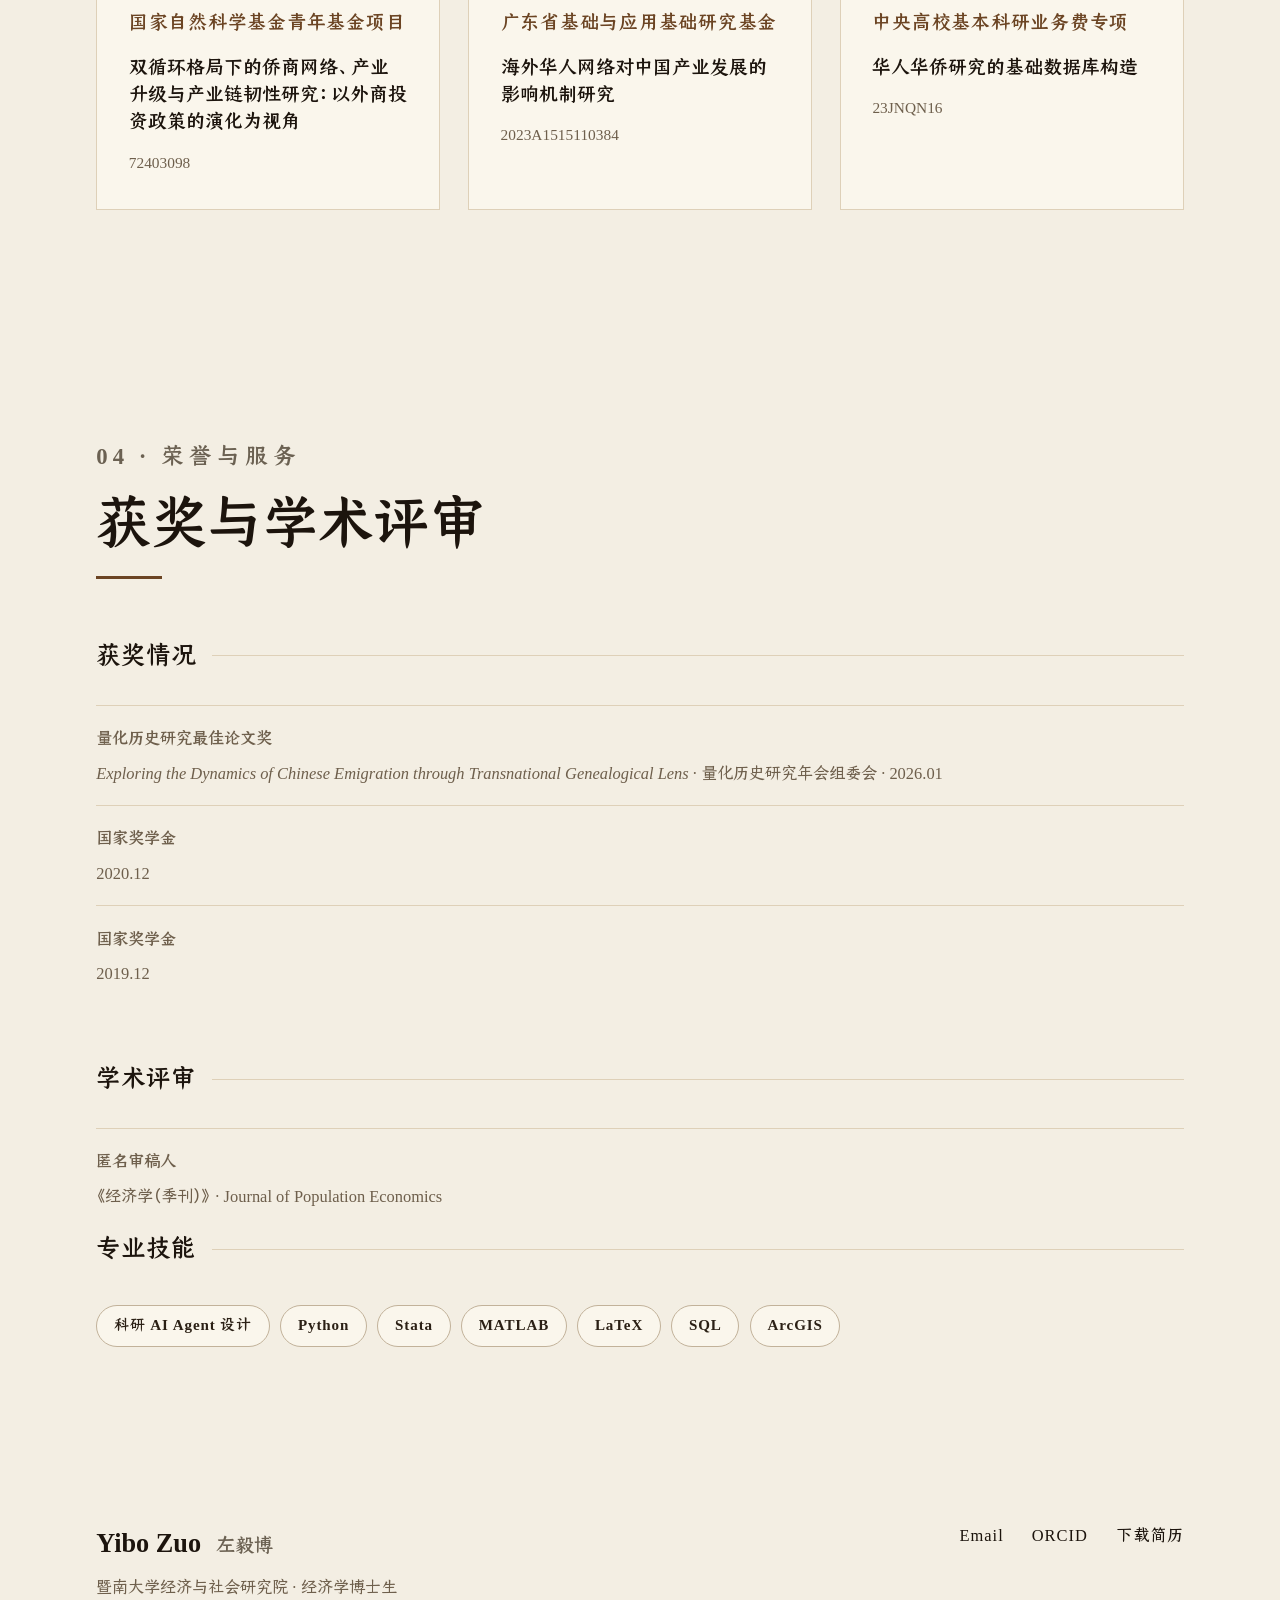
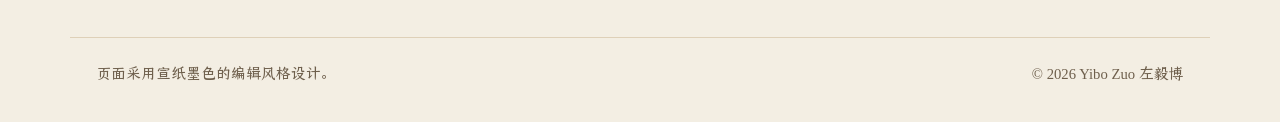
==== commit 26d7df3d: "首页改为直接使用底图自带的文字/按钮画面，仅叠加不可见的可点击按钮热区 - 移除遮罩系统：name/tagline/desc 对视觉隐藏（sr-only，保留给屏幕阅读器/SEO/语言切换），完全信任" ====
--- a/index.html
+++ b/index.html
@@ -14,7 +14,7 @@
 <meta property="og:image" content="https://zuoyibo.github.io/assets/img/avatar.jpg">
 <meta name="twitter:card" content="summary">
 <link rel="icon" href='data:image/svg+xml,%3Csvg xmlns="http://www.w3.org/2000/svg" viewBox="0 0 64 64"%3E%3Crect width="64" height="64" rx="10" fill="%236B4423"/%3E%3Ctext x="32" y="44" font-size="34" text-anchor="middle" fill="%23F3EEE3" font-family="serif" font-weight="bold"%3E左%3C/text%3E%3C/svg%3E'>
-<link rel="stylesheet" href="assets/style.css?v=27">
+<link rel="stylesheet" href="assets/style.css?v=28">
 <script type="application/ld+json">
 {
   "@context": "https://schema.org",
@@ -67,29 +67,36 @@
 <!-- ══════════ HERO ══════════ -->
 <section class="hero" id="top">
   <div class="hero-bg" aria-hidden="true"></div>
-  <div class="hero-text-mask" aria-hidden="true"></div>
   <canvas id="netCanvas" aria-hidden="true"></canvas>
-  <div class="hero-inner">
-    <h1 class="hero-name reveal">
+  <div class="hero-inner sr-only">
+    <h1 class="hero-name">
       <span class="t-en">Yibo Zuo</span>
       <span class="t-zh">左毅博</span>
     </h1>
-    <p class="hero-tagline reveal">
+    <p class="hero-tagline">
       <span class="t-en">Innovation Economics · LLM-Based Tools &amp; Practice · Industrial Policy &amp; Innovation · Firm Internationalization</span>
       <span class="t-zh">创新经济学 · AI工具（LLM）应用与实践 · 产业政策与创新 · 企业出海</span>
     </p>
-    <p class="hero-desc reveal">
+    <p class="hero-desc">
       <span class="t-en">Ph.D. Candidate in Economics studying how industrial policy drives firms' substantive innovation, using large language models to identify and measure policy text at scale, with applications to firms' global expansion.</span>
       <span class="t-zh">经济学博士生，研究产业政策如何驱动企业的实质性创新，运用大语言模型对政策文本进行规模化识别与测量，并延伸至企业出海的国际化决策。</span>
     </p>
-    <div class="hero-cta reveal">
-      <a class="btn btn-solid" href="#research">
-        <span class="t-en">Explore Research</span><span class="t-zh">进入研究</span><span class="btn-arrow">→</span>
+    <div class="hero-cta-mobile">
+      <a href="#research">
+        <span class="t-en">Explore Research</span><span class="t-zh">进入研究</span>
       </a>
-      <a class="btn btn-ghost" href="assets/简历_左毅博_哈工深.pdf" target="_blank" rel="noopener">
-        <span class="t-en">Download CV</span><span class="t-zh">下载简历</span><span class="btn-arrow">↓</span>
+      <a href="assets/简历_左毅博_哈工深.pdf" target="_blank" rel="noopener">
+        <span class="t-en">Download CV</span><span class="t-zh">下载简历</span>
       </a>
     </div>
+  </div>
+  <div class="hero-cta-overlay" aria-hidden="false">
+    <a class="hero-hit" id="heroCtaResearch" href="#research">
+      <span class="t-en">Explore Research</span><span class="t-zh">进入研究</span>
+    </a>
+    <a class="hero-hit" id="heroCtaCV" href="assets/简历_左毅博_哈工深.pdf" target="_blank" rel="noopener">
+      <span class="t-en">Download CV</span><span class="t-zh">下载简历</span>
+    </a>
   </div>
   <a class="hero-scroll" href="#about" aria-label="Scroll down">
     <span class="t-en">Scroll</span><span class="t-zh">向下</span>
--- a/assets/style.css
+++ b/assets/style.css
@@ -171,7 +171,12 @@
   inset: 0;
   background-image: url("img/hero-cover.jpg");
   background-repeat: no-repeat;
-  background-position: center right;
+  /* 30% (not "right") keeps the name/buttons column — which sits around
+     the image's own 10-40% width, not its center — in view across common
+     16:9/16:10 laptop ratios, not just the ~2:1 ratio the image was
+     authored at. See HERO_POS_X in main.js: the canvas/button-hit math
+     must mirror this exact value. */
+  background-position: 30% center;
   background-size: cover;
 }
 /* Nav/button safety bars: full-width, since the nav and scroll-cue span
@@ -182,27 +187,37 @@
   inset: 0;
   background:
     linear-gradient(180deg, var(--ink) 0, var(--ink) 90px, transparent 170px),
-    linear-gradient(0deg, var(--ink) 0, var(--ink) 150px, transparent 250px);
-}
-/* Text-safety mask: a pixel mask baked in hero-cover.jpg's own 1774x887
-   coordinate space (solid over where that image's own text/UI pixels are,
-   fading out beyond), sized with the exact same background-size:cover;
-   background-position:center right as .hero-bg. Because it goes through
-   the identical cover-fit transform, it tracks the backdrop image's own
-   content at any viewport size — unlike a mask sized from .hero-inner's
-   independently-centered CSS box, which only coincidentally lined up at
-   one viewport width and left gaps/ghosting at others. */
-.hero-text-mask {
-  position: absolute;
-  inset: 0;
-  z-index: 1;
-  pointer-events: none;
-  background-image: url("img/hero-text-mask.png");
-  background-repeat: no-repeat;
-  background-position: center right;
-  background-size: cover;
+    linear-gradient(0deg, var(--ink) 0, var(--ink) 60px, transparent 120px);
 }
 #netCanvas { position: absolute; inset: 0; width: 100%; height: 100%; z-index: 1; }
+
+/* Screen-reader-only: the name/tagline/desc live in the DOM for
+   accessibility, SEO, and language switching, but hero-cover.jpg already
+   renders that content visually (baked in), so we don't paint it twice. */
+.sr-only {
+  position: absolute !important;
+  width: 1px !important; height: 1px !important;
+  padding: 0 !important; margin: -1px !important;
+  overflow: hidden !important;
+  clip: rect(0, 0, 0, 0) !important;
+  white-space: nowrap !important;
+  border: 0 !important;
+}
+
+/* CTA hit-areas: invisible, positioned by JS (see main.js) to sit exactly
+   over the "进入研究"/"下载简历" buttons already drawn into hero-cover.jpg,
+   using the same cover-fit math as the canvas overlay. Real, accessible
+   links — just visually blended with the backdrop art instead of redrawn. */
+.hero-cta-overlay { position: absolute; inset: 0; z-index: 2; }
+.hero-hit {
+  position: absolute;
+  display: block;
+  color: transparent;
+  border-radius: 4px;
+  transition: background .2s;
+}
+.hero-hit:hover, .hero-hit:focus-visible { background: rgba(255,255,255,.1); }
+.hero-hit:focus-visible { outline: 1px solid rgba(243,239,222,.6); outline-offset: 2px; }
 
 .hero-inner {
   position: relative;
@@ -252,29 +267,6 @@
   letter-spacing: .06em;
   color: rgba(243,239,222,.72);
 }
-.hero-cta { margin-top: 2.6rem; display: flex; gap: 1rem; flex-wrap: wrap; }
-.btn {
-  display: inline-block;
-  text-decoration: none;
-  font-size: .95rem;
-  font-weight: 600;
-  letter-spacing: .1em;
-  padding: .95rem 2.1rem;
-  border-radius: 3px;
-  transition: transform .25s, background .25s, border-color .25s, box-shadow .25s;
-}
-.btn-solid {
-  background: var(--brand);
-  color: var(--cream);
-  border: 1px solid var(--brand);
-  box-shadow: 0 6px 24px rgba(74,46,23,.4);
-}
-.btn-solid:hover { background: var(--brand-deep); transform: translateY(-2px); box-shadow: 0 10px 30px rgba(74,46,23,.5); }
-.btn-arrow { display: inline-block; margin-left: .5em; transition: transform .25s; }
-.btn-solid:hover .btn-arrow { transform: translateX(4px); }
-.btn-ghost:hover .btn-arrow { transform: translateY(2px); }
-.btn-ghost { border: 1px solid rgba(243,239,222,.38); color: var(--cream); background: transparent; }
-.btn-ghost:hover { background: rgba(243,239,222,.08); border-color: var(--cream); transform: translateY(-2px); }
 .hero-scroll {
   position: absolute;
   left: 50%; bottom: 2rem;
@@ -522,17 +514,70 @@
   .nav-name { display: none; }
   .sec-note { white-space: normal; }
   /* At narrow/tall aspect ratios, background-size:cover crops hero-cover.jpg
-     very differently from the ~2:1 landscape ratio it was authored for —
-     the text-safety mask (sized via the same cover-fit transform) ends up
-     covering only a sliver of the viewport, letting baked city labels
-     bleed into the live text. Fall back to a solid, non-image scrim here:
-     reliable legibility matters more than seeing the map through the text
-     column on a phone, and the canvas glow/arcs still read fine above it. */
-  .hero-text-mask {
-    background-image: none;
-    background: linear-gradient(90deg, var(--ink) 0%, var(--ink) 70%, rgba(28,20,13,.85) 85%, rgba(28,20,13,.5) 100%);
+     very differently from the ~2:1 landscape ratio it was authored for — the
+     whole left column (name/tagline/desc/buttons, baked into the image) gets
+     cropped off-screen entirely, taking the invisible CTA hit-areas with it.
+     Below this breakpoint we stop relying on the backdrop for that content:
+     restore the live text as real, visible, independently-laid-out HTML
+     (not tied to the image's crop), with its own scrim and styled buttons,
+     and hide the image-positioned hit-area overlay. */
+  .hero-inner {
+    position: relative !important;
+    width: 100% !important; height: auto !important;
+    max-width: 1140px;
+    margin: 0 auto !important;
+    padding: 7rem 1.5rem 5rem !important;
+    overflow: visible !important;
+    clip: auto !important;
+    white-space: normal !important;
+    color: var(--cream);
   }
-}
+  .hero-inner::before {
+    content: '';
+    position: absolute;
+    inset: -1.5rem -1.5rem -1.5rem -1.5rem;
+    z-index: -1;
+    background: linear-gradient(180deg, var(--ink) 0%, var(--ink) 100%);
+  }
+  .hero-cta-overlay { display: none; }
+  .hero-cta-mobile { display: flex; }
+}
+/* hero-cover.jpg has no English variant of its baked-in text, so EN mode
+   always uses the live fallback too, regardless of viewport width. */
+body[data-lang="en"] .hero-inner {
+  position: relative !important;
+  width: 100% !important; height: auto !important;
+  max-width: 1140px;
+  margin: 0 auto !important;
+  padding: 7rem 1.5rem 5rem !important;
+  overflow: visible !important;
+  clip: auto !important;
+  white-space: normal !important;
+  color: var(--cream);
+}
+body[data-lang="en"] .hero-inner::before {
+  content: '';
+  position: absolute;
+  inset: -1.5rem -1.5rem -1.5rem -1.5rem;
+  z-index: -1;
+  background: linear-gradient(180deg, var(--ink) 0%, var(--ink) 100%);
+}
+body[data-lang="en"] .hero-cta-overlay { display: none; }
+body[data-lang="en"] .hero-cta-mobile { display: flex; }
+.hero-cta-mobile {
+  margin-top: 2.6rem; display: none; gap: 1rem; flex-wrap: wrap;
+}
+.hero-cta-mobile a {
+  display: inline-block;
+  text-decoration: none;
+  font-size: .95rem;
+  font-weight: 600;
+  letter-spacing: .1em;
+  padding: .9rem 1.8rem;
+  border-radius: 3px;
+}
+.hero-cta-mobile a:first-child { background: var(--brand); color: var(--cream); border: 1px solid var(--brand); }
+.hero-cta-mobile a:last-child { border: 1px solid rgba(243,239,222,.4); color: var(--cream); }
 @media (max-width: 560px) {
   .about-facts li { grid-template-columns: 1fr; gap: .2rem; }
   .nav-links a[href="#projects"], .nav-links a[href="#honors"] { display: none; }
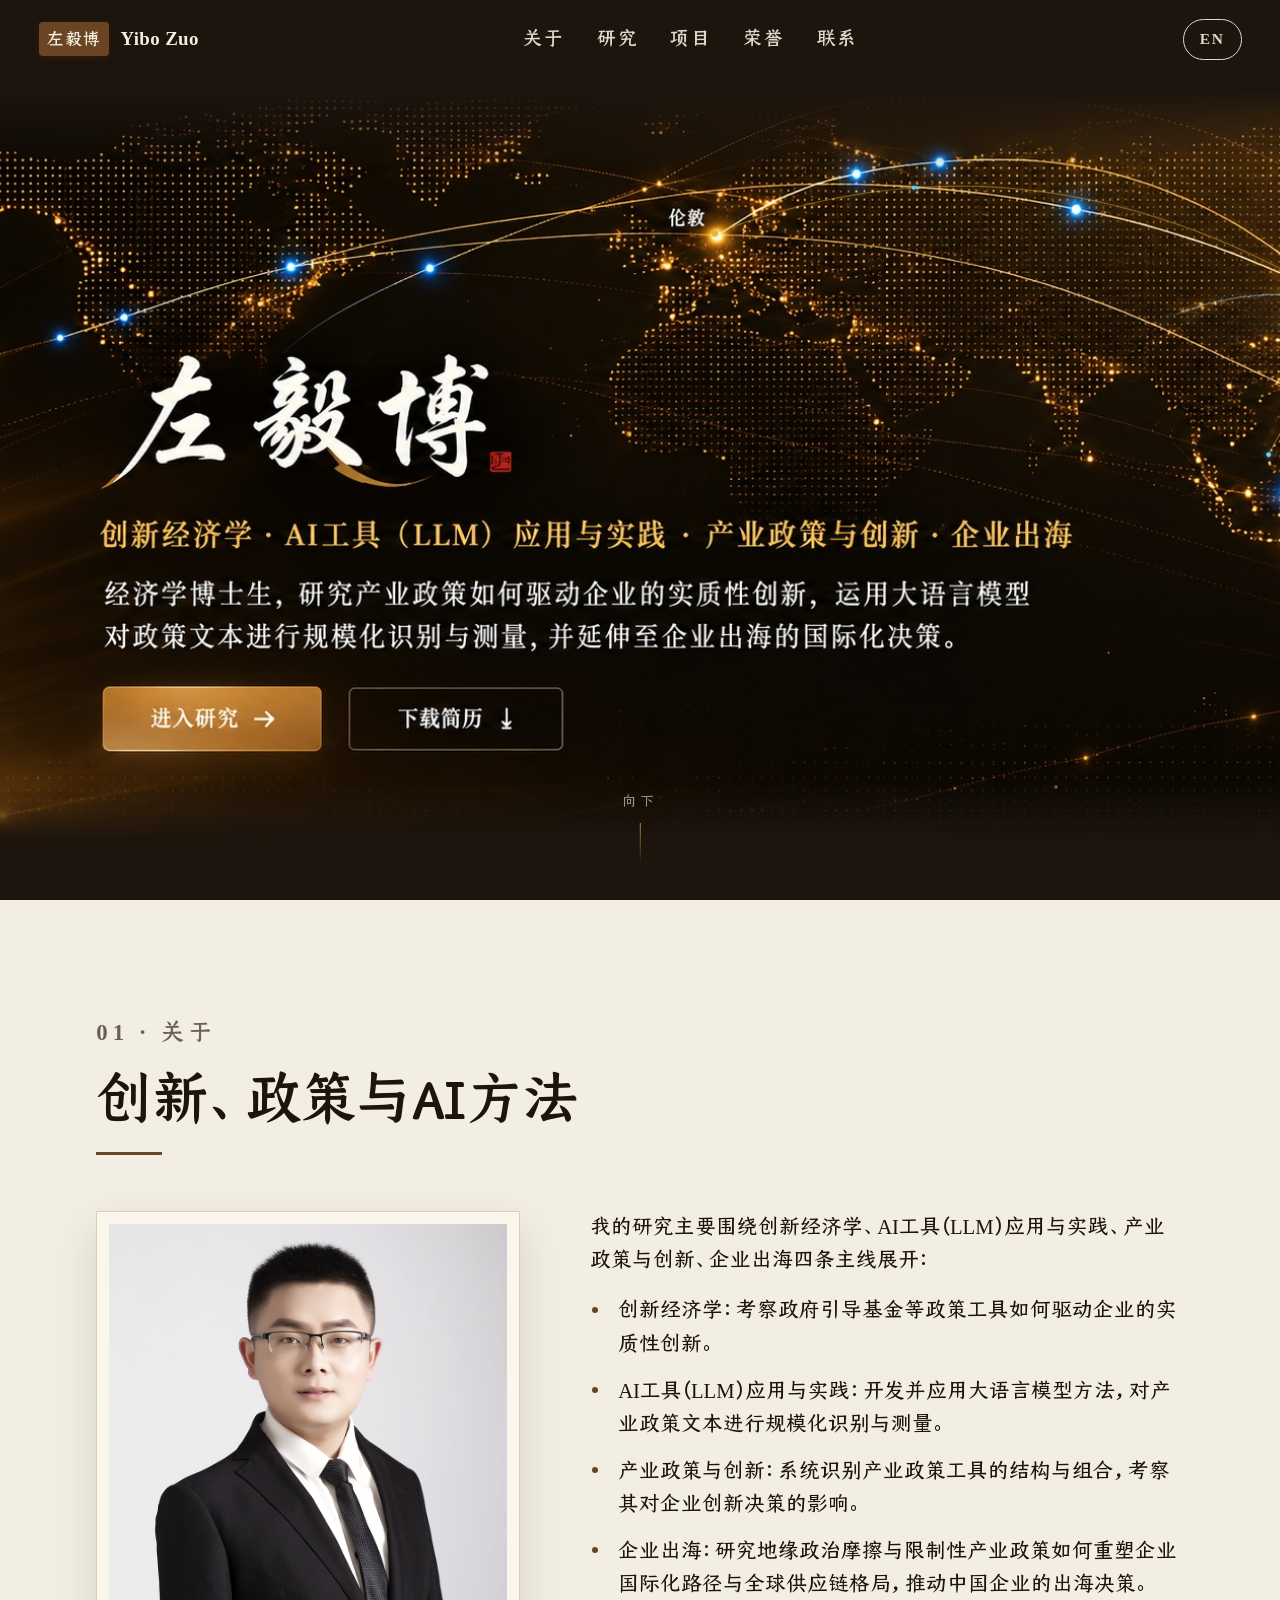
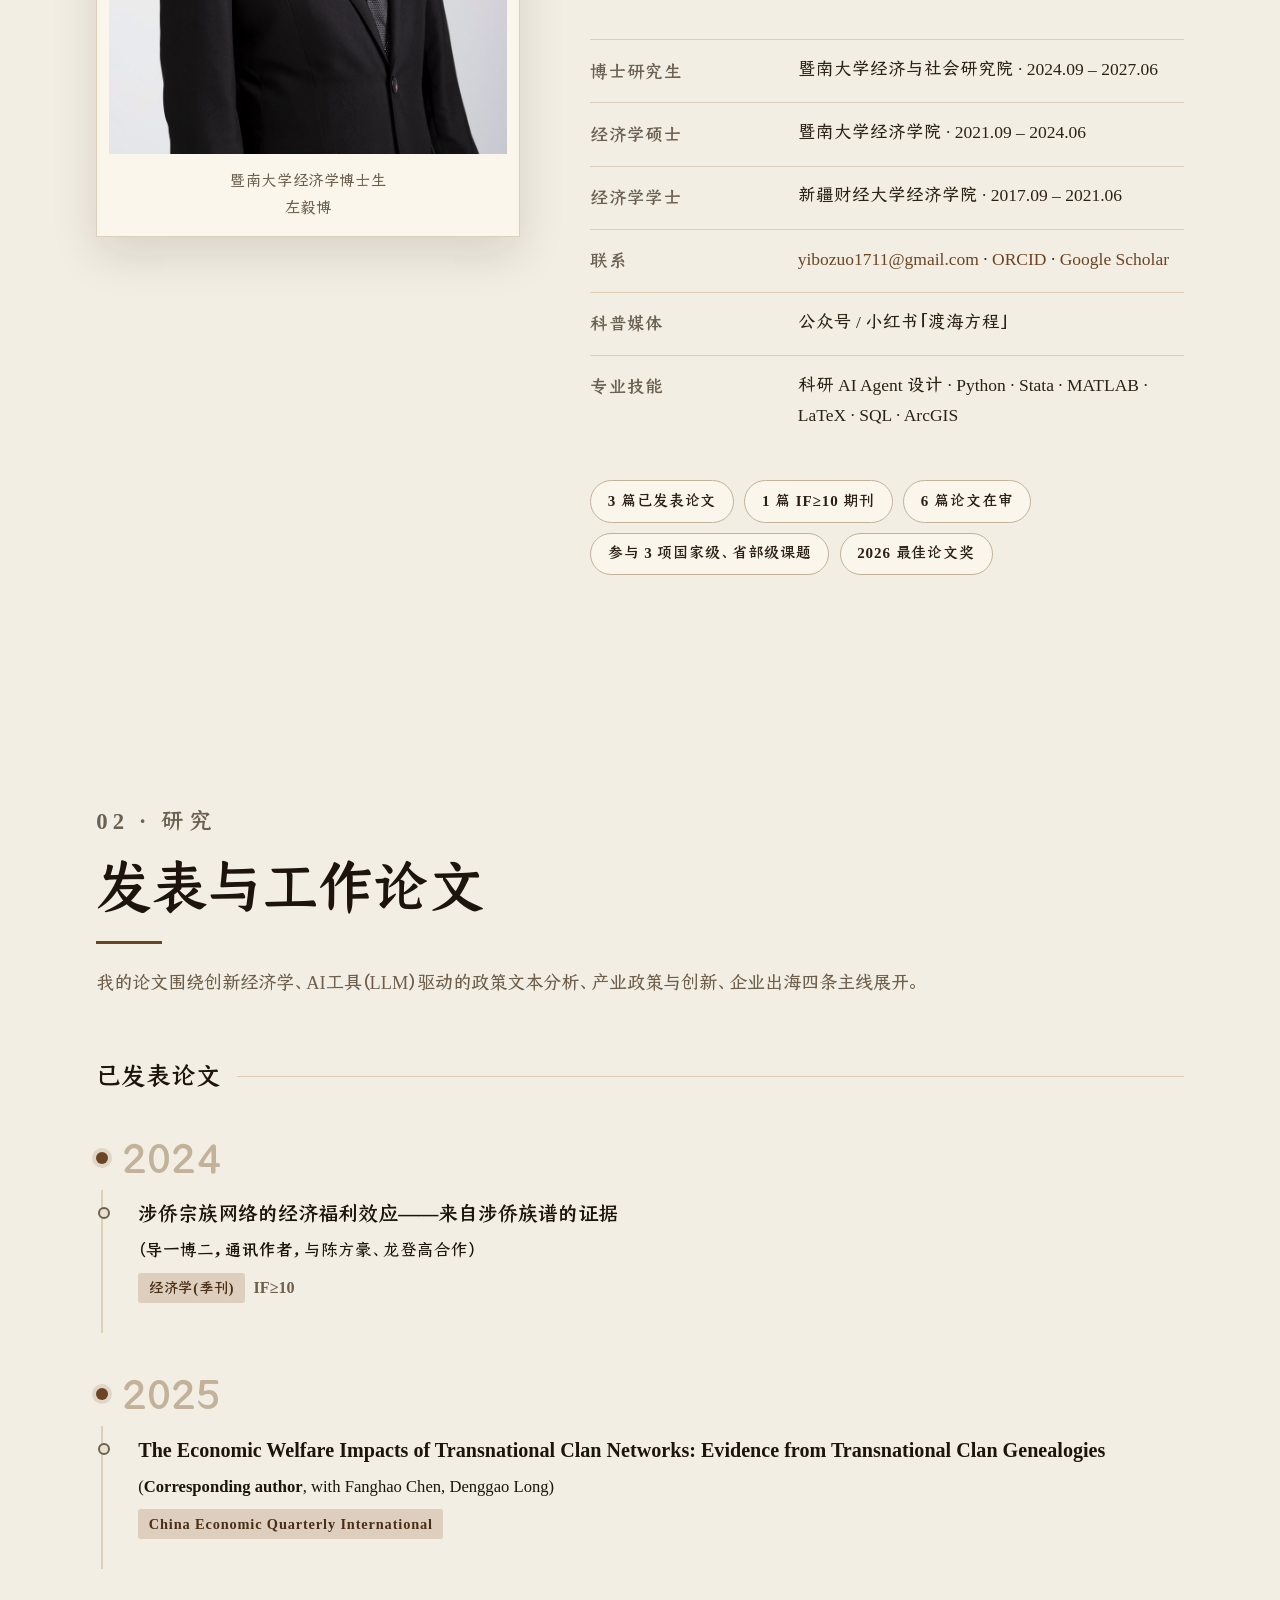
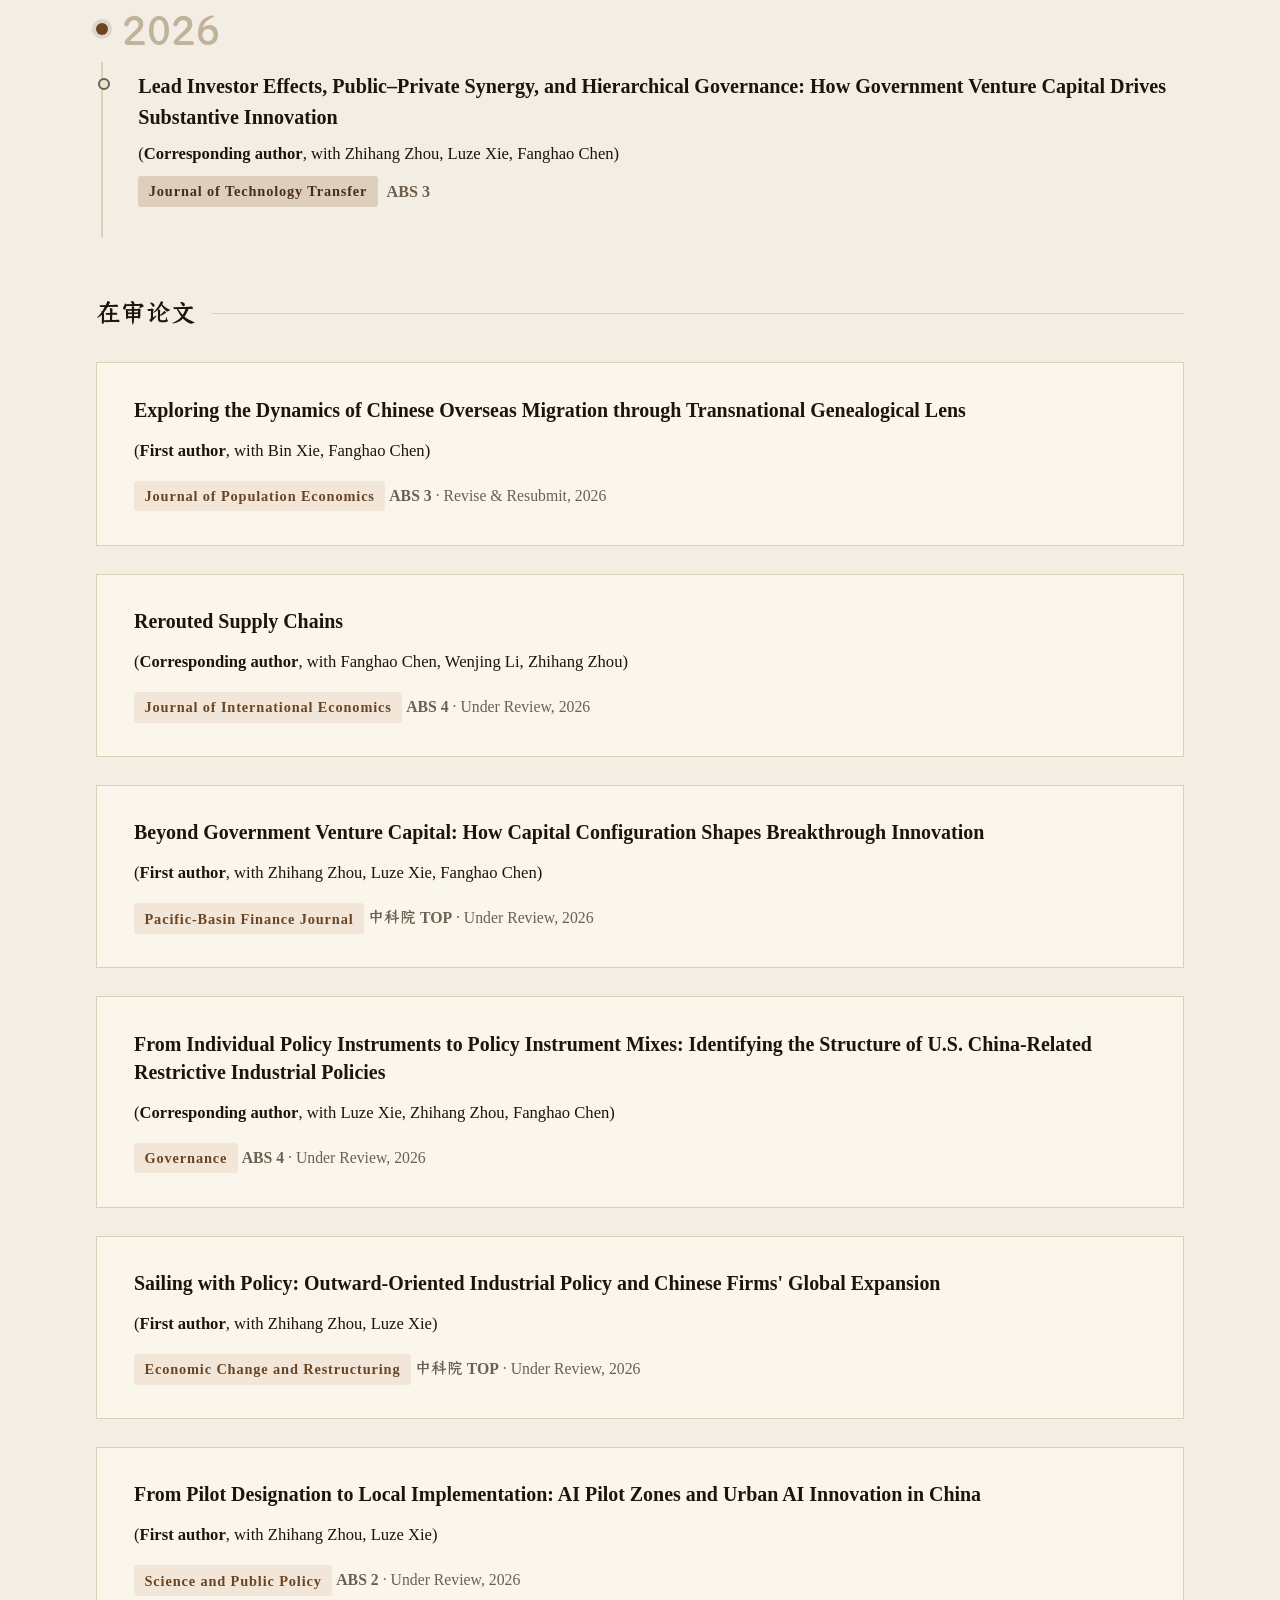
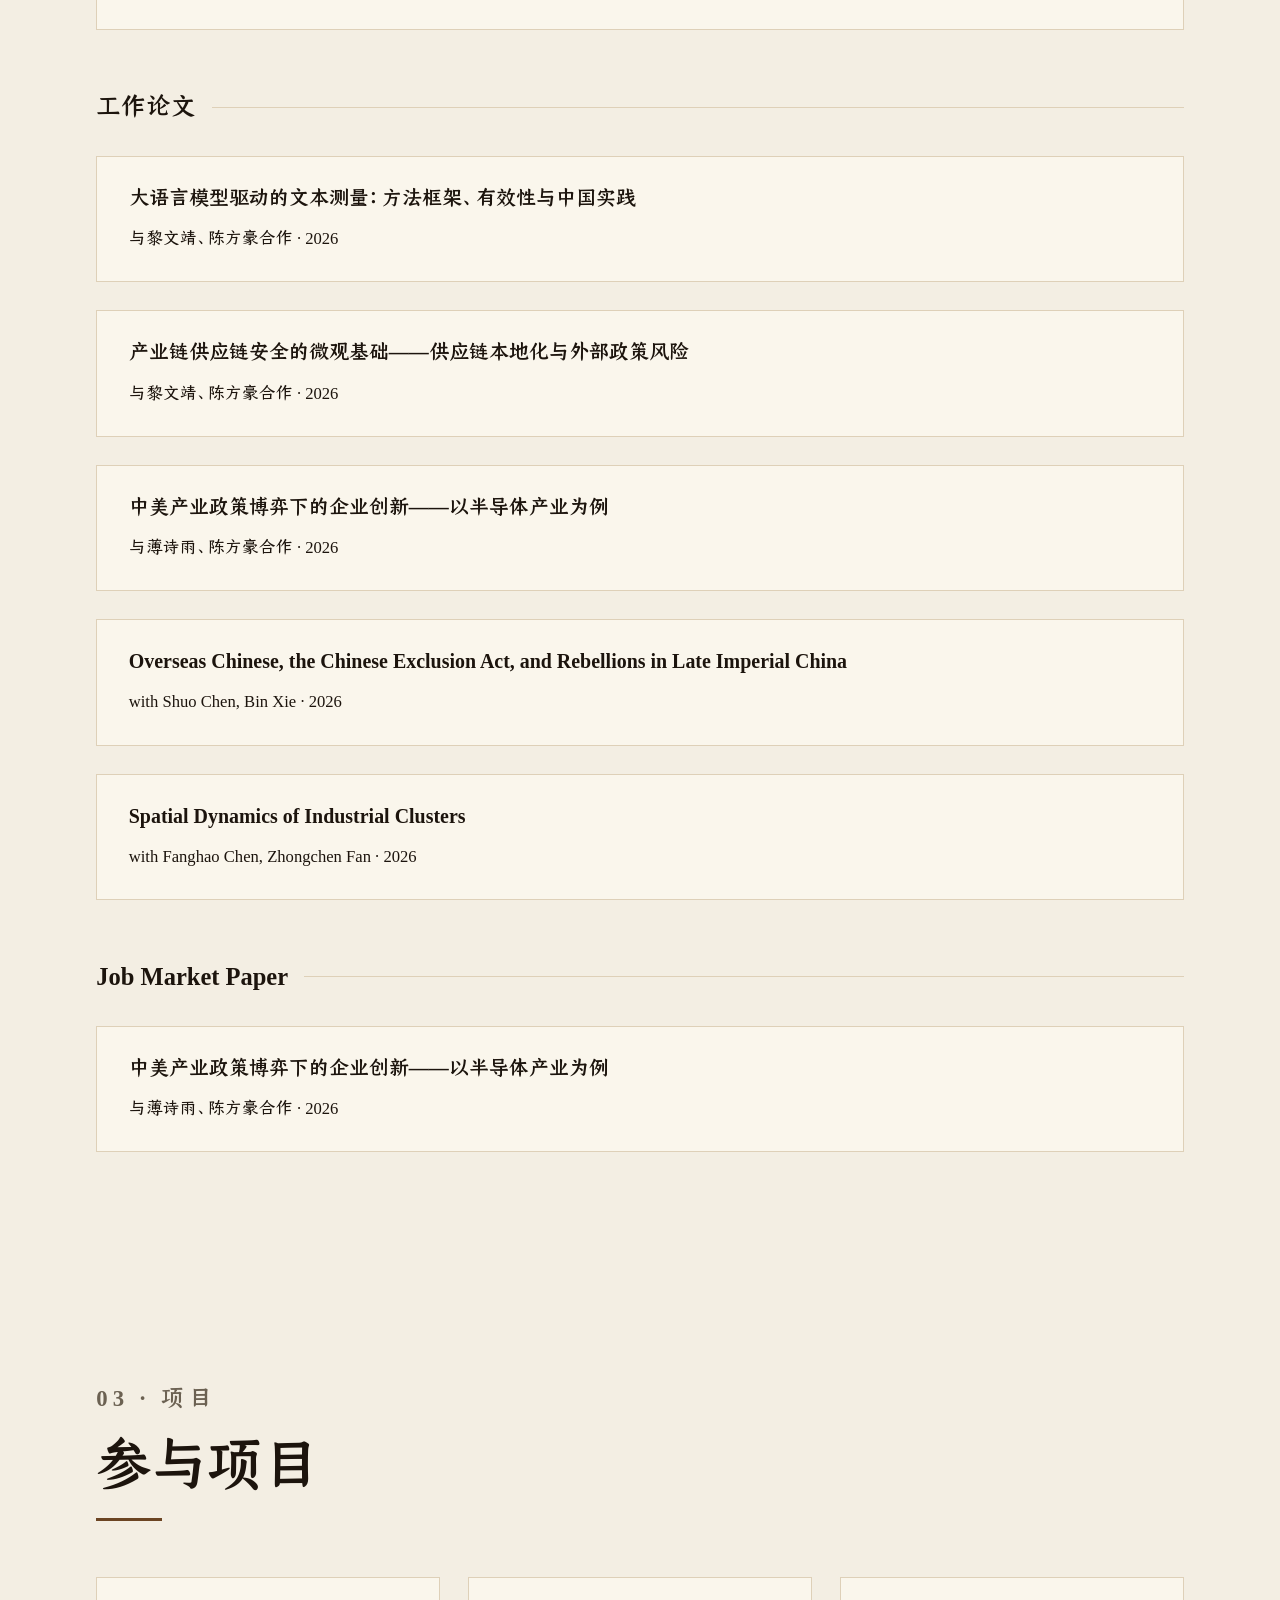
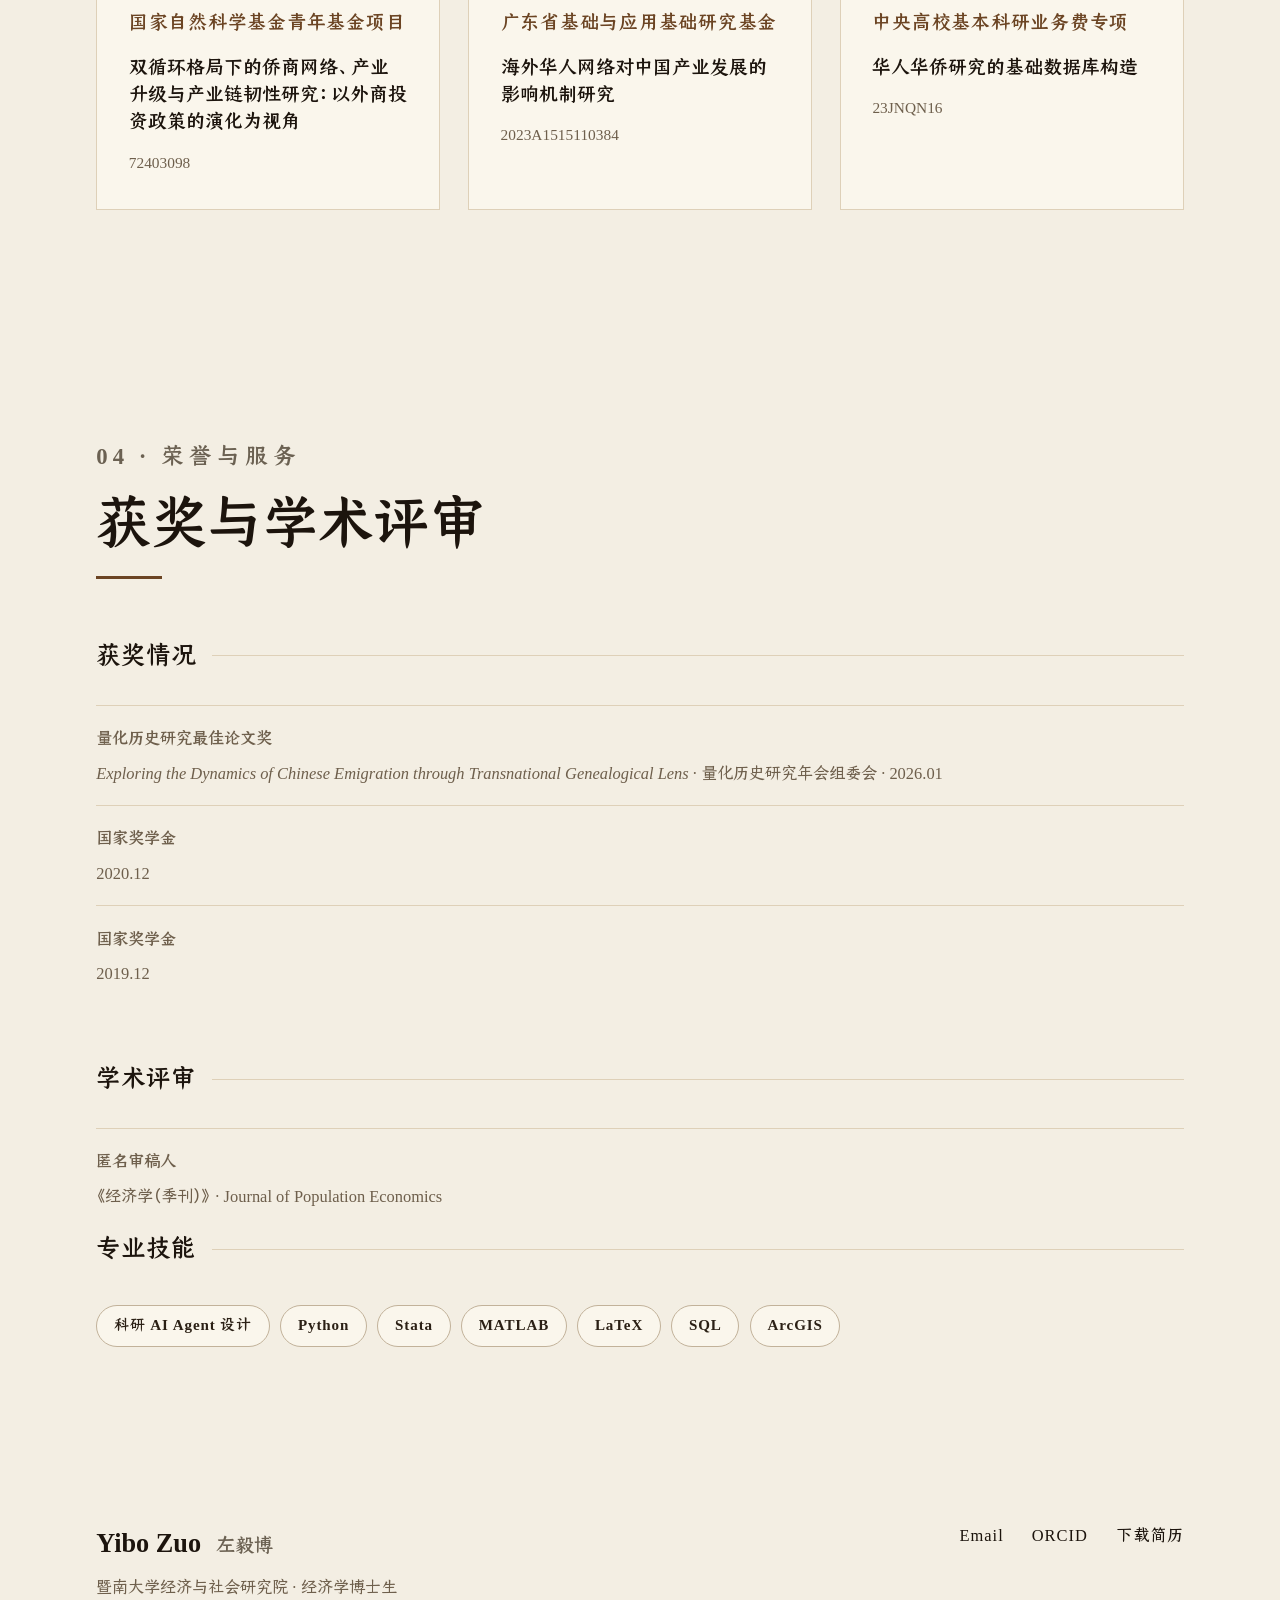
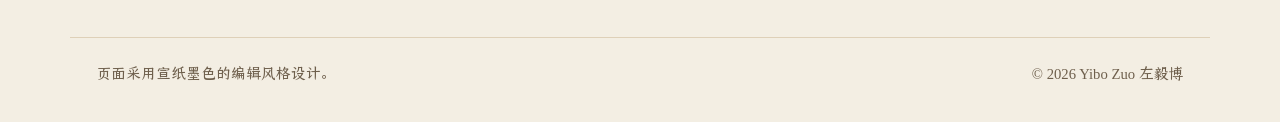
==== commit 58393b92: "精简 meta description，改为中文优先，避免中文搜索引擎摘要截断 原描述中英文拼接过长，搜索结果摘要容易在奇怪的位置被截断。改为 与首页研究方向措辞一致的简短中文描述。  Co-Auth" ====
--- a/index.html
+++ b/index.html
@@ -4,7 +4,7 @@
 <meta charset="UTF-8">
 <meta name="viewport" content="width=device-width, initial-scale=1.0">
 <title>Yibo Zuo 左毅博 · Innovation Economics &amp; LLM-Based Policy Analysis</title>
-<meta name="description" content="Yibo Zuo (左毅博) is a Ph.D. Candidate in Economics at Jinan University (暨南大学), researching innovation economics, large-language-model-based tools, industrial policy, and firm internationalization. 经济学博士生，研究方向：创新经济学、AI工具（LLM）应用与实践、产业政策与创新、企业出海。">
+<meta name="description" content="左毅博（Yibo Zuo），暨南大学经济学博士研究生，研究方向：创新经济学、AI工具（LLM）应用与实践、产业政策与创新、企业出海。">
 <meta name="keywords" content="Yibo Zuo, 左毅博, Jinan University, 暨南大学, Economics, 经济学, 创新经济学, 产业政策, 企业出海, 大语言模型, LLM, 政策文本分析, 经济学博士生, Innovation Economics, Industrial Policy">
 <link rel="canonical" href="https://zuoyibo.github.io/">
 <meta property="og:type" content="profile">
--- a/assets/style.css
+++ b/assets/style.css
@@ -219,6 +219,22 @@
 .hero-hit:hover, .hero-hit:focus-visible { background: rgba(255,255,255,.1); }
 .hero-hit:focus-visible { outline: 1px solid rgba(243,239,222,.6); outline-offset: 2px; }
 
+/* Visible fallback buttons (mobile breakpoint / EN mode, activated below) */
+.hero-cta-mobile {
+  margin-top: 2.6rem; display: none; gap: 1rem; flex-wrap: wrap;
+}
+.hero-cta-mobile a {
+  display: inline-block;
+  text-decoration: none;
+  font-size: .95rem;
+  font-weight: 600;
+  letter-spacing: .1em;
+  padding: .9rem 1.8rem;
+  border-radius: 3px;
+}
+.hero-cta-mobile a:first-child { background: var(--brand); color: var(--cream); border: 1px solid var(--brand); }
+.hero-cta-mobile a:last-child { border: 1px solid rgba(243,239,222,.4); color: var(--cream); }
+
 .hero-inner {
   position: relative;
   z-index: 2;
@@ -521,12 +537,17 @@
      restore the live text as real, visible, independently-laid-out HTML
      (not tied to the image's crop), with its own scrim and styled buttons,
      and hide the image-positioned hit-area overlay. */
+  /* Content taller than the viewport combined with .hero's flex
+     align-items:center pushes the bottom (the buttons) out of the initial
+     view instead of just letting the page scroll — align to the top and
+     drop min-height so the hero is exactly as tall as its content here. */
+  .hero { align-items: flex-start; min-height: 0; }
   .hero-inner {
     position: relative !important;
     width: 100% !important; height: auto !important;
     max-width: 1140px;
     margin: 0 auto !important;
-    padding: 7rem 1.5rem 5rem !important;
+    padding: 6rem 1.5rem 3rem !important;
     overflow: visible !important;
     clip: auto !important;
     white-space: normal !important;
@@ -541,6 +562,11 @@
   }
   .hero-cta-overlay { display: none; }
   .hero-cta-mobile { display: flex; }
+  /* .hero-scroll is pinned to the hero's own bottom edge, which made sense
+     when the hero was always a full-viewport-tall block; now that mobile
+     sizes the hero to its (shorter) content, that pin lands on top of the
+     buttons instead of below them. The cue is a desktop affordance anyway. */
+  .hero-scroll { display: none; }
 }
 /* hero-cover.jpg has no English variant of its baked-in text, so EN mode
    always uses the live fallback too, regardless of viewport width. */
@@ -564,20 +590,6 @@
 }
 body[data-lang="en"] .hero-cta-overlay { display: none; }
 body[data-lang="en"] .hero-cta-mobile { display: flex; }
-.hero-cta-mobile {
-  margin-top: 2.6rem; display: none; gap: 1rem; flex-wrap: wrap;
-}
-.hero-cta-mobile a {
-  display: inline-block;
-  text-decoration: none;
-  font-size: .95rem;
-  font-weight: 600;
-  letter-spacing: .1em;
-  padding: .9rem 1.8rem;
-  border-radius: 3px;
-}
-.hero-cta-mobile a:first-child { background: var(--brand); color: var(--cream); border: 1px solid var(--brand); }
-.hero-cta-mobile a:last-child { border: 1px solid rgba(243,239,222,.4); color: var(--cream); }
 @media (max-width: 560px) {
   .about-facts li { grid-template-columns: 1fr; gap: .2rem; }
   .nav-links a[href="#projects"], .nav-links a[href="#honors"] { display: none; }
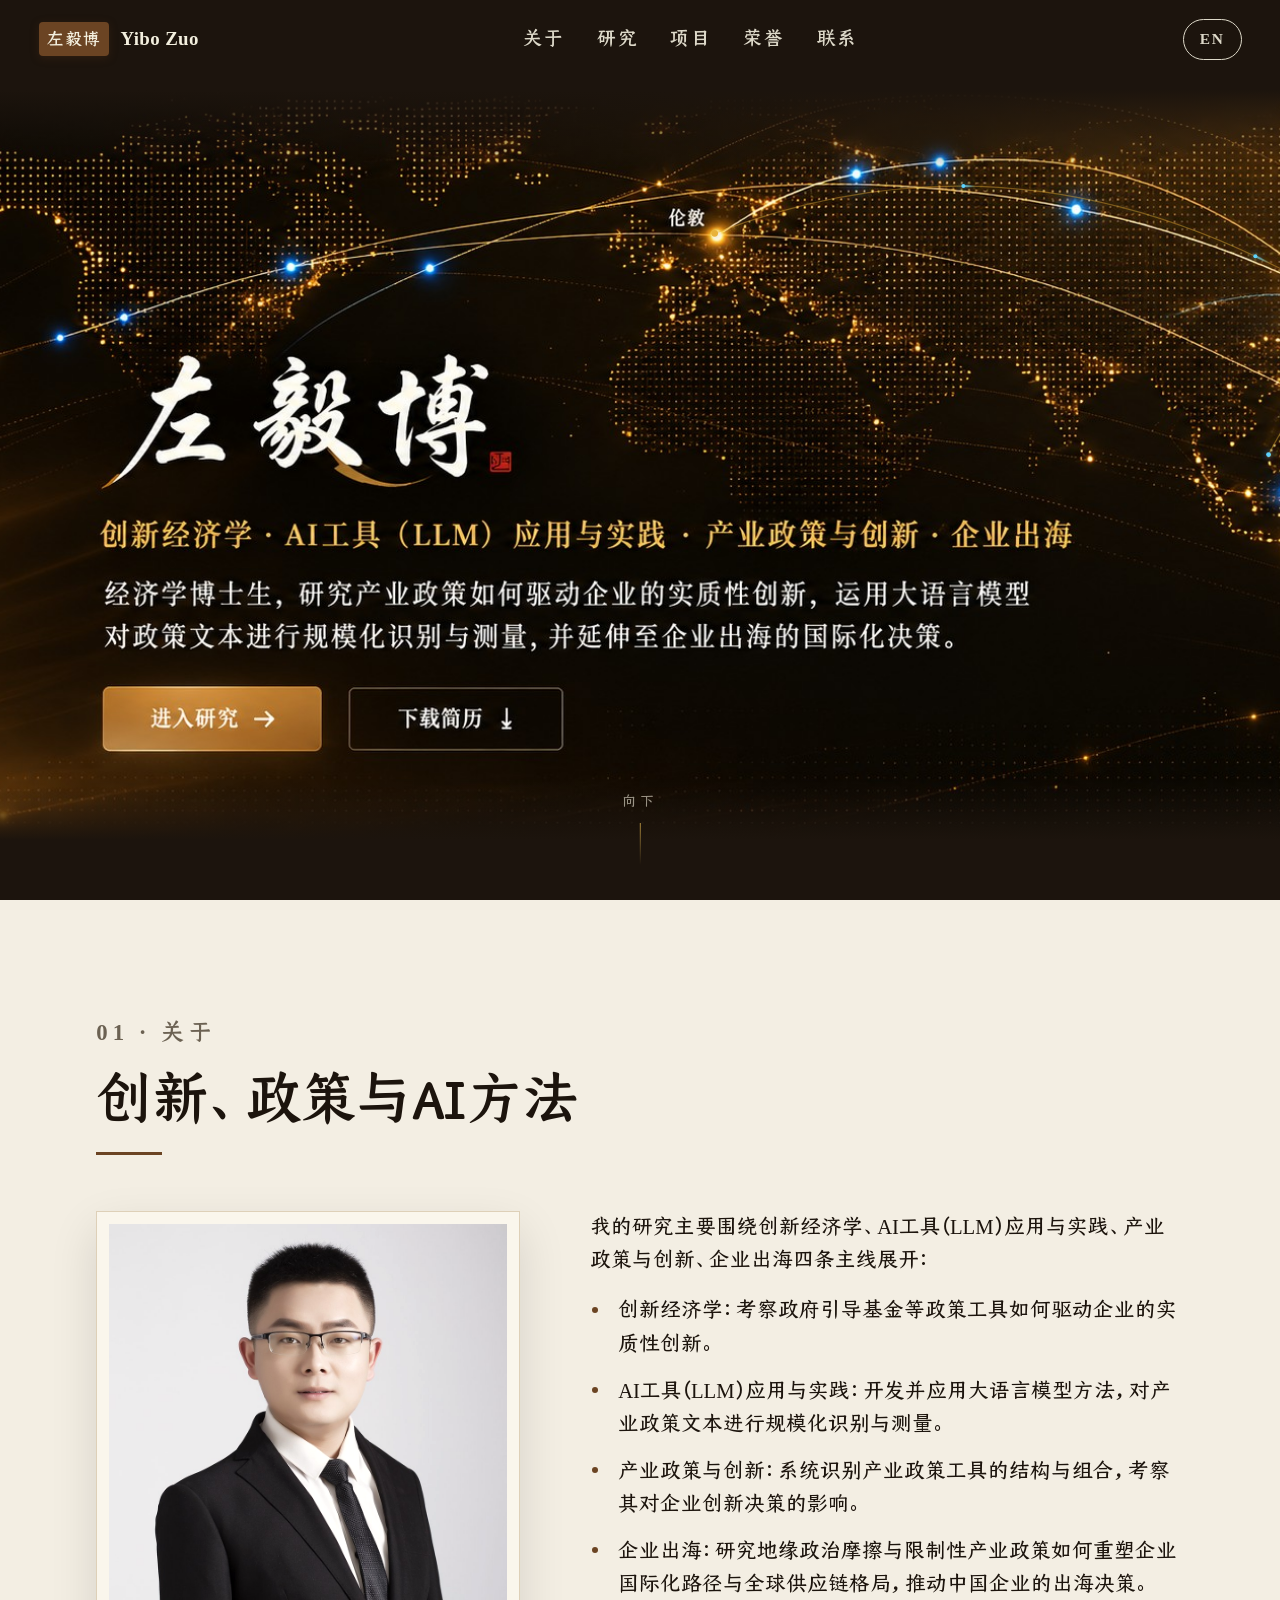
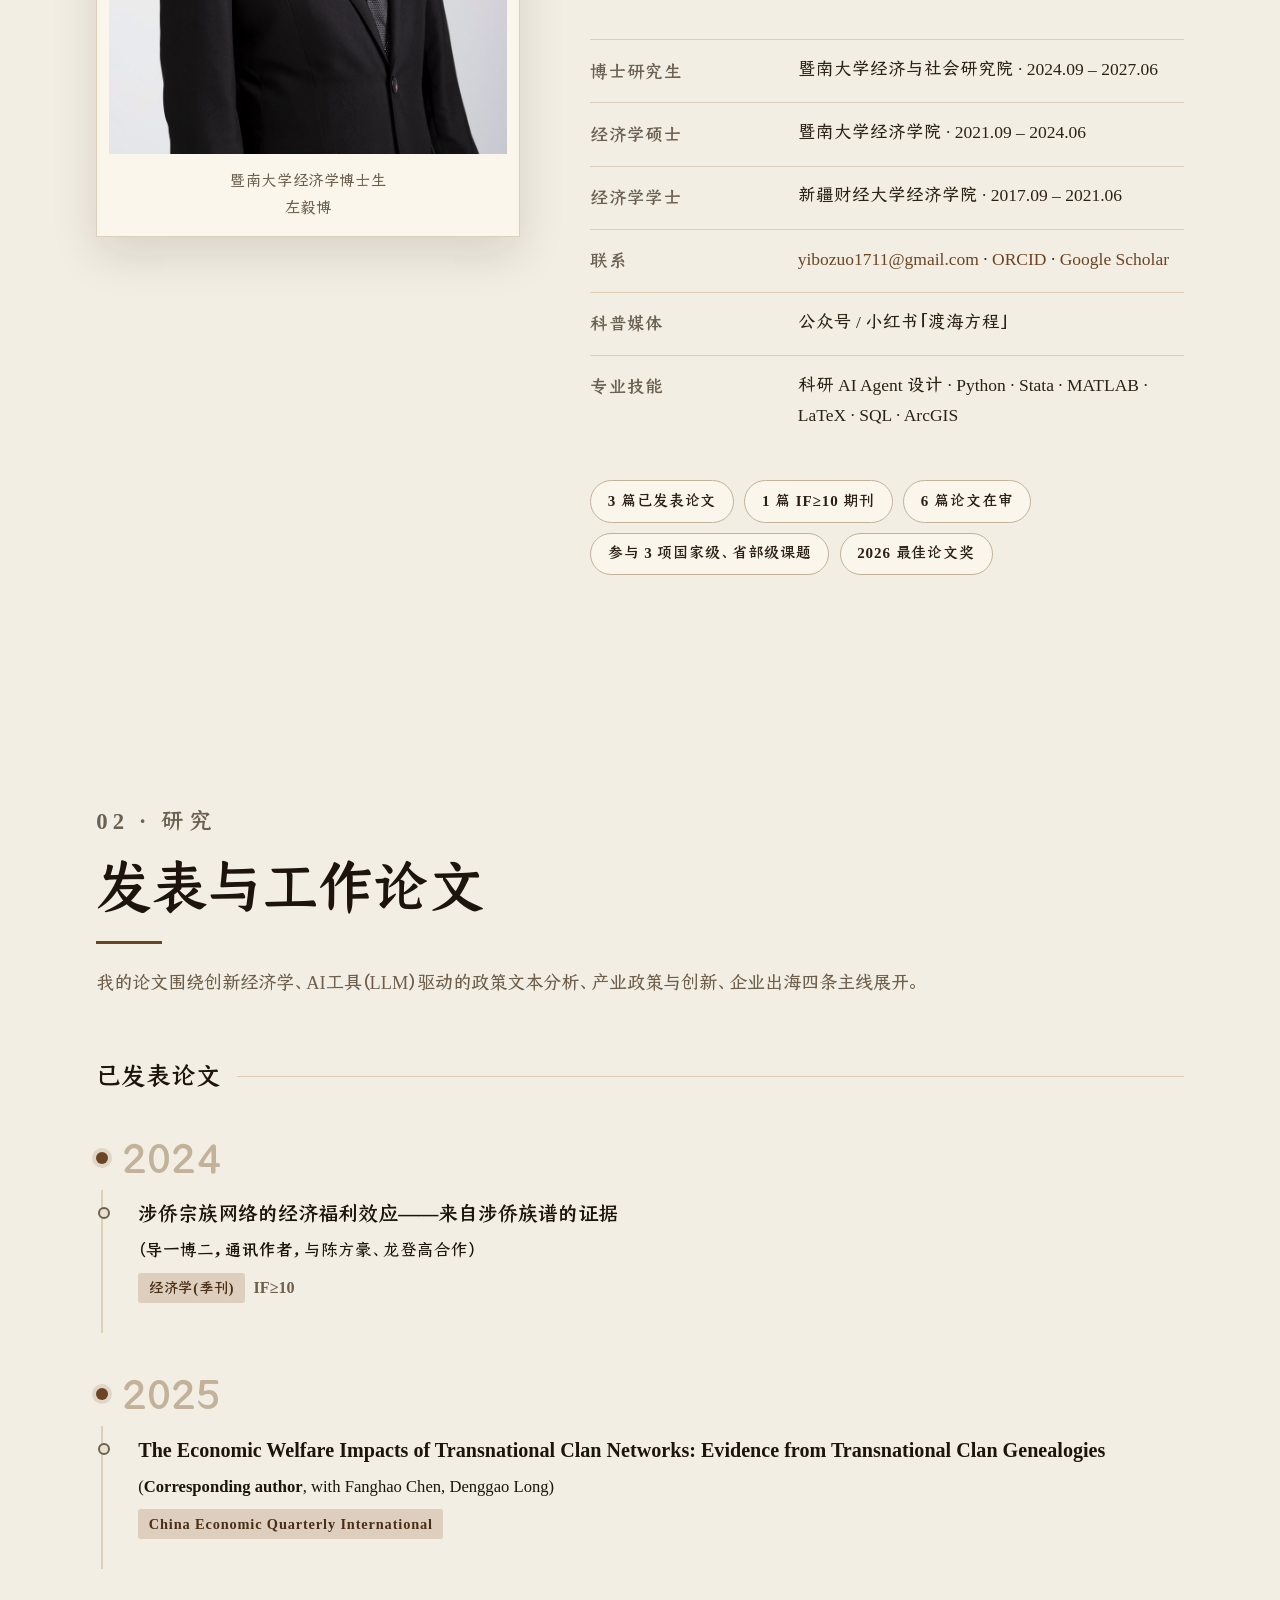
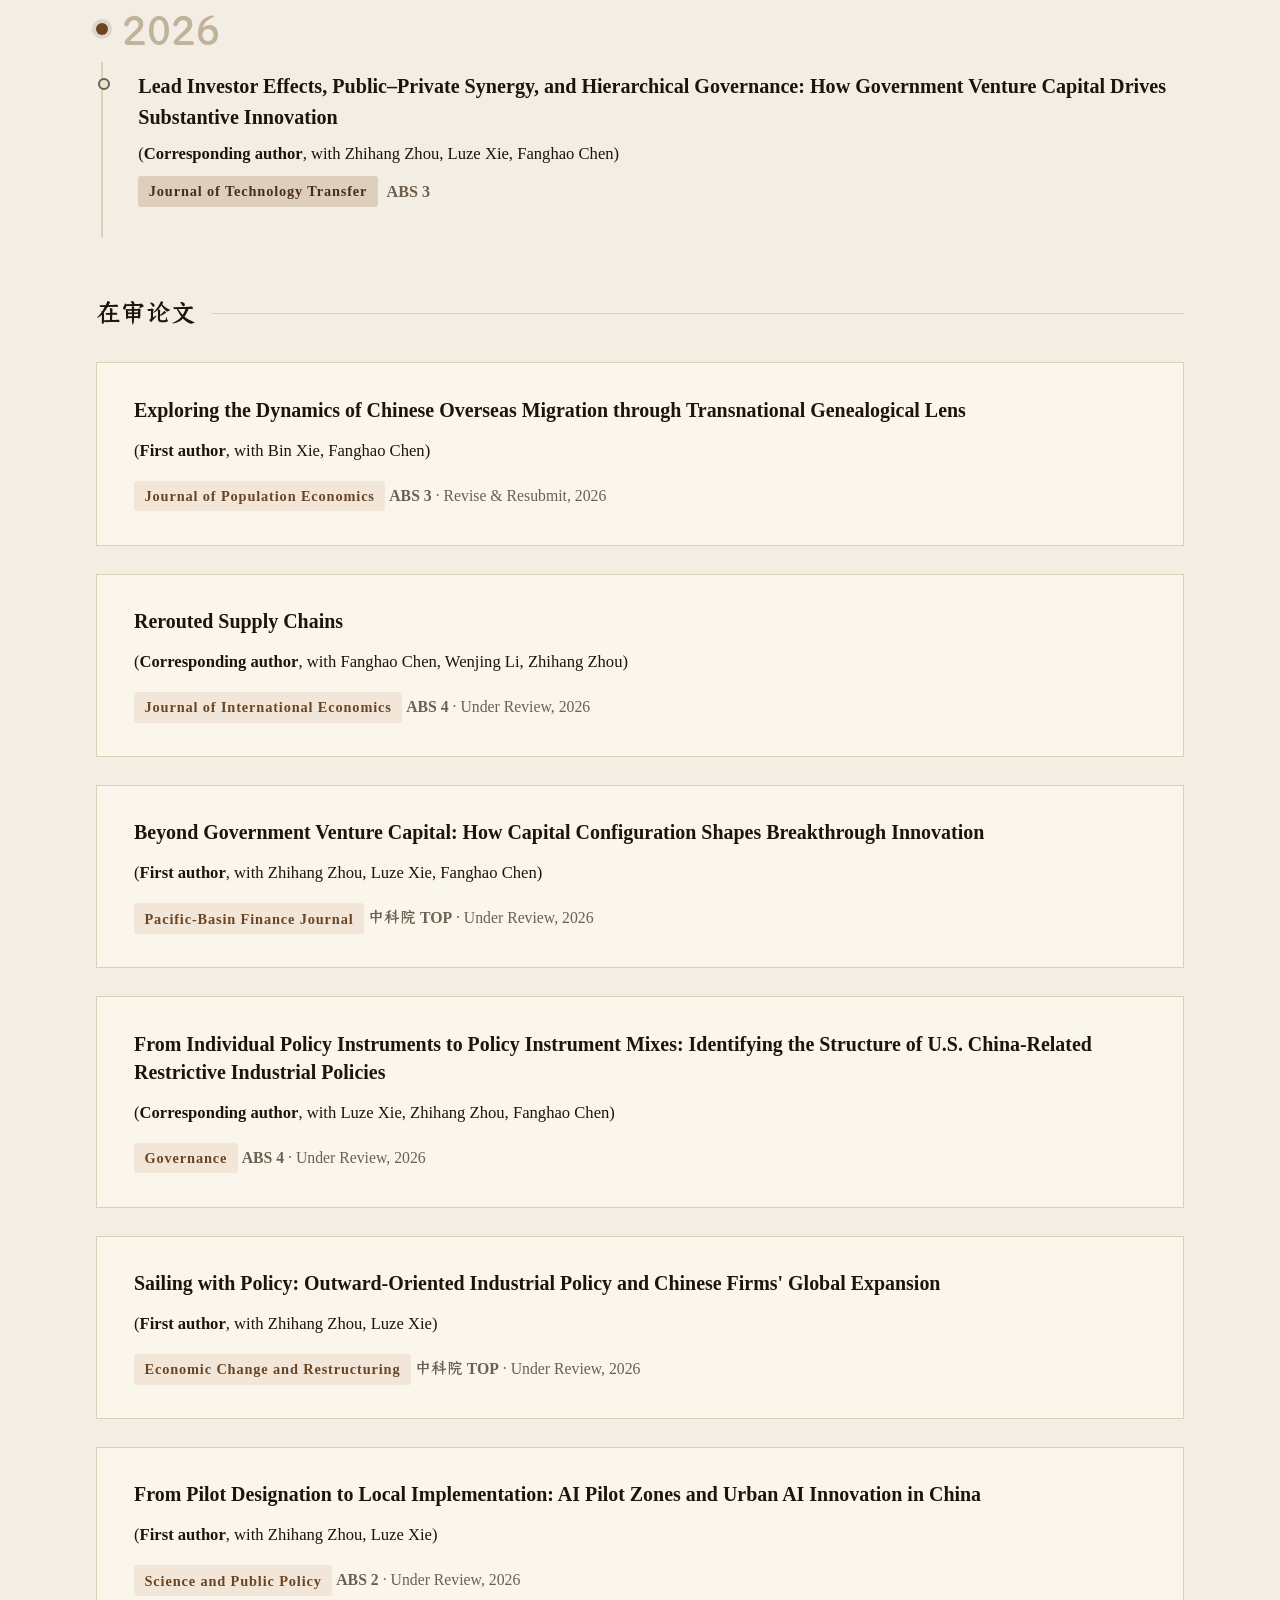
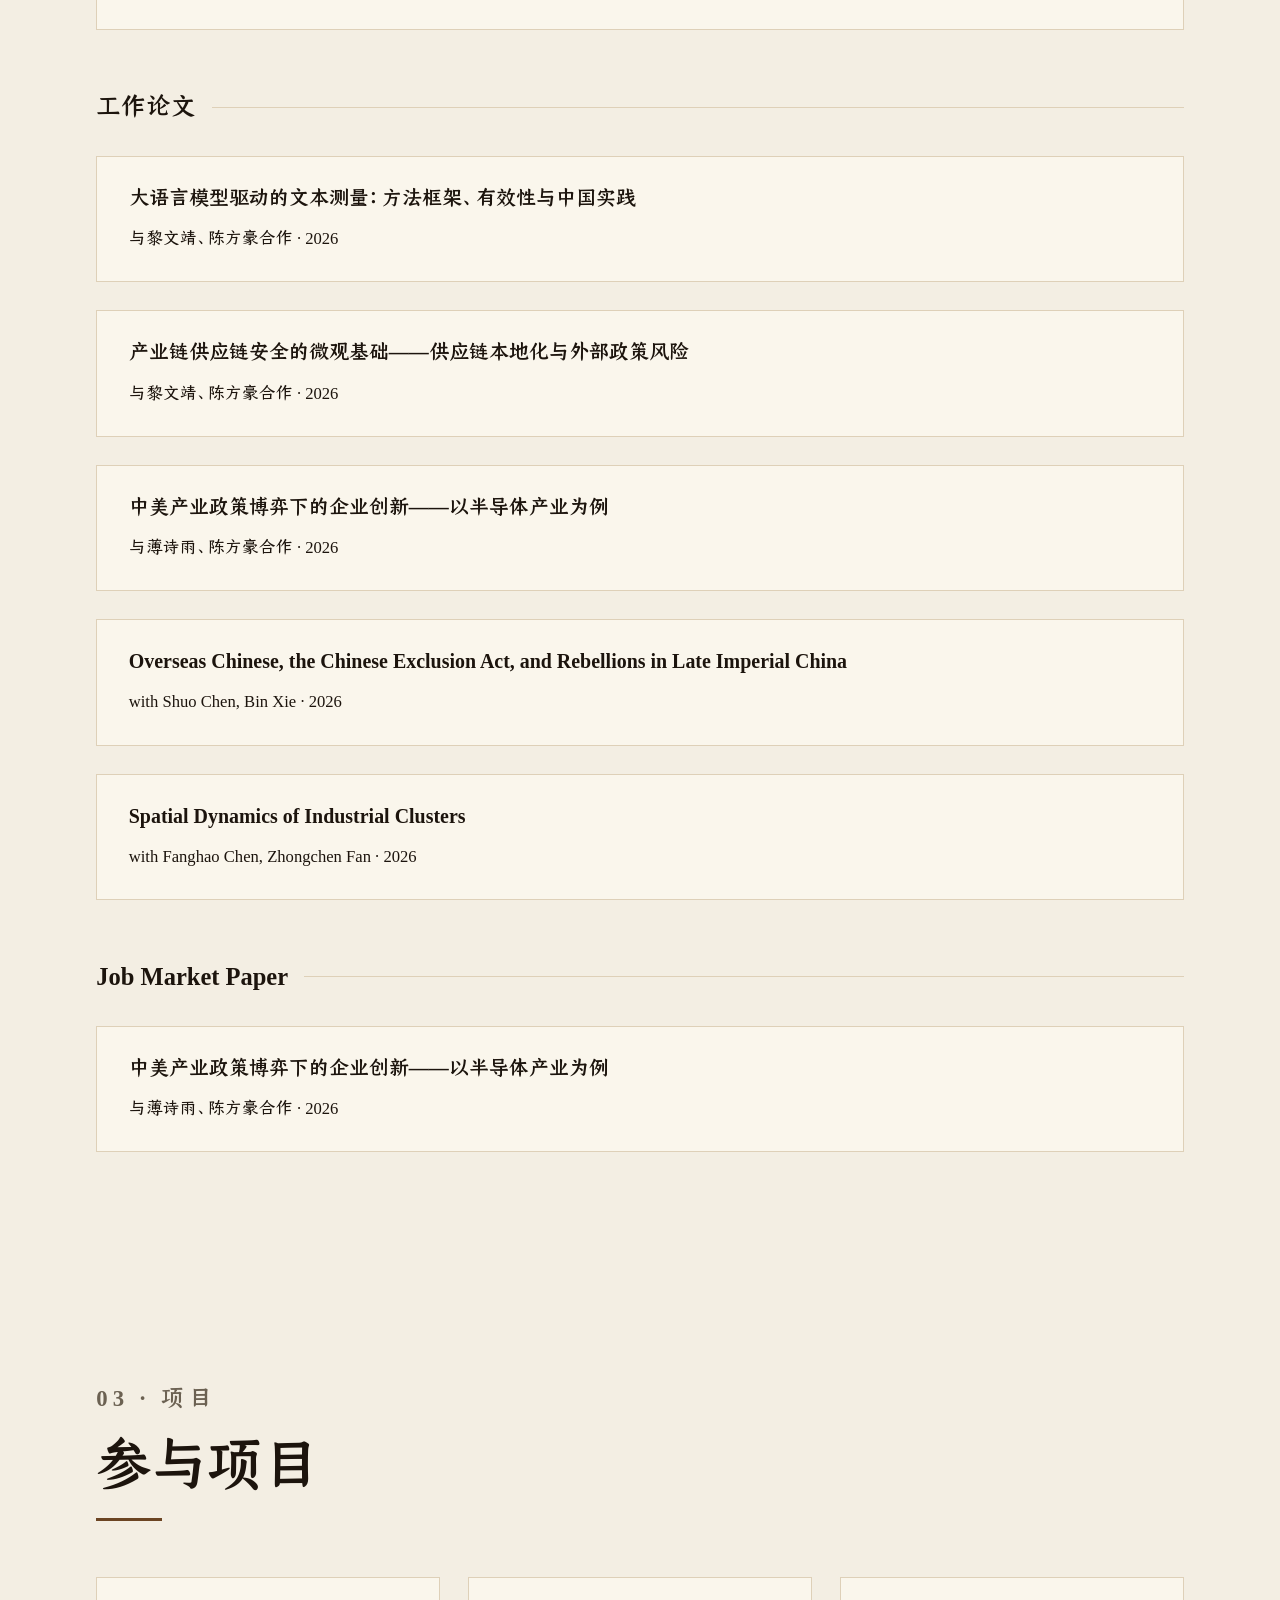
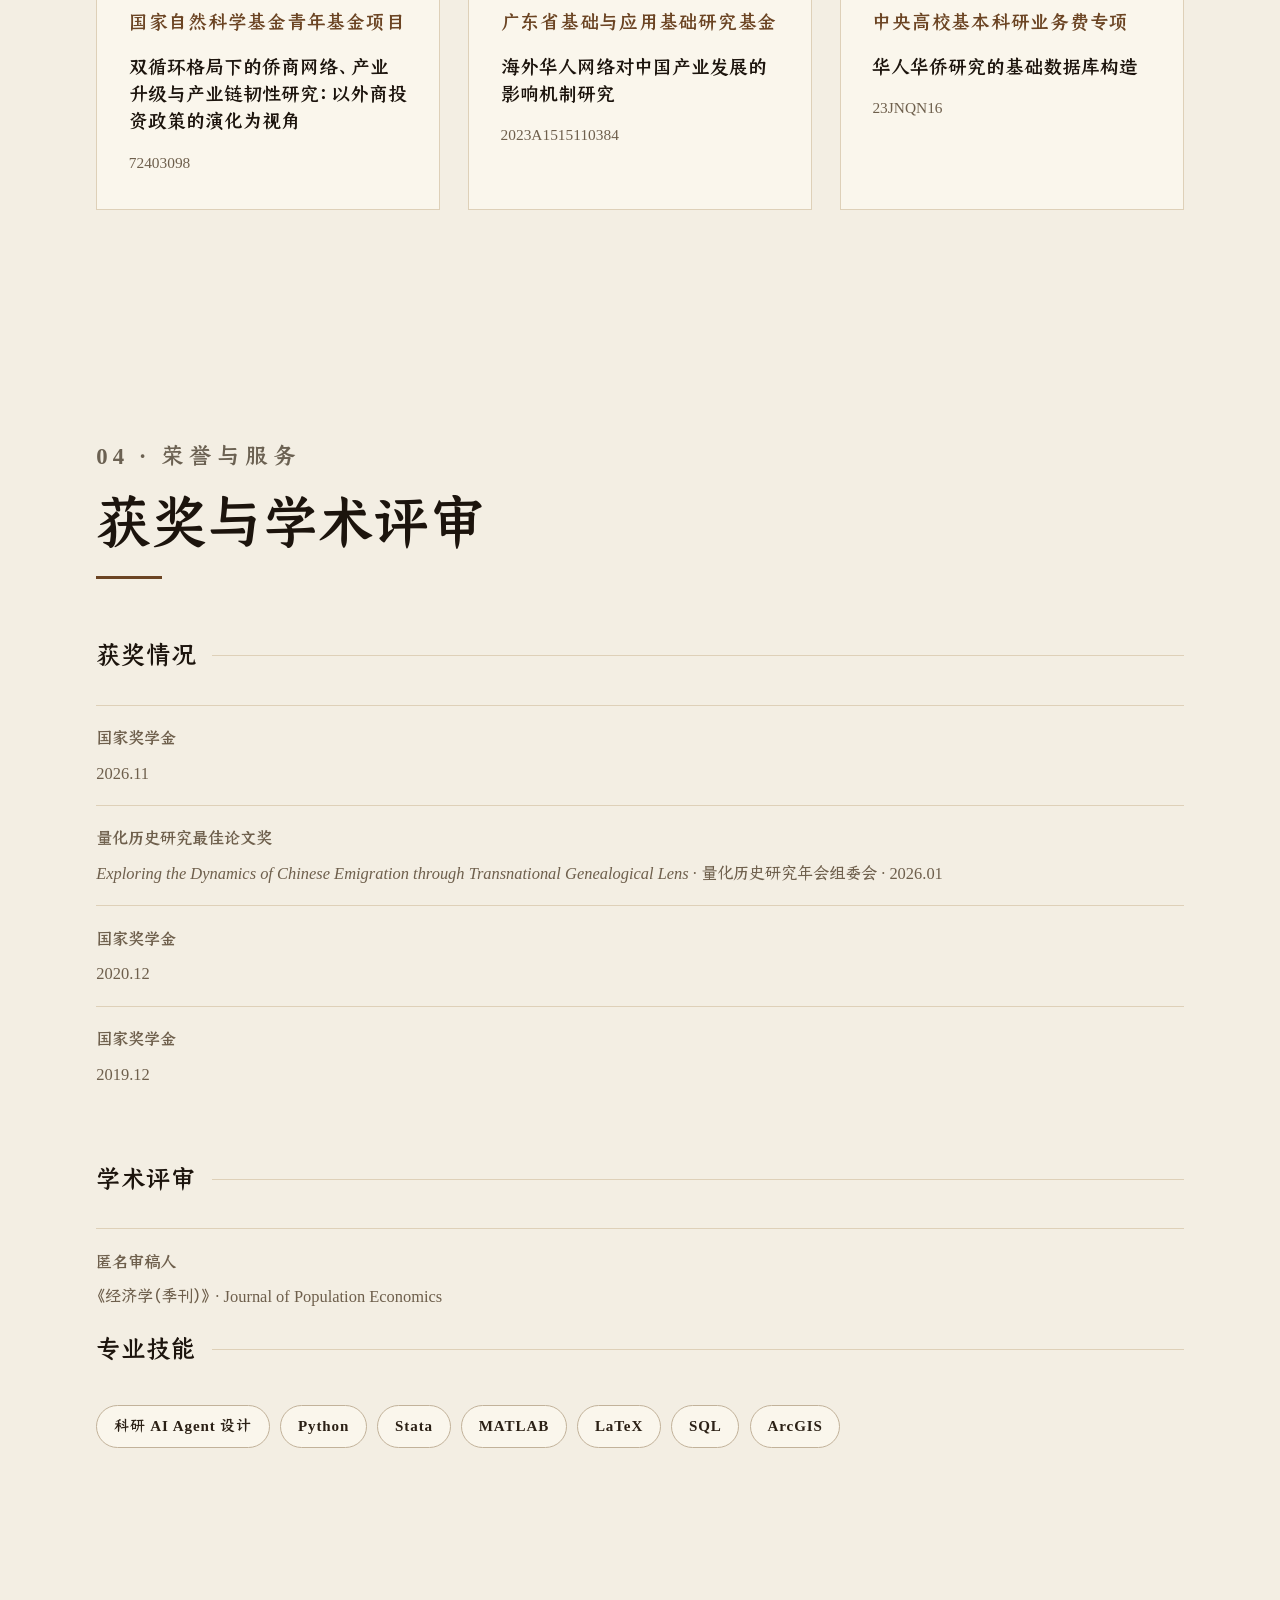
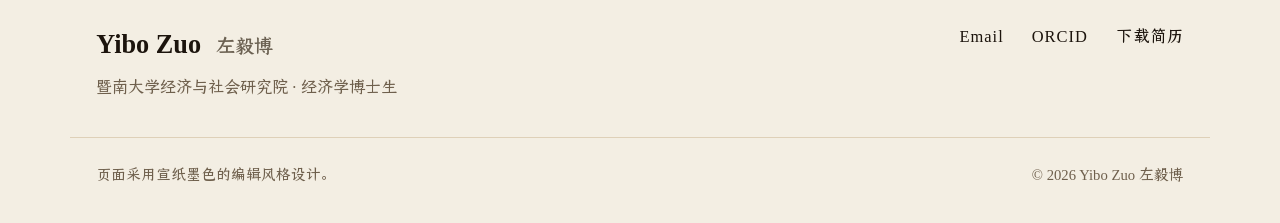
==== commit 90d7df29: "获奖情况新增国家奖学金(2026.11)，日期统一精确到月份 网页首页、两份简历PDF/DOCX/PPTX(通用版+哈工深版)同步更新。  Co-Authored-By: Claude Sonnet " ====
--- a/index.html
+++ b/index.html
@@ -342,6 +342,10 @@
         <h3 class="sub-head sub-head-tight"><span class="t-en">Awards</span><span class="t-zh">获奖情况</span></h3>
         <ul class="honors-list">
           <li>
+            <strong><span class="t-en">National Scholarship</span><span class="t-zh">国家奖学金</span></strong>
+            <span>2026.11</span>
+          </li>
+          <li>
             <strong><span class="t-en">Best Paper Award, Symposium on Quantitative History</span><span class="t-zh">量化历史研究最佳论文奖</span></strong>
             <span><i>Exploring the Dynamics of Chinese Emigration through Transnational Genealogical Lens</i> &middot; <span class="t-en">Organizing Committee, Symposium on Quantitative History</span><span class="t-zh">量化历史研究年会组委会</span> &middot; 2026.01</span>
           </li>
